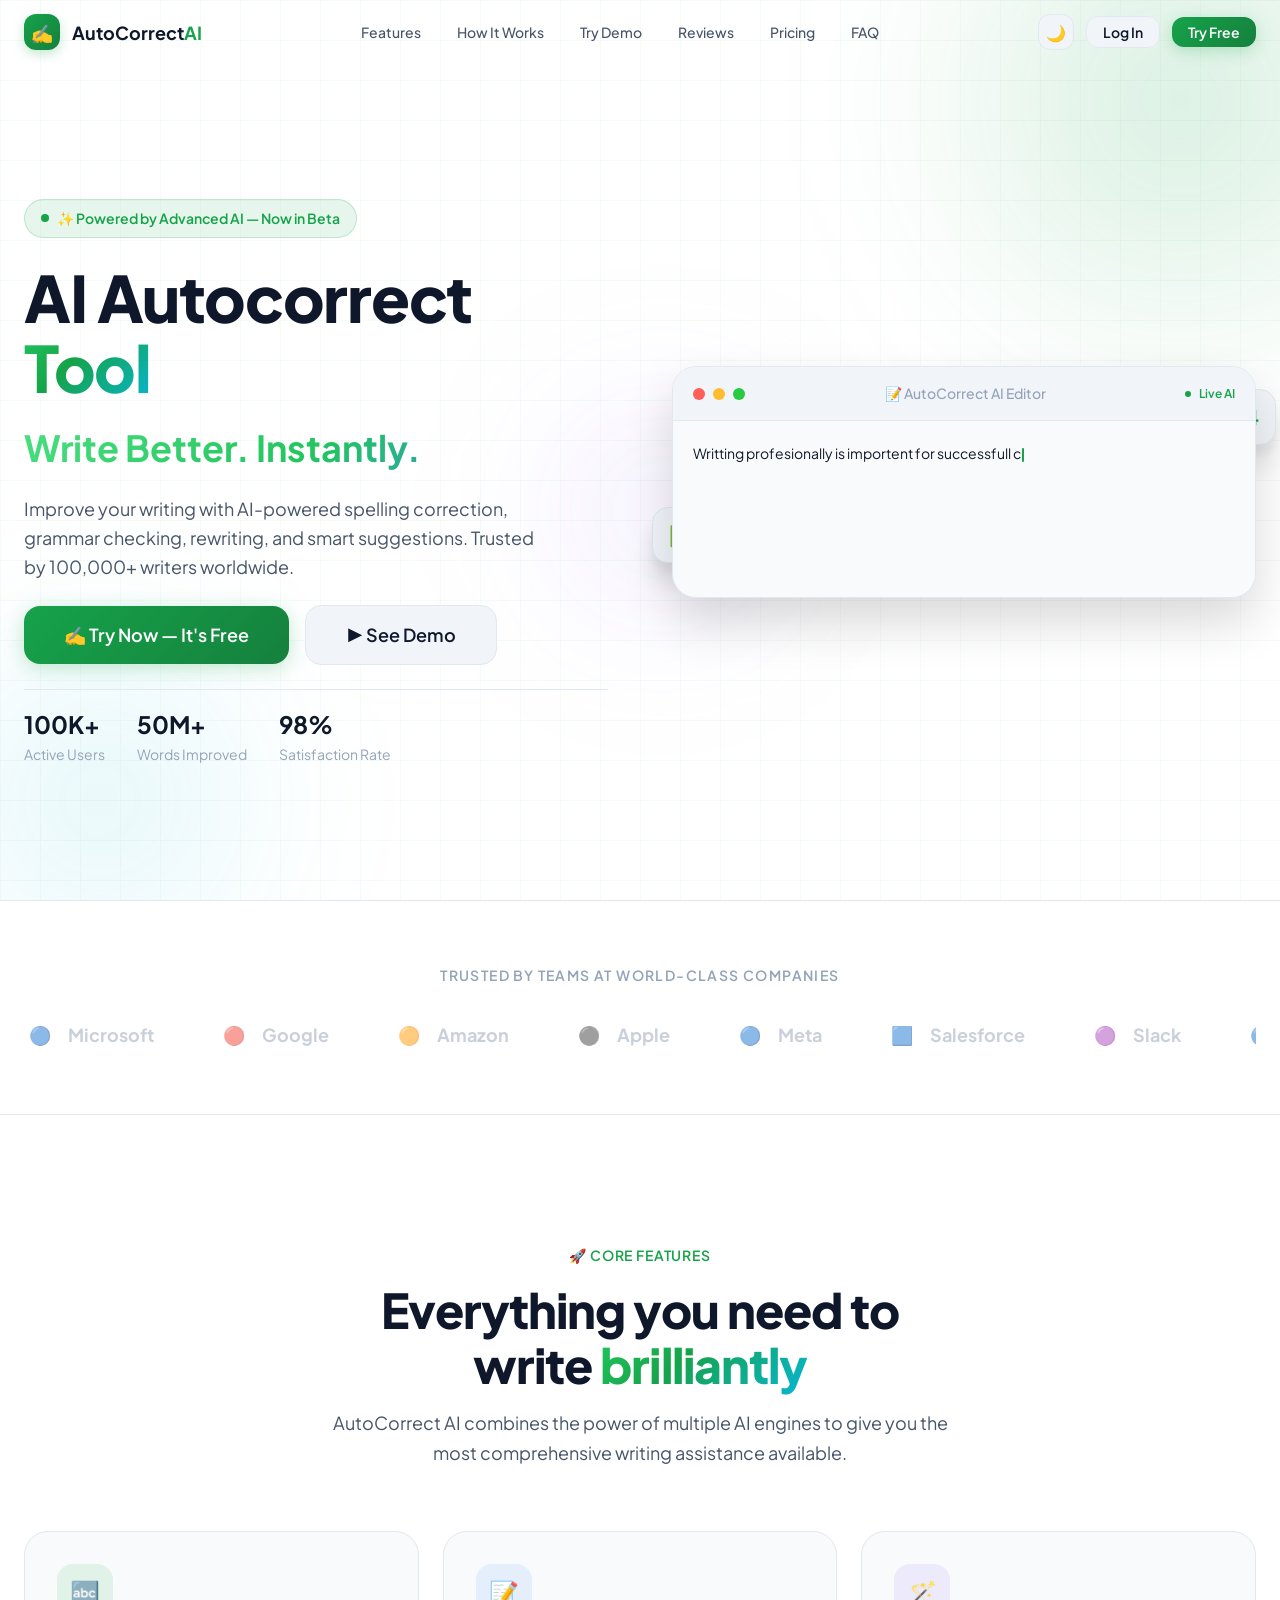
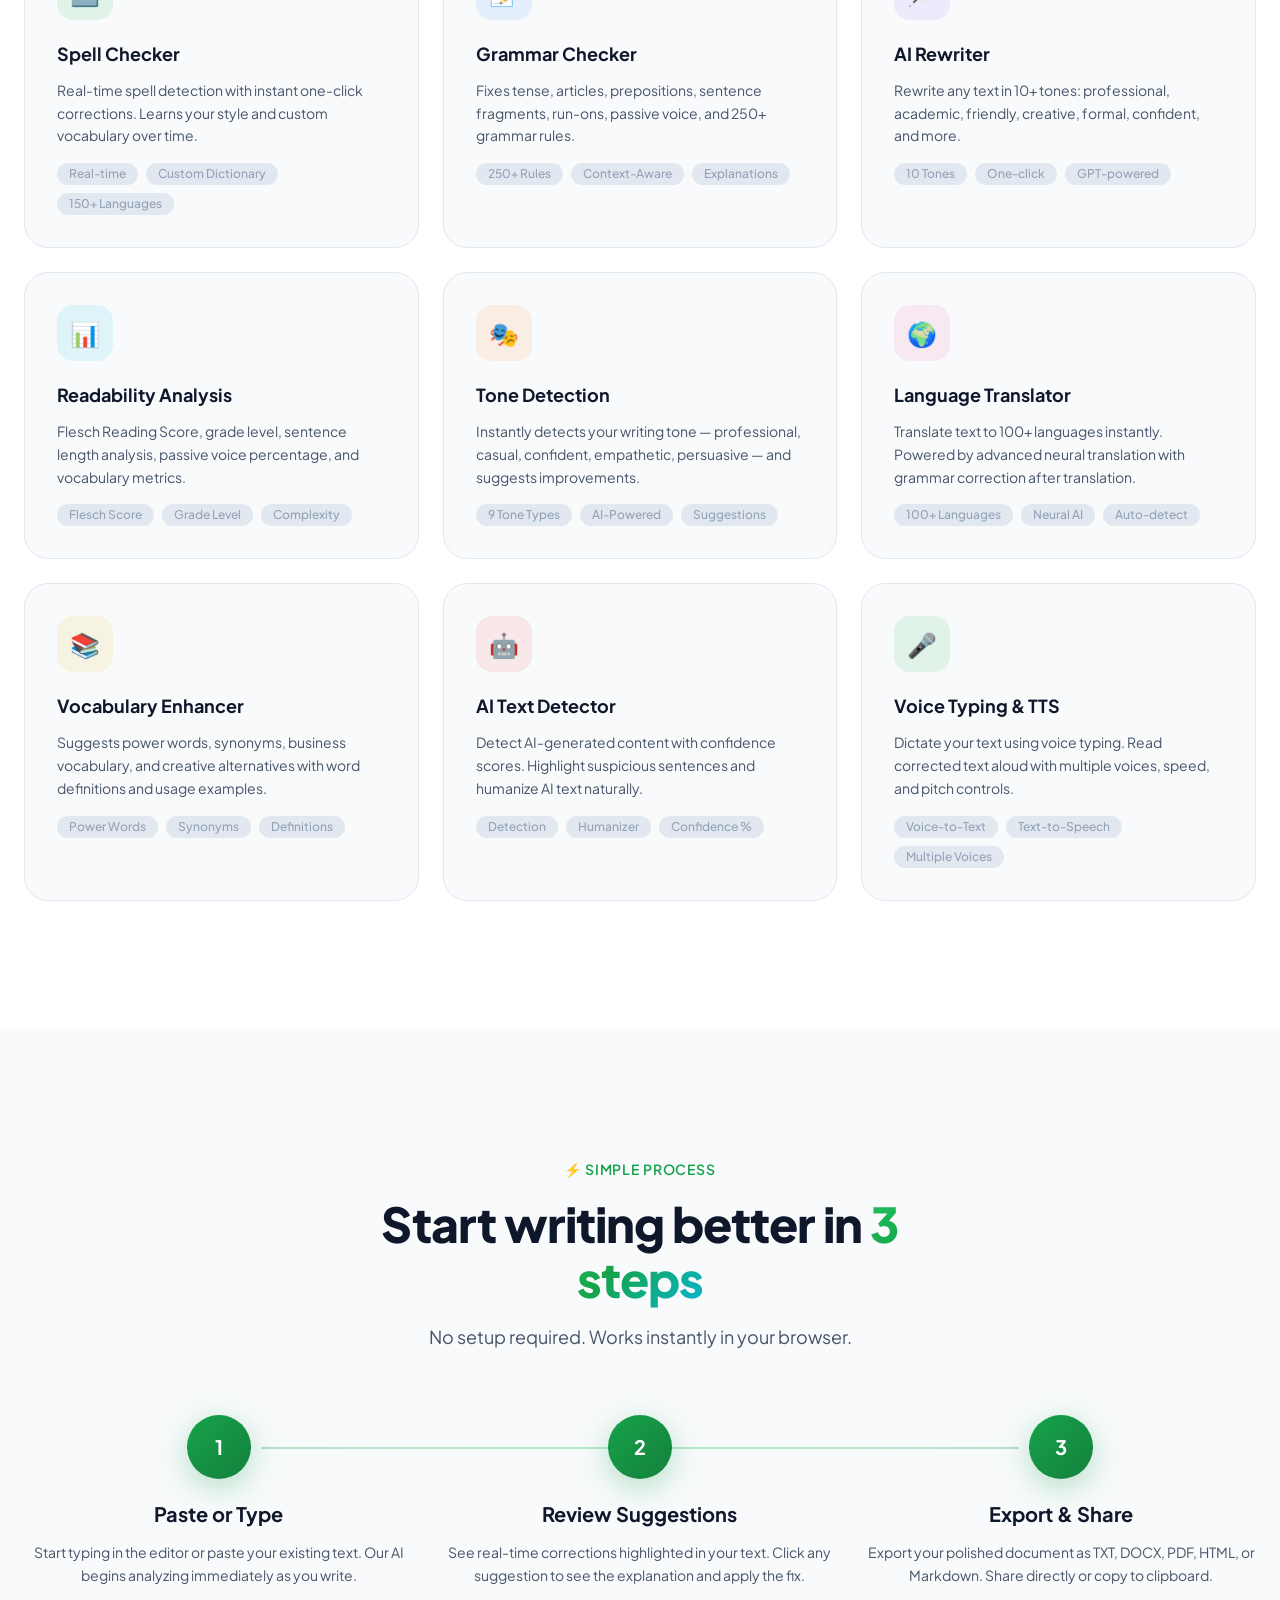
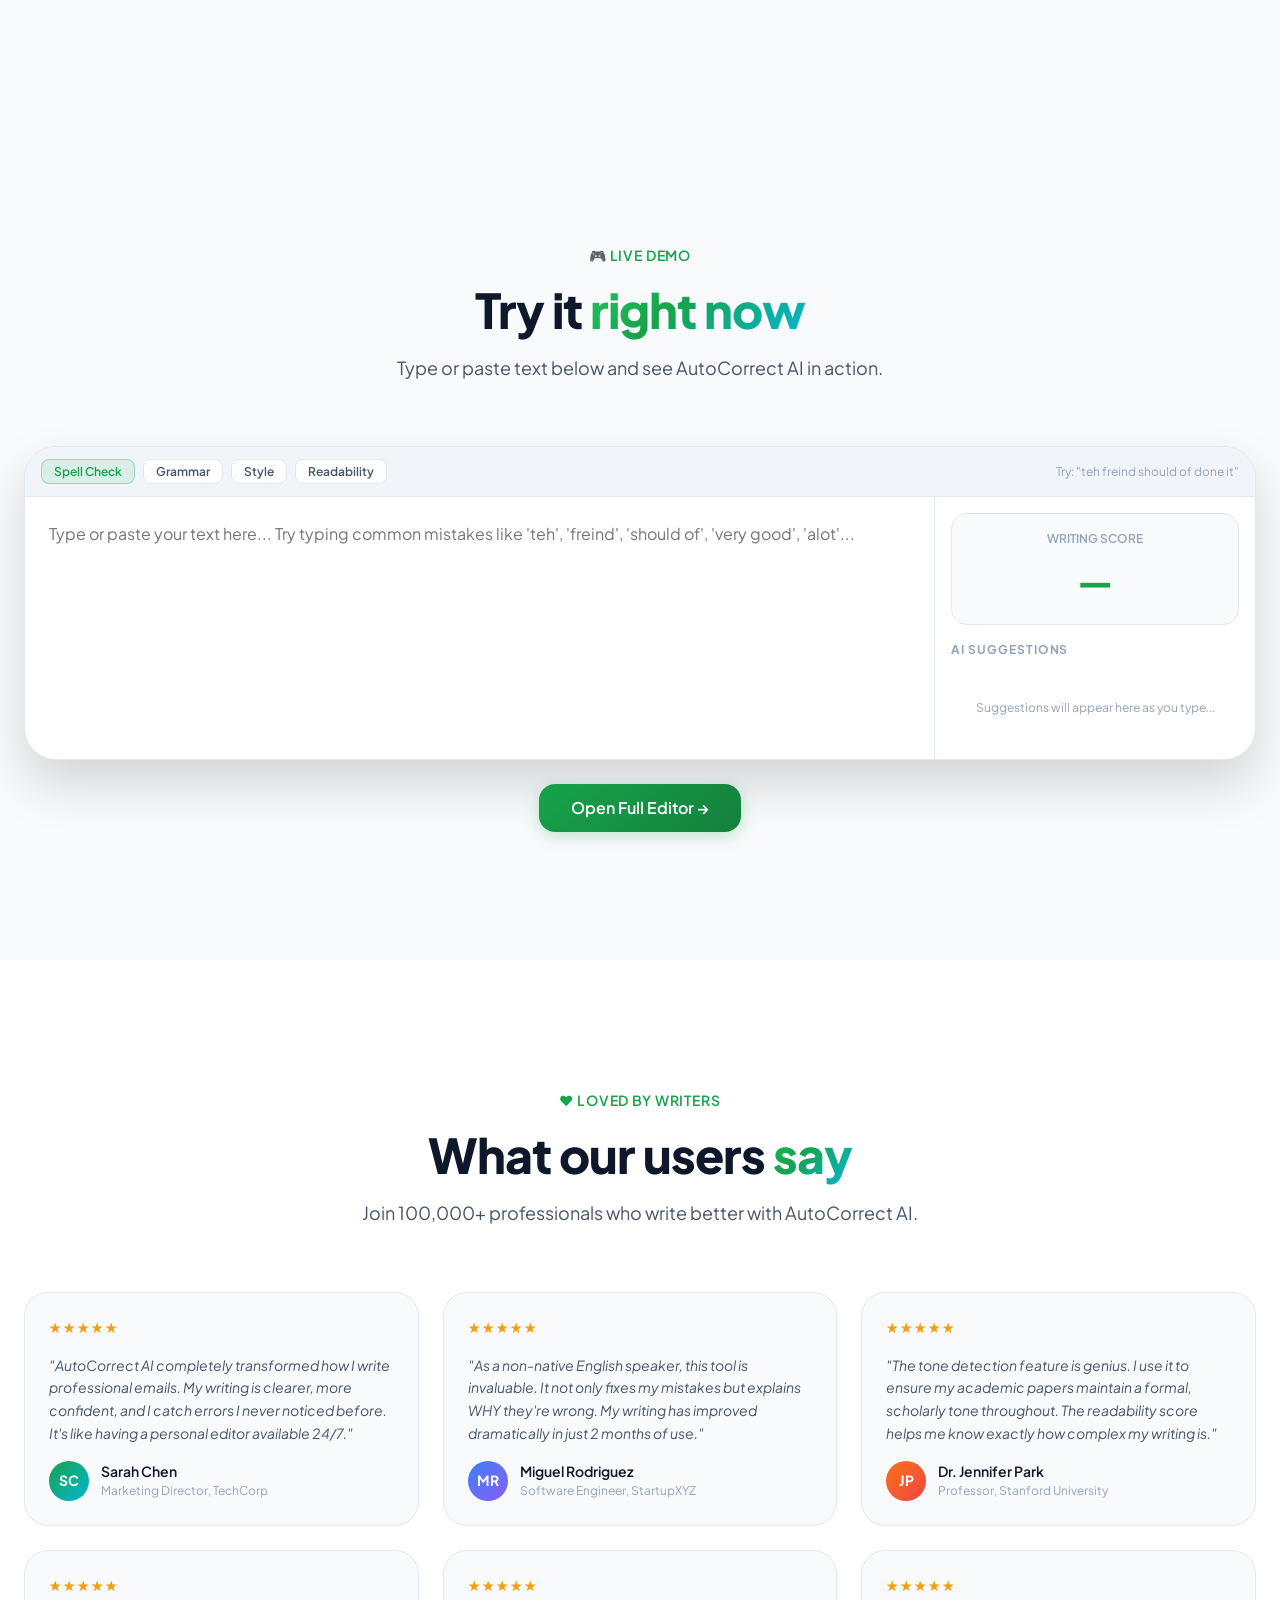
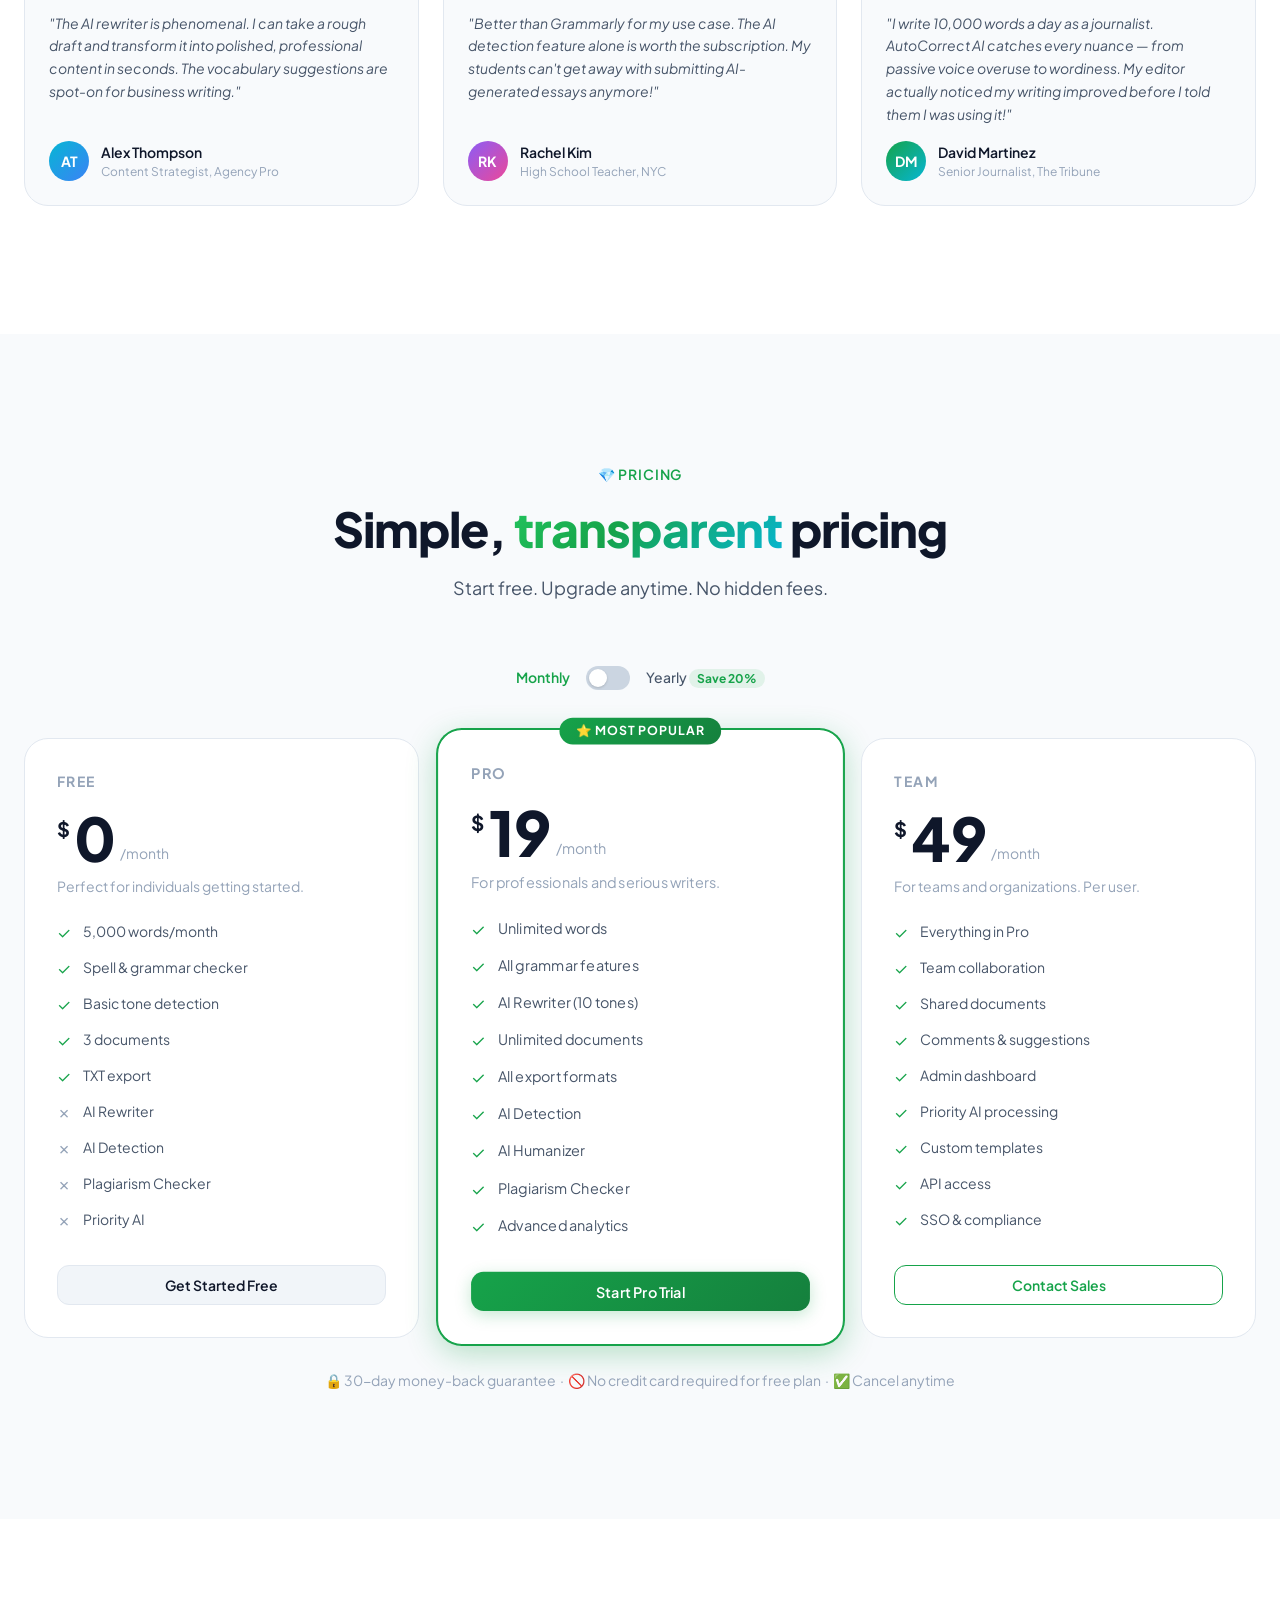
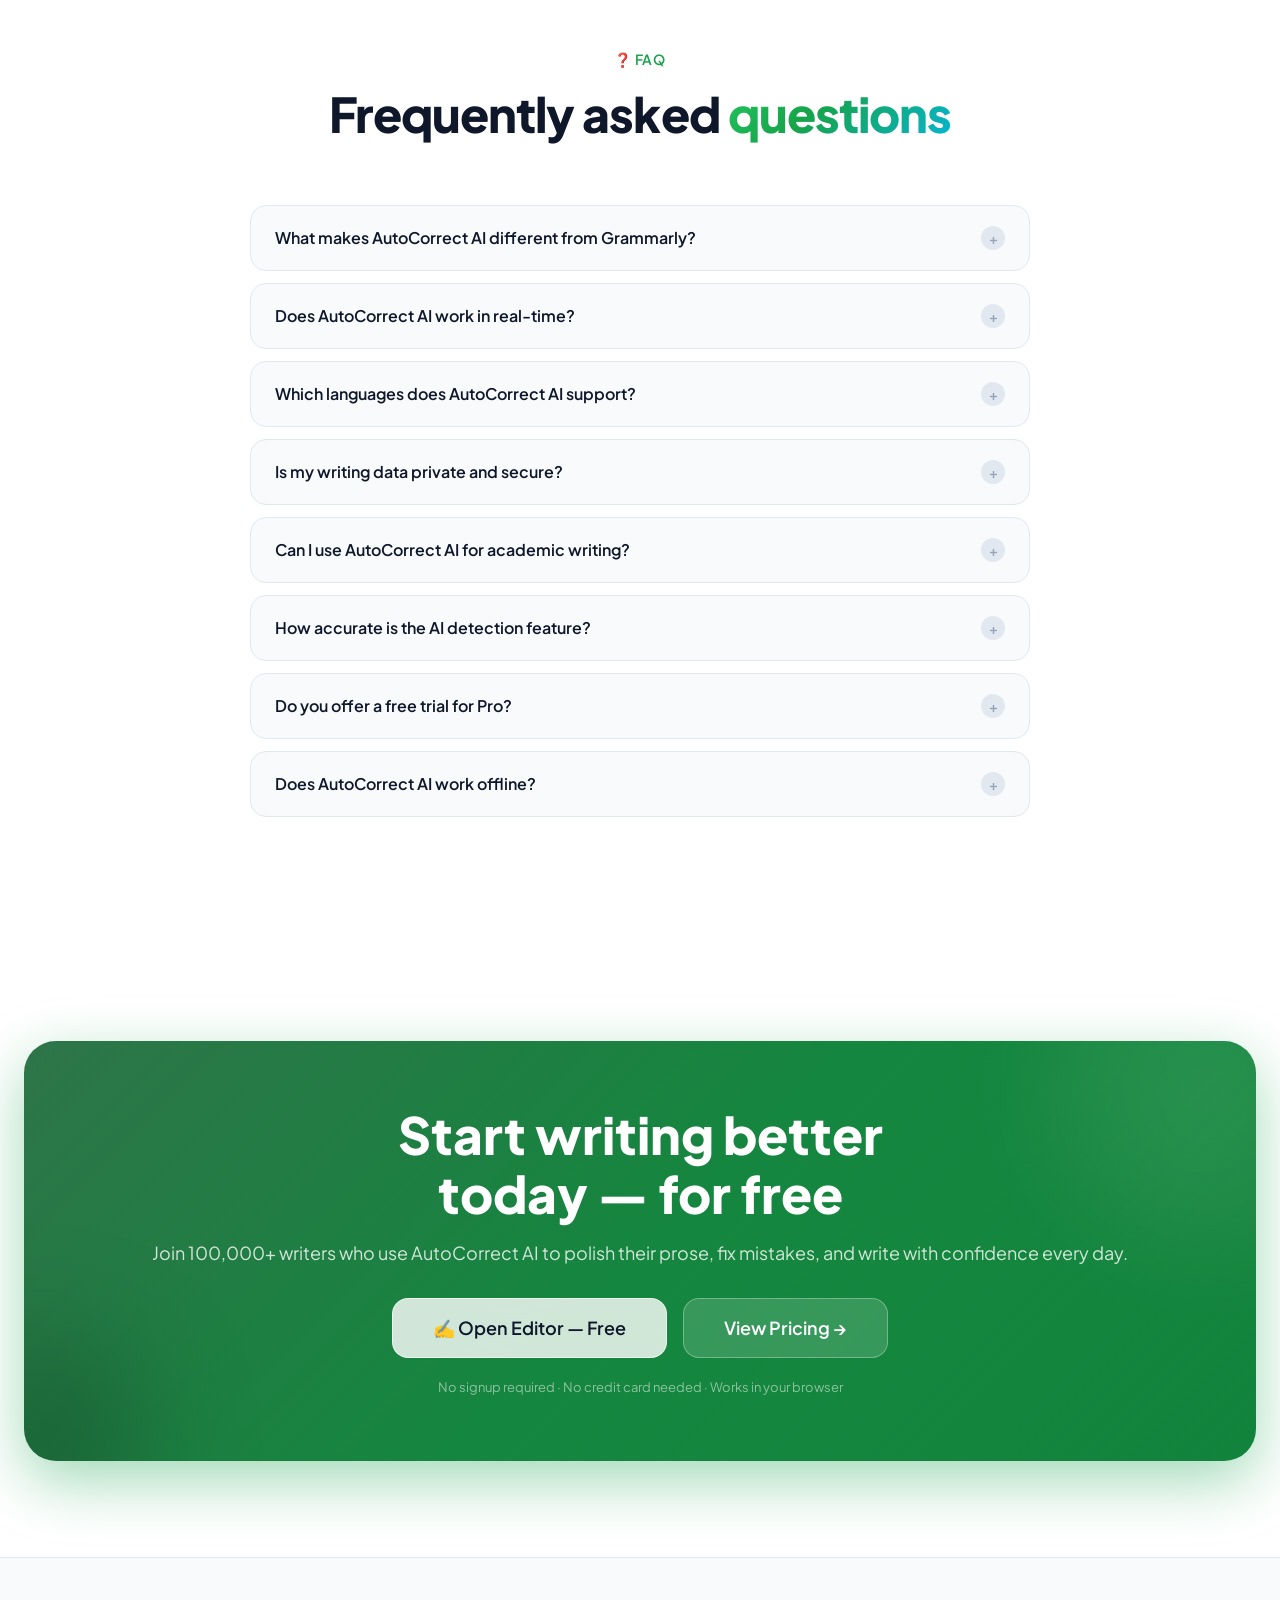
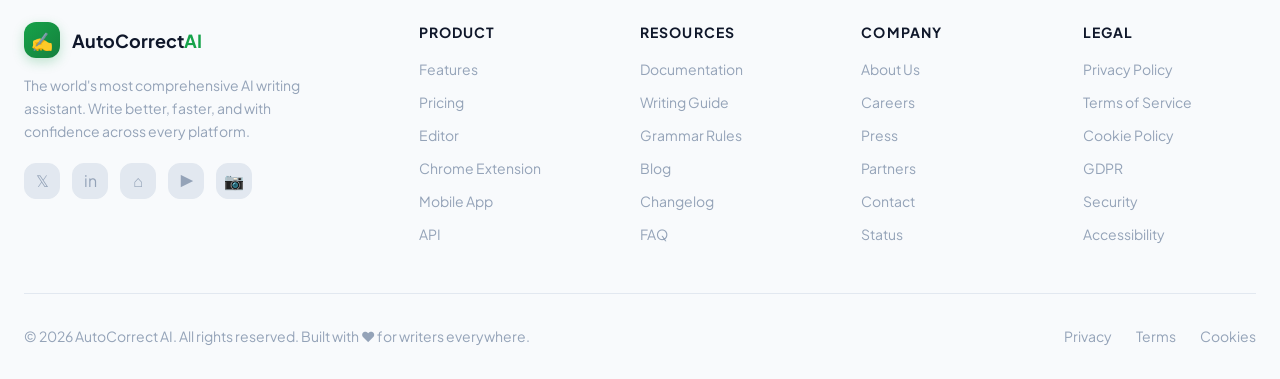
==== autocorrect-ai/index.html @ 03e85fab "feat: initialize core project architecture with editor, analytics, and AI-powered writing analysis m" ====
<!DOCTYPE html>
<html lang="en" data-theme="dark">
<head>
  <meta charset="UTF-8">
  <meta name="viewport" content="width=device-width, initial-scale=1.0">
  <meta name="description" content="AutoCorrect AI — Write better, instantly. AI-powered spelling correction, grammar checking, rewriting, and smart writing suggestions for professionals.">
  <meta name="keywords" content="autocorrect, grammar checker, spell checker, AI writing assistant, writing tool, grammar fix">
  <meta property="og:title" content="AutoCorrect AI — Write Better. Instantly.">
  <meta property="og:description" content="AI-powered writing assistant that detects spelling mistakes, fixes grammar, and improves your writing in real-time.">
  <title>AutoCorrect AI — Write Better. Instantly.</title>
  <link rel="stylesheet" href="css/variables.css">
  <link rel="stylesheet" href="css/base.css">
  <link rel="stylesheet" href="css/components.css">
  <link rel="stylesheet" href="css/landing.css">
</head>
<body>

<!-- ============================================================
     Toast Container
     ============================================================ -->
<div id="toast-container"></div>

<!-- ============================================================
     Navigation
     ============================================================ -->
<nav class="nav" id="main-nav">
  <div class="nav-inner">
    <!-- Logo -->
    <a href="index.html" class="nav-logo">
      <div class="nav-logo-icon">✍</div>
      <span class="nav-logo-text">AutoCorrect<span>AI</span></span>
    </a>

    <!-- Desktop Links -->
    <div class="nav-links">
      <a href="#features" class="nav-link">Features</a>
      <a href="#how-it-works" class="nav-link">How It Works</a>
      <a href="#demo" class="nav-link">Try Demo</a>
      <a href="#testimonials" class="nav-link">Reviews</a>
      <a href="#pricing" class="nav-link">Pricing</a>
      <a href="#faq" class="nav-link">FAQ</a>
    </div>

    <!-- Actions -->
    <div class="nav-actions">
      <button class="theme-toggle" id="theme-toggle-nav" aria-label="Toggle theme">🌙</button>
      <a href="editor.html" class="btn btn-secondary btn-sm hide-mobile">Log In</a>
      <a href="editor.html" class="btn btn-primary btn-sm">Try Free</a>
      <div class="nav-hamburger" id="nav-hamburger" aria-label="Menu">
        <span></span><span></span><span></span>
      </div>
    </div>
  </div>
</nav>

<!-- Mobile Menu -->
<div class="nav-mobile-menu" id="mobile-menu">
  <a href="#features" class="nav-link mobile-nav-link">Features</a>
  <a href="#how-it-works" class="nav-link mobile-nav-link">How It Works</a>
  <a href="#demo" class="nav-link mobile-nav-link">Try Demo</a>
  <a href="#testimonials" class="nav-link mobile-nav-link">Reviews</a>
  <a href="#pricing" class="nav-link mobile-nav-link">Pricing</a>
  <a href="editor.html" class="btn btn-primary btn-block" style="margin-top:8px">Try Free →</a>
</div>

<!-- ============================================================
     Hero Section
     ============================================================ -->
<section class="hero" id="hero">
  <!-- Background -->
  <div class="hero-bg">
    <div class="hero-grid"></div>
    <div class="hero-orb hero-orb-1"></div>
    <div class="hero-orb hero-orb-2"></div>
    <div class="hero-orb hero-orb-3"></div>
  </div>

  <div class="hero-inner container">
    <!-- Text Content -->
    <div class="hero-content">
      <div class="hero-badge">
        <span class="hero-badge-dot"></span>
        ✨ Powered by Advanced AI — Now in Beta
      </div>

      <h1 class="hero-title">
        AI Autocorrect<br>
        <span class="gradient-text">Tool</span>
      </h1>

      <p class="hero-tagline gradient-text-warm">Write Better. Instantly.</p>

      <p class="hero-subtitle">
        Improve your writing with AI-powered spelling correction, grammar checking, rewriting, and smart suggestions. Trusted by 100,000+ writers worldwide.
      </p>

      <div class="hero-actions">
        <a href="editor.html" class="btn btn-gradient btn-xl" id="try-now-btn">
          ✍ Try Now — It's Free
        </a>
        <a href="#demo" class="btn btn-secondary btn-xl">
          ▶ See Demo
        </a>
      </div>

      <div class="hero-stats">
        <div>
          <div class="hero-stat-value"><span data-count="100" data-suffix="K+">0</span></div>
          <div class="hero-stat-label">Active Users</div>
        </div>
        <div>
          <div class="hero-stat-value"><span data-count="50" data-suffix="M+">0</span></div>
          <div class="hero-stat-label">Words Improved</div>
        </div>
        <div>
          <div class="hero-stat-value"><span data-count="98" data-suffix="%">0</span></div>
          <div class="hero-stat-label">Satisfaction Rate</div>
        </div>
      </div>
    </div>

    <!-- Demo Widget -->
    <div class="hero-visual">
      <!-- Floating badges -->
      <div class="hero-floating hero-float-1">
        <div class="float-widget">
          <span class="float-widget-icon">🎯</span>
          <span>Writing Score: <span class="score-mini">94</span></span>
        </div>
      </div>
      <div class="hero-floating hero-float-2">
        <div class="float-widget">
          <span class="float-widget-icon">✅</span>
          <span>12 issues fixed</span>
        </div>
      </div>

      <!-- Main demo card -->
      <div class="hero-demo-card">
        <div class="demo-card-header">
          <div class="demo-card-dots">
            <div class="demo-dot demo-dot-red"></div>
            <div class="demo-dot demo-dot-yellow"></div>
            <div class="demo-dot demo-dot-green"></div>
          </div>
          <div class="demo-card-title">
            📝 AutoCorrect AI Editor
          </div>
          <div class="demo-card-badge">
            <span style="width:6px;height:6px;background:var(--primary);border-radius:50%;animation:pulse 1.5s infinite"></span>
            Live AI
          </div>
        </div>

        <div class="demo-card-body">
          <div class="demo-text-area">
            <div id="demo-text" style="min-height:80px;line-height:1.8"></div>
          </div>

          <div class="demo-corrections" id="demo-corrections"></div>
        </div>
      </div>
    </div>
  </div>
</section>

<!-- ============================================================
     Trusted By
     ============================================================ -->
<section class="trusted">
  <div class="container">
    <p class="trusted-label">Trusted by teams at world-class companies</p>
    <div class="trusted-marquee-wrapper">
      <div class="trusted-marquee">
        <!-- Duplicated for infinite loop -->
        <div class="trusted-logo"><div class="trusted-logo-icon">🔵</div>Microsoft</div>
        <div class="trusted-logo"><div class="trusted-logo-icon">🔴</div>Google</div>
        <div class="trusted-logo"><div class="trusted-logo-icon">🟠</div>Amazon</div>
        <div class="trusted-logo"><div class="trusted-logo-icon">⚫</div>Apple</div>
        <div class="trusted-logo"><div class="trusted-logo-icon">🔵</div>Meta</div>
        <div class="trusted-logo"><div class="trusted-logo-icon">🟦</div>Salesforce</div>
        <div class="trusted-logo"><div class="trusted-logo-icon">🟣</div>Slack</div>
        <div class="trusted-logo"><div class="trusted-logo-icon">🔵</div>LinkedIn</div>
        <div class="trusted-logo"><div class="trusted-logo-icon">🟥</div>Adobe</div>
        <div class="trusted-logo"><div class="trusted-logo-icon">🟢</div>Shopify</div>
        <div class="trusted-logo"><div class="trusted-logo-icon">🔵</div>Microsoft</div>
        <div class="trusted-logo"><div class="trusted-logo-icon">🔴</div>Google</div>
        <div class="trusted-logo"><div class="trusted-logo-icon">🟠</div>Amazon</div>
        <div class="trusted-logo"><div class="trusted-logo-icon">⚫</div>Apple</div>
        <div class="trusted-logo"><div class="trusted-logo-icon">🔵</div>Meta</div>
        <div class="trusted-logo"><div class="trusted-logo-icon">🟦</div>Salesforce</div>
        <div class="trusted-logo"><div class="trusted-logo-icon">🟣</div>Slack</div>
        <div class="trusted-logo"><div class="trusted-logo-icon">🔵</div>LinkedIn</div>
        <div class="trusted-logo"><div class="trusted-logo-icon">🟥</div>Adobe</div>
        <div class="trusted-logo"><div class="trusted-logo-icon">🟢</div>Shopify</div>
      </div>
    </div>
  </div>
</section>

<!-- ============================================================
     Features Section
     ============================================================ -->
<section class="section" id="features">
  <div class="container">
    <div class="section-header animate-on-scroll">
      <div class="section-eyebrow">🚀 Core Features</div>
      <h2 class="section-title">Everything you need to write <span class="gradient-text">brilliantly</span></h2>
      <p class="section-subtitle">AutoCorrect AI combines the power of multiple AI engines to give you the most comprehensive writing assistance available.</p>
    </div>

    <div class="features-grid">
      <div class="feature-card animate-on-scroll delay-1">
        <div class="feature-icon icon-green">🔤</div>
        <h3 class="feature-title">Spell Checker</h3>
        <p class="feature-desc">Real-time spell detection with instant one-click corrections. Learns your style and custom vocabulary over time.</p>
        <div class="feature-tags">
          <span class="feature-tag">Real-time</span>
          <span class="feature-tag">Custom Dictionary</span>
          <span class="feature-tag">150+ Languages</span>
        </div>
      </div>

      <div class="feature-card animate-on-scroll delay-2">
        <div class="feature-icon icon-blue">📝</div>
        <h3 class="feature-title">Grammar Checker</h3>
        <p class="feature-desc">Fixes tense, articles, prepositions, sentence fragments, run-ons, passive voice, and 250+ grammar rules.</p>
        <div class="feature-tags">
          <span class="feature-tag">250+ Rules</span>
          <span class="feature-tag">Context-Aware</span>
          <span class="feature-tag">Explanations</span>
        </div>
      </div>

      <div class="feature-card animate-on-scroll delay-3">
        <div class="feature-icon icon-purple">🪄</div>
        <h3 class="feature-title">AI Rewriter</h3>
        <p class="feature-desc">Rewrite any text in 10+ tones: professional, academic, friendly, creative, formal, confident, and more.</p>
        <div class="feature-tags">
          <span class="feature-tag">10 Tones</span>
          <span class="feature-tag">One-click</span>
          <span class="feature-tag">GPT-powered</span>
        </div>
      </div>

      <div class="feature-card animate-on-scroll delay-4">
        <div class="feature-icon icon-cyan">📊</div>
        <h3 class="feature-title">Readability Analysis</h3>
        <p class="feature-desc">Flesch Reading Score, grade level, sentence length analysis, passive voice percentage, and vocabulary metrics.</p>
        <div class="feature-tags">
          <span class="feature-tag">Flesch Score</span>
          <span class="feature-tag">Grade Level</span>
          <span class="feature-tag">Complexity</span>
        </div>
      </div>

      <div class="feature-card animate-on-scroll delay-5">
        <div class="feature-icon icon-orange">🎭</div>
        <h3 class="feature-title">Tone Detection</h3>
        <p class="feature-desc">Instantly detects your writing tone — professional, casual, confident, empathetic, persuasive — and suggests improvements.</p>
        <div class="feature-tags">
          <span class="feature-tag">9 Tone Types</span>
          <span class="feature-tag">AI-Powered</span>
          <span class="feature-tag">Suggestions</span>
        </div>
      </div>

      <div class="feature-card animate-on-scroll delay-6">
        <div class="feature-icon icon-pink">🌍</div>
        <h3 class="feature-title">Language Translator</h3>
        <p class="feature-desc">Translate text to 100+ languages instantly. Powered by advanced neural translation with grammar correction after translation.</p>
        <div class="feature-tags">
          <span class="feature-tag">100+ Languages</span>
          <span class="feature-tag">Neural AI</span>
          <span class="feature-tag">Auto-detect</span>
        </div>
      </div>

      <div class="feature-card animate-on-scroll delay-1">
        <div class="feature-icon icon-yellow">📚</div>
        <h3 class="feature-title">Vocabulary Enhancer</h3>
        <p class="feature-desc">Suggests power words, synonyms, business vocabulary, and creative alternatives with word definitions and usage examples.</p>
        <div class="feature-tags">
          <span class="feature-tag">Power Words</span>
          <span class="feature-tag">Synonyms</span>
          <span class="feature-tag">Definitions</span>
        </div>
      </div>

      <div class="feature-card animate-on-scroll delay-2">
        <div class="feature-icon icon-red">🤖</div>
        <h3 class="feature-title">AI Text Detector</h3>
        <p class="feature-desc">Detect AI-generated content with confidence scores. Highlight suspicious sentences and humanize AI text naturally.</p>
        <div class="feature-tags">
          <span class="feature-tag">Detection</span>
          <span class="feature-tag">Humanizer</span>
          <span class="feature-tag">Confidence %</span>
        </div>
      </div>

      <div class="feature-card animate-on-scroll delay-3">
        <div class="feature-icon icon-green">🎤</div>
        <h3 class="feature-title">Voice Typing & TTS</h3>
        <p class="feature-desc">Dictate your text using voice typing. Read corrected text aloud with multiple voices, speed, and pitch controls.</p>
        <div class="feature-tags">
          <span class="feature-tag">Voice-to-Text</span>
          <span class="feature-tag">Text-to-Speech</span>
          <span class="feature-tag">Multiple Voices</span>
        </div>
      </div>
    </div>
  </div>
</section>

<!-- ============================================================
     How It Works
     ============================================================ -->
<section class="how-it-works" id="how-it-works">
  <div class="container">
    <div class="section-header animate-on-scroll">
      <div class="section-eyebrow">⚡ Simple Process</div>
      <h2 class="section-title">Start writing better in <span class="gradient-text">3 steps</span></h2>
      <p class="section-subtitle">No setup required. Works instantly in your browser.</p>
    </div>

    <div class="steps-grid">
      <div class="step-card animate-on-scroll delay-1">
        <div class="step-number">1</div>
        <h3 class="step-title">Paste or Type</h3>
        <p class="step-desc">Start typing in the editor or paste your existing text. Our AI begins analyzing immediately as you write.</p>
      </div>

      <div class="step-card animate-on-scroll delay-2">
        <div class="step-number">2</div>
        <h3 class="step-title">Review Suggestions</h3>
        <p class="step-desc">See real-time corrections highlighted in your text. Click any suggestion to see the explanation and apply the fix.</p>
      </div>

      <div class="step-card animate-on-scroll delay-3">
        <div class="step-number">3</div>
        <h3 class="step-title">Export & Share</h3>
        <p class="step-desc">Export your polished document as TXT, DOCX, PDF, HTML, or Markdown. Share directly or copy to clipboard.</p>
      </div>
    </div>
  </div>
</section>

<!-- ============================================================
     Interactive Demo
     ============================================================ -->
<section class="demo-section" id="demo">
  <div class="container">
    <div class="section-header animate-on-scroll">
      <div class="section-eyebrow">🎮 Live Demo</div>
      <h2 class="section-title">Try it <span class="gradient-text">right now</span></h2>
      <p class="section-subtitle">Type or paste text below and see AutoCorrect AI in action.</p>
    </div>

    <div class="demo-wrapper animate-on-scroll">
      <!-- Toolbar -->
      <div class="demo-toolbar">
        <button class="demo-tool-btn active">Spell Check</button>
        <button class="demo-tool-btn">Grammar</button>
        <button class="demo-tool-btn">Style</button>
        <button class="demo-tool-btn">Readability</button>
        <div style="margin-left:auto;font-size:12px;color:var(--text-muted)">
          Try: "teh freind should of done it"
        </div>
      </div>

      <div class="demo-body">
        <!-- Editor -->
        <div class="demo-editor-area">
          <textarea
            id="demo-input"
            class="demo-editable"
            placeholder="Type or paste your text here... Try typing common mistakes like 'teh', 'freind', 'should of', 'very good', 'alot'..."
            rows="8"
          ></textarea>
        </div>

        <!-- Suggestions sidebar -->
        <div class="demo-sidebar">
          <div class="demo-score-mini">
            <div style="font-size:12px;font-weight:600;color:var(--text-muted);margin-bottom:6px">WRITING SCORE</div>
            <div style="font-size:36px;font-weight:800;color:var(--primary)">—</div>
          </div>
          <div style="font-size:12px;font-weight:700;color:var(--text-muted);text-transform:uppercase;letter-spacing:0.08em;margin-bottom:8px">AI Suggestions</div>
          <div id="demo-output-area" style="display:flex;flex-direction:column;gap:8px">
            <p class="text-muted" style="font-size:12px;text-align:center;padding:16px">Suggestions will appear here as you type...</p>
          </div>
        </div>
      </div>
    </div>

    <div style="text-align:center;margin-top:24px">
      <a href="editor.html" class="btn btn-primary btn-lg">
        Open Full Editor →
      </a>
    </div>
  </div>
</section>

<!-- ============================================================
     Testimonials
     ============================================================ -->
<section class="testimonials" id="testimonials">
  <div class="container">
    <div class="section-header animate-on-scroll">
      <div class="section-eyebrow">❤️ Loved by Writers</div>
      <h2 class="section-title">What our users <span class="gradient-text">say</span></h2>
      <p class="section-subtitle">Join 100,000+ professionals who write better with AutoCorrect AI.</p>
    </div>

    <div class="testimonials-grid">
      <div class="testimonial-card animate-on-scroll delay-1">
        <div class="testimonial-stars">★★★★★</div>
        <p class="testimonial-text">"AutoCorrect AI completely transformed how I write professional emails. My writing is clearer, more confident, and I catch errors I never noticed before. It's like having a personal editor available 24/7."</p>
        <div class="testimonial-author">
          <div class="author-avatar">SC</div>
          <div>
            <div class="author-name">Sarah Chen</div>
            <div class="author-role">Marketing Director, TechCorp</div>
          </div>
        </div>
      </div>

      <div class="testimonial-card animate-on-scroll delay-2">
        <div class="testimonial-stars">★★★★★</div>
        <p class="testimonial-text">"As a non-native English speaker, this tool is invaluable. It not only fixes my mistakes but explains WHY they're wrong. My writing has improved dramatically in just 2 months of use."</p>
        <div class="testimonial-author">
          <div class="author-avatar" style="background:linear-gradient(135deg,#3B82F6,#8B5CF6)">MR</div>
          <div>
            <div class="author-name">Miguel Rodriguez</div>
            <div class="author-role">Software Engineer, StartupXYZ</div>
          </div>
        </div>
      </div>

      <div class="testimonial-card animate-on-scroll delay-3">
        <div class="testimonial-stars">★★★★★</div>
        <p class="testimonial-text">"The tone detection feature is genius. I use it to ensure my academic papers maintain a formal, scholarly tone throughout. The readability score helps me know exactly how complex my writing is."</p>
        <div class="testimonial-author">
          <div class="author-avatar" style="background:linear-gradient(135deg,#F97316,#EF4444)">JP</div>
          <div>
            <div class="author-name">Dr. Jennifer Park</div>
            <div class="author-role">Professor, Stanford University</div>
          </div>
        </div>
      </div>

      <div class="testimonial-card animate-on-scroll delay-4">
        <div class="testimonial-stars">★★★★★</div>
        <p class="testimonial-text">"The AI rewriter is phenomenal. I can take a rough draft and transform it into polished, professional content in seconds. The vocabulary suggestions are spot-on for business writing."</p>
        <div class="testimonial-author">
          <div class="author-avatar" style="background:linear-gradient(135deg,#06B6D4,#3B82F6)">AT</div>
          <div>
            <div class="author-name">Alex Thompson</div>
            <div class="author-role">Content Strategist, Agency Pro</div>
          </div>
        </div>
      </div>

      <div class="testimonial-card animate-on-scroll delay-5">
        <div class="testimonial-stars">★★★★★</div>
        <p class="testimonial-text">"Better than Grammarly for my use case. The AI detection feature alone is worth the subscription. My students can't get away with submitting AI-generated essays anymore!"</p>
        <div class="testimonial-author">
          <div class="author-avatar" style="background:linear-gradient(135deg,#8B5CF6,#EC4899)">RK</div>
          <div>
            <div class="author-name">Rachel Kim</div>
            <div class="author-role">High School Teacher, NYC</div>
          </div>
        </div>
      </div>

      <div class="testimonial-card animate-on-scroll delay-6">
        <div class="testimonial-stars">★★★★★</div>
        <p class="testimonial-text">"I write 10,000 words a day as a journalist. AutoCorrect AI catches every nuance — from passive voice overuse to wordiness. My editor actually noticed my writing improved before I told them I was using it!"</p>
        <div class="testimonial-author">
          <div class="author-avatar" style="background:linear-gradient(135deg,#16A34A,#06B6D4)">DM</div>
          <div>
            <div class="author-name">David Martinez</div>
            <div class="author-role">Senior Journalist, The Tribune</div>
          </div>
        </div>
      </div>
    </div>
  </div>
</section>

<!-- ============================================================
     Pricing Section
     ============================================================ -->
<section class="pricing" id="pricing">
  <div class="container">
    <div class="section-header animate-on-scroll">
      <div class="section-eyebrow">💎 Pricing</div>
      <h2 class="section-title">Simple, <span class="gradient-text">transparent</span> pricing</h2>
      <p class="section-subtitle">Start free. Upgrade anytime. No hidden fees.</p>
    </div>

    <!-- Toggle -->
    <div class="pricing-toggle-wrapper animate-on-scroll">
      <span class="pricing-toggle-label monthly active">Monthly</span>
      <label class="toggle" style="cursor:pointer">
        <input type="checkbox" id="pricing-toggle">
        <div class="toggle-track"></div>
      </label>
      <span class="pricing-toggle-label yearly">Yearly <span class="pricing-save-badge">Save 20%</span></span>
    </div>

    <div class="pricing-grid">
      <!-- Free -->
      <div class="pricing-card animate-on-scroll delay-1">
        <div class="pricing-plan-name">Free</div>
        <div class="pricing-price">
          <span class="pricing-currency">$</span>
          <span class="pricing-amount" id="price-free">0</span>
          <span class="pricing-period">/month</span>
        </div>
        <p class="pricing-desc">Perfect for individuals getting started.</p>
        <div class="pricing-features">
          <div class="pricing-feature"><span class="pricing-check">✓</span> 5,000 words/month</div>
          <div class="pricing-feature"><span class="pricing-check">✓</span> Spell & grammar checker</div>
          <div class="pricing-feature"><span class="pricing-check">✓</span> Basic tone detection</div>
          <div class="pricing-feature"><span class="pricing-check">✓</span> 3 documents</div>
          <div class="pricing-feature"><span class="pricing-check">✓</span> TXT export</div>
          <div class="pricing-feature"><span class="pricing-x">✗</span> AI Rewriter</div>
          <div class="pricing-feature"><span class="pricing-x">✗</span> AI Detection</div>
          <div class="pricing-feature"><span class="pricing-x">✗</span> Plagiarism Checker</div>
          <div class="pricing-feature"><span class="pricing-x">✗</span> Priority AI</div>
        </div>
        <a href="editor.html" class="btn btn-secondary btn-block">Get Started Free</a>
      </div>

      <!-- Pro -->
      <div class="pricing-card popular animate-on-scroll delay-2">
        <div class="pricing-popular-badge">⭐ MOST POPULAR</div>
        <div class="pricing-plan-name">Pro</div>
        <div class="pricing-price">
          <span class="pricing-currency">$</span>
          <span class="pricing-amount" id="price-pro">19</span>
          <span class="pricing-period">/month</span>
        </div>
        <p class="pricing-desc">For professionals and serious writers.</p>
        <div class="pricing-features">
          <div class="pricing-feature"><span class="pricing-check">✓</span> Unlimited words</div>
          <div class="pricing-feature"><span class="pricing-check">✓</span> All grammar features</div>
          <div class="pricing-feature"><span class="pricing-check">✓</span> AI Rewriter (10 tones)</div>
          <div class="pricing-feature"><span class="pricing-check">✓</span> Unlimited documents</div>
          <div class="pricing-feature"><span class="pricing-check">✓</span> All export formats</div>
          <div class="pricing-feature"><span class="pricing-check">✓</span> AI Detection</div>
          <div class="pricing-feature"><span class="pricing-check">✓</span> AI Humanizer</div>
          <div class="pricing-feature"><span class="pricing-check">✓</span> Plagiarism Checker</div>
          <div class="pricing-feature"><span class="pricing-check">✓</span> Advanced analytics</div>
        </div>
        <a href="editor.html" class="btn btn-primary btn-block">Start Pro Trial</a>
      </div>

      <!-- Team -->
      <div class="pricing-card animate-on-scroll delay-3">
        <div class="pricing-plan-name">Team</div>
        <div class="pricing-price">
          <span class="pricing-currency">$</span>
          <span class="pricing-amount" id="price-team">49</span>
          <span class="pricing-period">/month</span>
        </div>
        <p class="pricing-desc">For teams and organizations. Per user.</p>
        <div class="pricing-features">
          <div class="pricing-feature"><span class="pricing-check">✓</span> Everything in Pro</div>
          <div class="pricing-feature"><span class="pricing-check">✓</span> Team collaboration</div>
          <div class="pricing-feature"><span class="pricing-check">✓</span> Shared documents</div>
          <div class="pricing-feature"><span class="pricing-check">✓</span> Comments & suggestions</div>
          <div class="pricing-feature"><span class="pricing-check">✓</span> Admin dashboard</div>
          <div class="pricing-feature"><span class="pricing-check">✓</span> Priority AI processing</div>
          <div class="pricing-feature"><span class="pricing-check">✓</span> Custom templates</div>
          <div class="pricing-feature"><span class="pricing-check">✓</span> API access</div>
          <div class="pricing-feature"><span class="pricing-check">✓</span> SSO & compliance</div>
        </div>
        <a href="editor.html" class="btn btn-outline btn-block">Contact Sales</a>
      </div>
    </div>

    <!-- Money back guarantee -->
    <div style="text-align:center;margin-top:32px;color:var(--text-muted);font-size:14px" class="animate-on-scroll">
      🔒 30-day money-back guarantee &nbsp;·&nbsp; 🚫 No credit card required for free plan &nbsp;·&nbsp; ✅ Cancel anytime
    </div>
  </div>
</section>

<!-- ============================================================
     FAQ
     ============================================================ -->
<section class="faq" id="faq">
  <div class="container">
    <div class="section-header animate-on-scroll">
      <div class="section-eyebrow">❓ FAQ</div>
      <h2 class="section-title">Frequently asked <span class="gradient-text">questions</span></h2>
    </div>

    <div class="faq-list">
      <div class="faq-item animate-on-scroll">
        <div class="faq-question">
          What makes AutoCorrect AI different from Grammarly?
          <div class="faq-icon">+</div>
        </div>
        <div class="faq-answer">AutoCorrect AI goes beyond grammar and spelling. It includes AI text detection, AI humanization, tone transformation, readability scoring, content generation (blog posts, LinkedIn, emails), voice typing, text-to-speech, OCR, PDF editing, and a full AI chat panel — all in one platform. We also explain every correction so you learn while you write.</div>
      </div>

      <div class="faq-item animate-on-scroll">
        <div class="faq-question">
          Does AutoCorrect AI work in real-time?
          <div class="faq-icon">+</div>
        </div>
        <div class="faq-answer">Yes! Our AI analyzes your text continuously as you type. Corrections, suggestions, readability scores, and tone detection all update within milliseconds of your last keystroke. There's no need to click a "check" button.</div>
      </div>

      <div class="faq-item animate-on-scroll">
        <div class="faq-question">
          Which languages does AutoCorrect AI support?
          <div class="faq-icon">+</div>
        </div>
        <div class="faq-answer">AutoCorrect AI supports grammar checking in English, Spanish, French, German, Italian, Portuguese, Japanese, Chinese, Arabic, Hindi, and many more. The translator supports 100+ languages. Voice typing works in all languages supported by your browser's speech recognition.</div>
      </div>

      <div class="faq-item animate-on-scroll">
        <div class="faq-question">
          Is my writing data private and secure?
          <div class="faq-icon">+</div>
        </div>
        <div class="faq-answer">Absolutely. Your documents are stored locally in your browser (localStorage) in the demo version. The production version uses end-to-end encryption, HTTPS, JWT authentication, and is GDPR compliant. We never sell your data to third parties. You can delete your data at any time.</div>
      </div>

      <div class="faq-item animate-on-scroll">
        <div class="faq-question">
          Can I use AutoCorrect AI for academic writing?
          <div class="faq-icon">+</div>
        </div>
        <div class="faq-answer">Yes! AutoCorrect AI has a dedicated Academic Writing mode that helps with essay structure, research writing, citation formatting (APA, MLA, Chicago, Harvard), and maintains appropriate academic tone. The Flesch-Kincaid readability score helps you calibrate complexity for your target audience.</div>
      </div>

      <div class="faq-item animate-on-scroll">
        <div class="faq-question">
          How accurate is the AI detection feature?
          <div class="faq-icon">+</div>
        </div>
        <div class="faq-answer">Our AI detection heuristic analyzes multiple signals including sentence length variance, transition word density, first-person usage patterns, and common AI phrases. It provides a probability score with a confidence level. Note that no AI detector is 100% accurate — treat results as one signal among many, not as definitive proof.</div>
      </div>

      <div class="faq-item animate-on-scroll">
        <div class="faq-question">
          Do you offer a free trial for Pro?
          <div class="faq-icon">+</div>
        </div>
        <div class="faq-answer">Yes! We offer a 14-day free trial of the Pro plan with no credit card required. You get full access to all Pro features including unlimited words, AI rewriting, AI detection, plagiarism checking, and advanced analytics. After the trial, you can choose to upgrade or continue on the Free plan.</div>
      </div>

      <div class="faq-item animate-on-scroll">
        <div class="faq-question">
          Does AutoCorrect AI work offline?
          <div class="faq-icon">+</div>
        </div>
        <div class="faq-answer">The basic spell checker and grammar rules work offline. AI features like rewriting and content generation require an internet connection as they communicate with our AI servers. We're developing a PWA (Progressive Web App) version that will support full offline editing with sync when reconnected.</div>
      </div>
    </div>
  </div>
</section>

<!-- ============================================================
     CTA Section
     ============================================================ -->
<section class="cta-section">
  <div class="container">
    <div class="cta-card animate-on-scroll">
      <div class="cta-card-orb cta-orb-1"></div>
      <div class="cta-card-orb cta-orb-2"></div>

      <h2 class="cta-title">Start writing better<br>today — for free</h2>
      <p class="cta-subtitle">Join 100,000+ writers who use AutoCorrect AI to polish their prose, fix mistakes, and write with confidence every day.</p>

      <div class="cta-actions">
        <a href="editor.html" class="btn btn-glass btn-xl">
          ✍ Open Editor — Free
        </a>
        <a href="#pricing" class="btn btn-xl" style="background:rgba(255,255,255,0.15);color:white;border:1px solid rgba(255,255,255,0.3)">
          View Pricing →
        </a>
      </div>

      <p style="color:rgba(255,255,255,0.5);font-size:13px;margin-top:20px;position:relative">
        No signup required · No credit card needed · Works in your browser
      </p>
    </div>
  </div>
</section>

<!-- ============================================================
     Footer
     ============================================================ -->
<footer class="footer" id="footer">
  <div class="container">
    <div class="footer-grid">
      <!-- Brand -->
      <div>
        <div class="nav-logo">
          <div class="nav-logo-icon">✍</div>
          <span class="nav-logo-text">AutoCorrect<span>AI</span></span>
        </div>
        <p class="footer-brand-desc">The world's most comprehensive AI writing assistant. Write better, faster, and with confidence across every platform.</p>
        <div class="footer-social">
          <a href="#" class="social-link" aria-label="Twitter">𝕏</a>
          <a href="#" class="social-link" aria-label="LinkedIn">in</a>
          <a href="#" class="social-link" aria-label="GitHub">⌂</a>
          <a href="#" class="social-link" aria-label="YouTube">▶</a>
          <a href="#" class="social-link" aria-label="Instagram">📷</a>
        </div>
      </div>

      <!-- Product -->
      <div>
        <div class="footer-col-title">Product</div>
        <div class="footer-links">
          <a href="#features" class="footer-link">Features</a>
          <a href="#pricing" class="footer-link">Pricing</a>
          <a href="editor.html" class="footer-link">Editor</a>
          <a href="#" class="footer-link">Chrome Extension</a>
          <a href="#" class="footer-link">Mobile App</a>
          <a href="#" class="footer-link">API</a>
        </div>
      </div>

      <!-- Resources -->
      <div>
        <div class="footer-col-title">Resources</div>
        <div class="footer-links">
          <a href="#" class="footer-link">Documentation</a>
          <a href="#" class="footer-link">Writing Guide</a>
          <a href="#" class="footer-link">Grammar Rules</a>
          <a href="#" class="footer-link">Blog</a>
          <a href="#" class="footer-link">Changelog</a>
          <a href="#faq" class="footer-link">FAQ</a>
        </div>
      </div>

      <!-- Company -->
      <div>
        <div class="footer-col-title">Company</div>
        <div class="footer-links">
          <a href="#" class="footer-link">About Us</a>
          <a href="#" class="footer-link">Careers</a>
          <a href="#" class="footer-link">Press</a>
          <a href="#" class="footer-link">Partners</a>
          <a href="#" class="footer-link">Contact</a>
          <a href="#" class="footer-link">Status</a>
        </div>
      </div>

      <!-- Legal -->
      <div>
        <div class="footer-col-title">Legal</div>
        <div class="footer-links">
          <a href="#" class="footer-link">Privacy Policy</a>
          <a href="#" class="footer-link">Terms of Service</a>
          <a href="#" class="footer-link">Cookie Policy</a>
          <a href="#" class="footer-link">GDPR</a>
          <a href="#" class="footer-link">Security</a>
          <a href="#" class="footer-link">Accessibility</a>
        </div>
      </div>
    </div>

    <div class="footer-bottom">
      <p>© 2026 AutoCorrect AI. All rights reserved. Built with ❤️ for writers everywhere.</p>
      <div class="footer-bottom-links">
        <a href="#" class="footer-link">Privacy</a>
        <a href="#" class="footer-link">Terms</a>
        <a href="#" class="footer-link">Cookies</a>
      </div>
    </div>
  </div>
</footer>

<script src="js/themes.js"></script>
<script src="js/landing.js"></script>
</body>
</html>
---- autocorrect-ai/css/variables.css ----
/* ============================================
   AutoCorrect AI — Design Tokens
   ============================================ */

:root {
  /* Brand Colors */
  --primary:          #16A34A;
  --primary-dark:     #15803D;
  --primary-darker:   #166534;
  --primary-light:    #22C55E;
  --primary-lighter:  #4ADE80;
  --primary-glow:     rgba(22, 163, 74, 0.25);
  --primary-subtle:   rgba(22, 163, 74, 0.1);

  /* Accent */
  --accent-purple:    #8B5CF6;
  --accent-blue:      #3B82F6;
  --accent-cyan:      #06B6D4;
  --accent-orange:    #F97316;
  --accent-yellow:    #EAB308;
  --accent-red:       #EF4444;
  --accent-pink:      #EC4899;

  /* Light Mode Surfaces */
  --surface-bg:       #FFFFFF;
  --surface-1:        #F8FAFC;
  --surface-2:        #F1F5F9;
  --surface-3:        #E2E8F0;
  --surface-4:        #CBD5E1;
  --surface-overlay:  rgba(255,255,255,0.85);

  /* Light Mode Text */
  --text-primary:     #0F172A;
  --text-secondary:   #475569;
  --text-muted:       #94A3B8;
  --text-inverse:     #FFFFFF;

  /* Light Mode Borders */
  --border:           #E2E8F0;
  --border-strong:    #CBD5E1;
  --border-focus:     var(--primary);

  /* Shadows */
  --shadow-xs:        0 1px 2px rgba(0,0,0,0.05);
  --shadow-sm:        0 1px 3px rgba(0,0,0,0.10), 0 1px 2px rgba(0,0,0,0.06);
  --shadow-md:        0 4px 6px rgba(0,0,0,0.07), 0 2px 4px rgba(0,0,0,0.06);
  --shadow-lg:        0 10px 15px rgba(0,0,0,0.10), 0 4px 6px rgba(0,0,0,0.05);
  --shadow-xl:        0 20px 25px rgba(0,0,0,0.10), 0 10px 10px rgba(0,0,0,0.04);
  --shadow-2xl:       0 25px 50px rgba(0,0,0,0.15);
  --shadow-green:     0 8px 30px rgba(22, 163, 74, 0.3);
  --shadow-green-lg:  0 20px 60px rgba(22, 163, 74, 0.4);

  /* Glass */
  --glass-bg:         rgba(255, 255, 255, 0.8);
  --glass-border:     rgba(255, 255, 255, 0.6);
  --glass-blur:       blur(20px);

  /* Typography */
  --font-sans:        'Plus Jakarta Sans', 'Inter', -apple-system, BlinkMacSystemFont, sans-serif;
  --font-mono:        'JetBrains Mono', 'Fira Code', 'Cascadia Code', monospace;

  --text-xs:          0.75rem;
  --text-sm:          0.875rem;
  --text-base:        1rem;
  --text-lg:          1.125rem;
  --text-xl:          1.25rem;
  --text-2xl:         1.5rem;
  --text-3xl:         1.875rem;
  --text-4xl:         2.25rem;
  --text-5xl:         3rem;
  --text-6xl:         3.75rem;
  --text-7xl:         4.5rem;

  --font-normal:      400;
  --font-medium:      500;
  --font-semibold:    600;
  --font-bold:        700;
  --font-extrabold:   800;

  --leading-tight:    1.25;
  --leading-snug:     1.375;
  --leading-normal:   1.5;
  --leading-relaxed:  1.625;
  --leading-loose:    2;

  /* Spacing */
  --space-1:   0.25rem;
  --space-2:   0.5rem;
  --space-3:   0.75rem;
  --space-4:   1rem;
  --space-5:   1.25rem;
  --space-6:   1.5rem;
  --space-8:   2rem;
  --space-10:  2.5rem;
  --space-12:  3rem;
  --space-16:  4rem;
  --space-20:  5rem;
  --space-24:  6rem;
  --space-32:  8rem;

  /* Border Radius */
  --radius-sm:    0.375rem;
  --radius-md:    0.5rem;
  --radius-lg:    0.75rem;
  --radius-xl:    1rem;
  --radius-2xl:   1.5rem;
  --radius-3xl:   2rem;
  --radius-full:  9999px;

  /* Transitions */
  --transition-fast:   all 0.15s cubic-bezier(0.4, 0, 0.2, 1);
  --transition-base:   all 0.2s cubic-bezier(0.4, 0, 0.2, 1);
  --transition-slow:   all 0.3s cubic-bezier(0.4, 0, 0.2, 1);
  --transition-spring: all 0.4s cubic-bezier(0.34, 1.56, 0.64, 1);

  /* Z-index */
  --z-base:     1;
  --z-dropdown: 100;
  --z-sticky:   200;
  --z-overlay:  300;
  --z-modal:    400;
  --z-toast:    500;

  /* Layout */
  --sidebar-width:       260px;
  --sidebar-collapsed:   72px;
  --header-height:       64px;
  --panel-width:         320px;
  --max-content-width:   1280px;
}

/* Dark Mode */
[data-theme="dark"] {
  --surface-bg:       #080E1A;
  --surface-1:        #0F172A;
  --surface-2:        #1E293B;
  --surface-3:        #334155;
  --surface-4:        #475569;
  --surface-overlay:  rgba(15, 23, 42, 0.9);

  --text-primary:     #F8FAFC;
  --text-secondary:   #CBD5E1;
  --text-muted:       #64748B;
  --text-inverse:     #0F172A;

  --border:           #1E293B;
  --border-strong:    #334155;

  --shadow-xs:        0 1px 2px rgba(0,0,0,0.3);
  --shadow-sm:        0 1px 3px rgba(0,0,0,0.4), 0 1px 2px rgba(0,0,0,0.3);
  --shadow-md:        0 4px 6px rgba(0,0,0,0.4), 0 2px 4px rgba(0,0,0,0.3);
  --shadow-lg:        0 10px 15px rgba(0,0,0,0.4), 0 4px 6px rgba(0,0,0,0.3);
  --shadow-xl:        0 20px 25px rgba(0,0,0,0.5), 0 10px 10px rgba(0,0,0,0.3);

  --glass-bg:         rgba(15, 23, 42, 0.8);
  --glass-border:     rgba(255, 255, 255, 0.08);
}
---- autocorrect-ai/css/base.css ----
/* ============================================
   AutoCorrect AI — Base & Reset Styles
   ============================================ */

@import url('https://fonts.googleapis.com/css2?family=Plus+Jakarta+Sans:ital,wght@0,300;0,400;0,500;0,600;0,700;0,800;1,400;1,600&family=Inter:wght@300;400;500;600;700&family=JetBrains+Mono:wght@400;500&display=swap');

*, *::before, *::after {
  box-sizing: border-box;
  margin: 0;
  padding: 0;
}

html {
  font-size: 16px;
  scroll-behavior: smooth;
  -webkit-text-size-adjust: 100%;
}

body {
  font-family: var(--font-sans);
  font-size: var(--text-base);
  font-weight: var(--font-normal);
  line-height: var(--leading-normal);
  color: var(--text-primary);
  background-color: var(--surface-bg);
  transition: background-color 0.3s ease, color 0.3s ease;
  overflow-x: hidden;
  -webkit-font-smoothing: antialiased;
  -moz-osx-font-smoothing: grayscale;
}

/* Scrollbar */
::-webkit-scrollbar { width: 6px; height: 6px; }
::-webkit-scrollbar-track { background: var(--surface-1); }
::-webkit-scrollbar-thumb { background: var(--surface-4); border-radius: var(--radius-full); }
::-webkit-scrollbar-thumb:hover { background: var(--text-muted); }

/* Selection */
::selection {
  background: var(--primary-subtle);
  color: var(--primary-dark);
}

/* Links */
a {
  color: inherit;
  text-decoration: none;
  transition: var(--transition-fast);
}

/* Buttons reset */
button {
  font-family: inherit;
  cursor: pointer;
  border: none;
  outline: none;
  background: none;
  transition: var(--transition-base);
}

/* Input reset */
input, textarea, select {
  font-family: inherit;
  outline: none;
  border: none;
}

/* Image */
img { display: block; max-width: 100%; }

/* List */
ul, ol { list-style: none; }

/* ============================================
   Utility Classes
   ============================================ */

.container {
  max-width: var(--max-content-width);
  margin: 0 auto;
  padding: 0 var(--space-6);
}

.flex { display: flex; }
.flex-col { display: flex; flex-direction: column; }
.items-center { align-items: center; }
.items-start { align-items: flex-start; }
.justify-center { justify-content: center; }
.justify-between { justify-content: space-between; }
.justify-end { justify-content: flex-end; }
.gap-1 { gap: var(--space-1); }
.gap-2 { gap: var(--space-2); }
.gap-3 { gap: var(--space-3); }
.gap-4 { gap: var(--space-4); }
.gap-6 { gap: var(--space-6); }
.gap-8 { gap: var(--space-8); }

.text-center { text-align: center; }
.text-left { text-align: left; }
.text-right { text-align: right; }

.text-primary-color { color: var(--primary); }
.text-muted { color: var(--text-muted); }
.text-secondary { color: var(--text-secondary); }

.font-medium { font-weight: var(--font-medium); }
.font-semibold { font-weight: var(--font-semibold); }
.font-bold { font-weight: var(--font-bold); }

.w-full { width: 100%; }
.h-full { height: 100%; }
.flex-1 { flex: 1; }

.hidden { display: none !important; }
.sr-only {
  position: absolute; width: 1px; height: 1px;
  padding: 0; margin: -1px; overflow: hidden;
  clip: rect(0,0,0,0); white-space: nowrap; border: 0;
}

.relative { position: relative; }
.absolute { position: absolute; }
.fixed { position: fixed; }
.sticky { position: sticky; }

.overflow-hidden { overflow: hidden; }
.overflow-auto { overflow: auto; }

.pointer { cursor: pointer; }
.select-none { user-select: none; }

/* Gradient text */
.gradient-text {
  background: linear-gradient(135deg, var(--primary-light) 0%, var(--primary) 40%, var(--accent-cyan) 100%);
  -webkit-background-clip: text;
  -webkit-text-fill-color: transparent;
  background-clip: text;
}

.gradient-text-warm {
  background: linear-gradient(135deg, var(--primary-lighter) 0%, var(--primary-light) 50%, var(--accent-blue) 100%);
  -webkit-background-clip: text;
  -webkit-text-fill-color: transparent;
  background-clip: text;
}

/* ============================================
   Animations (Global Keyframes)
   ============================================ */

@keyframes fadeIn {
  from { opacity: 0; }
  to   { opacity: 1; }
}

@keyframes fadeInUp {
  from { opacity: 0; transform: translateY(30px); }
  to   { opacity: 1; transform: translateY(0); }
}

@keyframes fadeInDown {
  from { opacity: 0; transform: translateY(-20px); }
  to   { opacity: 1; transform: translateY(0); }
}

@keyframes fadeInLeft {
  from { opacity: 0; transform: translateX(-30px); }
  to   { opacity: 1; transform: translateX(0); }
}

@keyframes fadeInRight {
  from { opacity: 0; transform: translateX(30px); }
  to   { opacity: 1; transform: translateX(0); }
}

@keyframes scaleIn {
  from { opacity: 0; transform: scale(0.9); }
  to   { opacity: 1; transform: scale(1); }
}

@keyframes slideInRight {
  from { transform: translateX(100%); opacity: 0; }
  to   { transform: translateX(0); opacity: 1; }
}

@keyframes slideInLeft {
  from { transform: translateX(-100%); opacity: 0; }
  to   { transform: translateX(0); opacity: 1; }
}

@keyframes bounceIn {
  0%   { transform: scale(0.3); opacity: 0; }
  50%  { transform: scale(1.05); }
  70%  { transform: scale(0.9); }
  100% { transform: scale(1); opacity: 1; }
}

@keyframes pulse {
  0%, 100% { opacity: 1; }
  50%       { opacity: 0.5; }
}

@keyframes pulseSlow {
  0%, 100% { transform: scale(1); opacity: 0.7; }
  50%       { transform: scale(1.05); opacity: 1; }
}

@keyframes spin {
  from { transform: rotate(0deg); }
  to   { transform: rotate(360deg); }
}

@keyframes shimmer {
  0%   { background-position: -200% center; }
  100% { background-position: 200% center; }
}

@keyframes float {
  0%, 100% { transform: translateY(0px); }
  50%       { transform: translateY(-10px); }
}

@keyframes float2 {
  0%, 100% { transform: translateY(-5px) rotate(2deg); }
  50%       { transform: translateY(5px) rotate(-2deg); }
}

@keyframes typewriter {
  from { width: 0; }
  to   { width: 100%; }
}

@keyframes blink {
  0%, 100% { border-color: var(--primary); }
  50%       { border-color: transparent; }
}

@keyframes marquee {
  from { transform: translateX(0); }
  to   { transform: translateX(-50%); }
}

@keyframes glow {
  0%, 100% { box-shadow: 0 0 20px var(--primary-glow); }
  50%       { box-shadow: 0 0 40px var(--primary-glow), 0 0 80px var(--primary-glow); }
}

@keyframes slideUp {
  from { transform: translateY(10px); opacity: 0; }
  to   { transform: translateY(0); opacity: 1; }
}

@keyframes wiggle {
  0%, 100% { transform: rotate(0); }
  25%       { transform: rotate(-3deg); }
  75%       { transform: rotate(3deg); }
}

@keyframes progressFill {
  from { width: 0; }
  to   { width: var(--progress-width, 100%); }
}

@keyframes countUp {
  from { opacity: 0; transform: translateY(20px); }
  to   { opacity: 1; transform: translateY(0); }
}

@keyframes ripple {
  to { transform: scale(4); opacity: 0; }
}

@keyframes gradientShift {
  0%   { background-position: 0% 50%; }
  50%  { background-position: 100% 50%; }
  100% { background-position: 0% 50%; }
}

/* Animate on scroll classes */
.animate-on-scroll {
  opacity: 0;
  transform: translateY(30px);
  transition: opacity 0.6s ease, transform 0.6s ease;
}

.animate-on-scroll.visible {
  opacity: 1;
  transform: translateY(0);
}

.animate-on-scroll.delay-1 { transition-delay: 0.1s; }
.animate-on-scroll.delay-2 { transition-delay: 0.2s; }
.animate-on-scroll.delay-3 { transition-delay: 0.3s; }
.animate-on-scroll.delay-4 { transition-delay: 0.4s; }
.animate-on-scroll.delay-5 { transition-delay: 0.5s; }
.animate-on-scroll.delay-6 { transition-delay: 0.6s; }

/* ============================================
   Toast Notifications
   ============================================ */
#toast-container {
  position: fixed;
  bottom: var(--space-6);
  right: var(--space-6);
  z-index: var(--z-toast);
  display: flex;
  flex-direction: column;
  gap: var(--space-3);
  pointer-events: none;
}

.toast {
  display: flex;
  align-items: center;
  gap: var(--space-3);
  padding: var(--space-3) var(--space-5);
  background: var(--surface-2);
  border: 1px solid var(--border);
  border-radius: var(--radius-xl);
  box-shadow: var(--shadow-xl);
  font-size: var(--text-sm);
  font-weight: var(--font-medium);
  color: var(--text-primary);
  pointer-events: all;
  animation: slideInRight 0.3s ease forwards;
  backdrop-filter: var(--glass-blur);
  min-width: 280px;
  max-width: 400px;
}

.toast.toast-success { border-color: var(--primary); }
.toast.toast-error   { border-color: var(--accent-red); }
.toast.toast-warning { border-color: var(--accent-yellow); }
.toast.toast-info    { border-color: var(--accent-blue); }

.toast-icon { font-size: var(--text-lg); flex-shrink: 0; }
.toast-message { flex: 1; }
.toast-close {
  flex-shrink: 0;
  opacity: 0.5;
  font-size: var(--text-lg);
  cursor: pointer;
  padding: 0 var(--space-1);
}
.toast-close:hover { opacity: 1; }

.toast.fade-out {
  animation: fadeIn 0.3s ease reverse forwards;
}

/* ============================================
   Modal Base
   ============================================ */
.modal-overlay {
  position: fixed;
  inset: 0;
  background: rgba(0,0,0,0.6);
  backdrop-filter: blur(8px);
  z-index: var(--z-modal);
  display: flex;
  align-items: center;
  justify-content: center;
  padding: var(--space-4);
  animation: fadeIn 0.2s ease;
}

.modal {
  background: var(--surface-2);
  border: 1px solid var(--border);
  border-radius: var(--radius-2xl);
  box-shadow: var(--shadow-2xl);
  padding: var(--space-8);
  width: 100%;
  max-width: 560px;
  max-height: 90vh;
  overflow-y: auto;
  animation: scaleIn 0.25s cubic-bezier(0.34, 1.56, 0.64, 1);
}

/* ============================================
   Badge
   ============================================ */
.badge {
  display: inline-flex;
  align-items: center;
  gap: var(--space-1);
  padding: var(--space-1) var(--space-3);
  border-radius: var(--radius-full);
  font-size: var(--text-xs);
  font-weight: var(--font-semibold);
  letter-spacing: 0.02em;
  text-transform: uppercase;
}

.badge-green  { background: var(--primary-subtle); color: var(--primary); }
.badge-blue   { background: rgba(59,130,246,0.1); color: var(--accent-blue); }
.badge-purple { background: rgba(139,92,246,0.1); color: var(--accent-purple); }
.badge-red    { background: rgba(239,68,68,0.1);  color: var(--accent-red); }
.badge-yellow { background: rgba(234,179,8,0.1);  color: var(--accent-yellow); }

/* ============================================
   Loading Spinner
   ============================================ */
.spinner {
  width: 20px; height: 20px;
  border: 2px solid var(--surface-3);
  border-top-color: var(--primary);
  border-radius: 50%;
  animation: spin 0.7s linear infinite;
  flex-shrink: 0;
}

.spinner-lg {
  width: 36px; height: 36px;
  border-width: 3px;
}

/* ============================================
   Tooltip
   ============================================ */
[data-tooltip] {
  position: relative;
}

[data-tooltip]::after {
  content: attr(data-tooltip);
  position: absolute;
  bottom: calc(100% + 8px);
  left: 50%;
  transform: translateX(-50%);
  background: var(--text-primary);
  color: var(--text-inverse);
  padding: var(--space-1) var(--space-3);
  border-radius: var(--radius-md);
  font-size: var(--text-xs);
  font-weight: var(--font-medium);
  white-space: nowrap;
  pointer-events: none;
  opacity: 0;
  transition: opacity 0.2s ease;
  z-index: var(--z-dropdown);
}

[data-tooltip]:hover::after { opacity: 1; }

/* ============================================
   Progress Bar
   ============================================ */
.progress-bar {
  height: 6px;
  background: var(--surface-3);
  border-radius: var(--radius-full);
  overflow: hidden;
}

.progress-fill {
  height: 100%;
  border-radius: var(--radius-full);
  background: linear-gradient(90deg, var(--primary), var(--primary-light));
  transition: width 0.8s cubic-bezier(0.4, 0, 0.2, 1);
}

/* ============================================
   Skeleton Loader
   ============================================ */
.skeleton {
  background: linear-gradient(
    90deg,
    var(--surface-2) 25%,
    var(--surface-3) 50%,
    var(--surface-2) 75%
  );
  background-size: 200% 100%;
  animation: shimmer 1.5s infinite;
  border-radius: var(--radius-md);
}

/* Responsive */
@media (max-width: 768px) {
  .container { padding: 0 var(--space-4); }
  .hide-mobile { display: none !important; }
}

@media (min-width: 769px) {
  .hide-desktop { display: none !important; }
}
---- autocorrect-ai/css/components.css ----
/* ============================================
   AutoCorrect AI — Reusable Components
   ============================================ */

/* ============================================
   Buttons
   ============================================ */

.btn {
  display: inline-flex;
  align-items: center;
  justify-content: center;
  gap: var(--space-2);
  padding: var(--space-3) var(--space-6);
  border-radius: var(--radius-lg);
  font-size: var(--text-sm);
  font-weight: var(--font-semibold);
  line-height: 1;
  cursor: pointer;
  border: none;
  outline: none;
  transition: var(--transition-base);
  position: relative;
  overflow: hidden;
  white-space: nowrap;
  user-select: none;
  text-decoration: none;
}

.btn::after {
  content: '';
  position: absolute;
  inset: 0;
  background: rgba(255,255,255,0.1);
  opacity: 0;
  transition: opacity 0.2s ease;
}

.btn:hover::after { opacity: 1; }

/* Ripple effect */
.btn-ripple {
  position: absolute;
  border-radius: 50%;
  background: rgba(255,255,255,0.4);
  transform: scale(0);
  animation: ripple 0.6s linear;
  pointer-events: none;
}

/* Primary Button */
.btn-primary {
  background: linear-gradient(135deg, var(--primary) 0%, var(--primary-dark) 100%);
  color: #ffffff;
  box-shadow: 0 4px 15px var(--primary-glow);
}

.btn-primary:hover {
  transform: translateY(-2px);
  box-shadow: 0 8px 25px var(--primary-glow);
}

.btn-primary:active { transform: translateY(0); }

/* Secondary Button */
.btn-secondary {
  background: var(--surface-2);
  color: var(--text-primary);
  border: 1px solid var(--border);
}

.btn-secondary:hover {
  background: var(--surface-3);
  border-color: var(--border-strong);
  transform: translateY(-1px);
}

/* Ghost Button */
.btn-ghost {
  background: transparent;
  color: var(--text-secondary);
  border: 1px solid transparent;
}

.btn-ghost:hover {
  background: var(--surface-2);
  color: var(--text-primary);
  border-color: var(--border);
}

/* Outline Button */
.btn-outline {
  background: transparent;
  color: var(--primary);
  border: 1.5px solid var(--primary);
}

.btn-outline:hover {
  background: var(--primary-subtle);
  transform: translateY(-1px);
}

/* Glass Button */
.btn-glass {
  background: var(--glass-bg);
  backdrop-filter: var(--glass-blur);
  border: 1px solid var(--glass-border);
  color: var(--text-primary);
}

.btn-glass:hover {
  background: rgba(255,255,255,0.15);
  transform: translateY(-2px);
}

/* Danger Button */
.btn-danger {
  background: var(--accent-red);
  color: white;
}

.btn-danger:hover {
  background: #DC2626;
  transform: translateY(-1px);
}

/* Button Sizes */
.btn-xs  { padding: var(--space-1) var(--space-3); font-size: var(--text-xs); border-radius: var(--radius-md); }
.btn-sm  { padding: var(--space-2) var(--space-4); font-size: var(--text-sm); }
.btn-lg  { padding: var(--space-4) var(--space-8); font-size: var(--text-base); border-radius: var(--radius-xl); }
.btn-xl  { padding: var(--space-5) var(--space-10); font-size: var(--text-lg); border-radius: var(--radius-xl); }
.btn-icon { padding: var(--space-2); border-radius: var(--radius-lg); aspect-ratio: 1; }
.btn-icon-sm { padding: var(--space-1); border-radius: var(--radius-md); aspect-ratio: 1; font-size: var(--text-xs); }

/* Gradient animated button */
.btn-gradient {
  background: linear-gradient(135deg, var(--primary), var(--primary-dark), var(--accent-cyan), var(--primary));
  background-size: 300% 300%;
  color: white;
  animation: gradientShift 4s ease infinite;
  box-shadow: 0 4px 20px var(--primary-glow);
}

.btn-gradient:hover {
  transform: translateY(-3px);
  box-shadow: var(--shadow-green-lg);
}

/* Loading state */
.btn.loading {
  pointer-events: none;
  opacity: 0.7;
}

.btn.loading::before {
  content: '';
  width: 16px; height: 16px;
  border: 2px solid rgba(255,255,255,0.3);
  border-top-color: white;
  border-radius: 50%;
  animation: spin 0.7s linear infinite;
  margin-right: var(--space-2);
}

/* Full width */
.btn-block { width: 100%; }

/* ============================================
   Cards
   ============================================ */

.card {
  background: var(--surface-1);
  border: 1px solid var(--border);
  border-radius: var(--radius-xl);
  padding: var(--space-6);
  transition: var(--transition-base);
}

.card-hover:hover {
  transform: translateY(-4px);
  box-shadow: var(--shadow-xl);
  border-color: var(--border-strong);
}

.card-glass {
  background: var(--glass-bg);
  backdrop-filter: var(--glass-blur);
  border: 1px solid var(--glass-border);
  border-radius: var(--radius-xl);
}

.card-elevated {
  box-shadow: var(--shadow-lg);
}

.card-primary {
  background: linear-gradient(135deg, var(--primary) 0%, var(--primary-dark) 100%);
  color: white;
  border: none;
}

.card-header {
  display: flex;
  align-items: center;
  justify-content: space-between;
  margin-bottom: var(--space-4);
  padding-bottom: var(--space-4);
  border-bottom: 1px solid var(--border);
}

.card-title {
  font-size: var(--text-base);
  font-weight: var(--font-semibold);
  color: var(--text-primary);
}

.card-subtitle {
  font-size: var(--text-sm);
  color: var(--text-muted);
  margin-top: var(--space-1);
}

/* ============================================
   Form Elements
   ============================================ */

.form-group { display: flex; flex-direction: column; gap: var(--space-2); }

.form-label {
  font-size: var(--text-sm);
  font-weight: var(--font-medium);
  color: var(--text-secondary);
}

.form-input {
  width: 100%;
  padding: var(--space-3) var(--space-4);
  background: var(--surface-2);
  border: 1.5px solid var(--border);
  border-radius: var(--radius-lg);
  font-size: var(--text-sm);
  color: var(--text-primary);
  transition: var(--transition-fast);
}

.form-input:focus {
  border-color: var(--primary);
  box-shadow: 0 0 0 3px var(--primary-subtle);
}

.form-input::placeholder { color: var(--text-muted); }

.form-textarea {
  width: 100%;
  padding: var(--space-3) var(--space-4);
  background: var(--surface-2);
  border: 1.5px solid var(--border);
  border-radius: var(--radius-lg);
  font-size: var(--text-sm);
  color: var(--text-primary);
  resize: vertical;
  min-height: 120px;
  transition: var(--transition-fast);
  font-family: var(--font-sans);
  line-height: var(--leading-relaxed);
}

.form-textarea:focus {
  border-color: var(--primary);
  box-shadow: 0 0 0 3px var(--primary-subtle);
}

.form-select {
  width: 100%;
  padding: var(--space-3) var(--space-4);
  background: var(--surface-2);
  border: 1.5px solid var(--border);
  border-radius: var(--radius-lg);
  font-size: var(--text-sm);
  color: var(--text-primary);
  cursor: pointer;
  appearance: none;
  background-image: url("data:image/svg+xml,%3csvg xmlns='http://www.w3.org/2000/svg' fill='none' viewBox='0 0 20 20'%3e%3cpath stroke='%236b7280' stroke-linecap='round' stroke-linejoin='round' stroke-width='1.5' d='M6 8l4 4 4-4'/%3e%3c/svg%3e");
  background-position: right 12px center;
  background-repeat: no-repeat;
  background-size: 16px;
  padding-right: 40px;
  transition: var(--transition-fast);
}

.form-select:focus { border-color: var(--primary); box-shadow: 0 0 0 3px var(--primary-subtle); }

/* Toggle Switch */
.toggle {
  position: relative;
  display: inline-flex;
  align-items: center;
  gap: var(--space-3);
  cursor: pointer;
}

.toggle input { display: none; }

.toggle-track {
  width: 44px; height: 24px;
  background: var(--surface-4);
  border-radius: var(--radius-full);
  transition: background 0.3s ease;
  flex-shrink: 0;
}

.toggle input:checked + .toggle-track { background: var(--primary); }

.toggle-track::after {
  content: '';
  position: absolute;
  left: 3px; top: 50%;
  transform: translateY(-50%);
  width: 18px; height: 18px;
  background: white;
  border-radius: 50%;
  box-shadow: var(--shadow-sm);
  transition: transform 0.3s ease;
}

.toggle input:checked + .toggle-track::after { transform: translateY(-50%) translateX(20px); }

.toggle-label {
  font-size: var(--text-sm);
  font-weight: var(--font-medium);
  color: var(--text-secondary);
}

/* Checkbox */
.checkbox-group { display: flex; align-items: center; gap: var(--space-3); cursor: pointer; }

.checkbox-group input[type="checkbox"] {
  width: 18px; height: 18px;
  accent-color: var(--primary);
  cursor: pointer;
  border-radius: 4px;
}

/* Range Slider */
.range-slider {
  width: 100%;
  height: 4px;
  accent-color: var(--primary);
  cursor: pointer;
}

/* ============================================
   Tabs
   ============================================ */

.tabs {
  display: flex;
  gap: var(--space-1);
  background: var(--surface-2);
  border-radius: var(--radius-xl);
  padding: var(--space-1);
}

.tab-btn {
  flex: 1;
  padding: var(--space-2) var(--space-4);
  border-radius: var(--radius-lg);
  font-size: var(--text-sm);
  font-weight: var(--font-medium);
  color: var(--text-muted);
  transition: var(--transition-base);
  text-align: center;
  cursor: pointer;
  border: none;
  background: none;
  font-family: inherit;
  white-space: nowrap;
}

.tab-btn.active {
  background: var(--surface-bg);
  color: var(--primary);
  box-shadow: var(--shadow-sm);
  font-weight: var(--font-semibold);
}

.tab-btn:hover:not(.active) {
  color: var(--text-secondary);
}

.tab-content { display: none; }
.tab-content.active {
  display: block;
  animation: fadeIn 0.2s ease;
}

/* Underline tabs */
.tabs-underline {
  display: flex;
  gap: var(--space-1);
  border-bottom: 2px solid var(--border);
  background: none;
  padding: 0;
  border-radius: 0;
}

.tabs-underline .tab-btn {
  background: none;
  box-shadow: none;
  border-radius: 0;
  flex: none;
  padding: var(--space-3) var(--space-4);
  border-bottom: 2px solid transparent;
  margin-bottom: -2px;
  color: var(--text-muted);
}

.tabs-underline .tab-btn.active {
  background: none;
  box-shadow: none;
  border-bottom-color: var(--primary);
  color: var(--primary);
}

/* ============================================
   Dropdowns
   ============================================ */

.dropdown { position: relative; display: inline-block; }

.dropdown-menu {
  position: absolute;
  top: calc(100% + 8px);
  left: 0;
  min-width: 200px;
  background: var(--surface-2);
  border: 1px solid var(--border);
  border-radius: var(--radius-xl);
  box-shadow: var(--shadow-xl);
  padding: var(--space-2);
  z-index: var(--z-dropdown);
  animation: slideUp 0.2s ease;
}

.dropdown-menu.right { left: auto; right: 0; }

.dropdown-item {
  display: flex;
  align-items: center;
  gap: var(--space-3);
  padding: var(--space-2) var(--space-3);
  border-radius: var(--radius-md);
  font-size: var(--text-sm);
  color: var(--text-secondary);
  cursor: pointer;
  transition: var(--transition-fast);
}

.dropdown-item:hover {
  background: var(--surface-3);
  color: var(--text-primary);
}

.dropdown-divider {
  height: 1px;
  background: var(--border);
  margin: var(--space-2) 0;
}

/* ============================================
   Icon containers
   ============================================ */

.icon-container {
  display: flex;
  align-items: center;
  justify-content: center;
  width: 48px; height: 48px;
  border-radius: var(--radius-xl);
  flex-shrink: 0;
}

.icon-container-sm {
  width: 36px; height: 36px;
  border-radius: var(--radius-lg);
}

.icon-container-lg {
  width: 64px; height: 64px;
  border-radius: var(--radius-2xl);
}

.icon-green  { background: var(--primary-subtle); color: var(--primary); }
.icon-blue   { background: rgba(59,130,246,0.1);  color: var(--accent-blue); }
.icon-purple { background: rgba(139,92,246,0.1);  color: var(--accent-purple); }
.icon-orange { background: rgba(249,115,22,0.1);  color: var(--accent-orange); }
.icon-cyan   { background: rgba(6,182,212,0.1);   color: var(--accent-cyan); }
.icon-red    { background: rgba(239,68,68,0.1);   color: var(--accent-red); }
.icon-pink   { background: rgba(236,72,153,0.1);  color: var(--accent-pink); }
.icon-yellow { background: rgba(234,179,8,0.1);   color: var(--accent-yellow); }

/* ============================================
   Chip / Tag
   ============================================ */

.chip {
  display: inline-flex;
  align-items: center;
  gap: var(--space-1);
  padding: var(--space-1) var(--space-3);
  background: var(--surface-3);
  border: 1px solid var(--border);
  border-radius: var(--radius-full);
  font-size: var(--text-xs);
  font-weight: var(--font-medium);
  color: var(--text-secondary);
  cursor: pointer;
  transition: var(--transition-fast);
}

.chip:hover, .chip.active {
  background: var(--primary-subtle);
  border-color: var(--primary);
  color: var(--primary);
}

/* ============================================
   Divider
   ============================================ */

.divider {
  display: flex;
  align-items: center;
  gap: var(--space-4);
  color: var(--text-muted);
  font-size: var(--text-sm);
}

.divider::before, .divider::after {
  content: '';
  flex: 1;
  height: 1px;
  background: var(--border);
}

/* ============================================
   Alert
   ============================================ */

.alert {
  display: flex;
  gap: var(--space-3);
  padding: var(--space-4);
  border-radius: var(--radius-xl);
  border: 1px solid;
  font-size: var(--text-sm);
}

.alert-success { background: rgba(22,163,74,0.05); border-color: var(--primary); color: var(--primary-dark); }
.alert-error   { background: rgba(239,68,68,0.05); border-color: var(--accent-red); color: #B91C1C; }
.alert-warning { background: rgba(234,179,8,0.05); border-color: var(--accent-yellow); color: #854D0E; }
.alert-info    { background: rgba(59,130,246,0.05); border-color: var(--accent-blue); color: #1D4ED8; }

[data-theme="dark"] .alert-success { color: var(--primary-light); }
[data-theme="dark"] .alert-error   { color: #FCA5A5; }
[data-theme="dark"] .alert-warning { color: #FDE047; }
[data-theme="dark"] .alert-info    { color: #93C5FD; }

/* ============================================
   Circular Score
   ============================================ */

.score-ring {
  position: relative;
  display: inline-flex;
  align-items: center;
  justify-content: center;
}

.score-ring svg { transform: rotate(-90deg); }

.score-ring-track {
  fill: none;
  stroke: var(--surface-3);
  stroke-width: 8;
}

.score-ring-fill {
  fill: none;
  stroke: var(--primary);
  stroke-width: 8;
  stroke-linecap: round;
  transition: stroke-dashoffset 1.5s cubic-bezier(0.4, 0, 0.2, 1);
}

.score-ring-value {
  position: absolute;
  text-align: center;
}

.score-ring-number {
  font-size: var(--text-2xl);
  font-weight: var(--font-bold);
  color: var(--text-primary);
  display: block;
  line-height: 1;
}

.score-ring-label {
  font-size: var(--text-xs);
  color: var(--text-muted);
  font-weight: var(--font-medium);
}
---- autocorrect-ai/css/landing.css ----
/* ============================================
   AutoCorrect AI — Landing Page Styles
   ============================================ */

/* ============================================
   Navigation
   ============================================ */

.nav {
  position: fixed;
  top: 0; left: 0; right: 0;
  z-index: var(--z-sticky);
  height: var(--header-height);
  display: flex;
  align-items: center;
  transition: var(--transition-slow);
}

.nav.scrolled {
  background: var(--glass-bg);
  backdrop-filter: var(--glass-blur);
  border-bottom: 1px solid var(--border);
  box-shadow: var(--shadow-md);
}

.nav-inner {
  display: flex;
  align-items: center;
  justify-content: space-between;
  gap: var(--space-8);
  width: 100%;
  max-width: var(--max-content-width);
  margin: 0 auto;
  padding: 0 var(--space-6);
}

/* Logo */
.nav-logo {
  display: flex;
  align-items: center;
  gap: var(--space-3);
  text-decoration: none;
  flex-shrink: 0;
}

.nav-logo-icon {
  width: 36px; height: 36px;
  background: linear-gradient(135deg, var(--primary), var(--primary-dark));
  border-radius: var(--radius-lg);
  display: flex;
  align-items: center;
  justify-content: center;
  color: white;
  font-size: 18px;
  box-shadow: 0 4px 12px var(--primary-glow);
}

.nav-logo-text {
  font-size: var(--text-lg);
  font-weight: var(--font-bold);
  color: var(--text-primary);
}

.nav-logo-text span { color: var(--primary); }

/* Nav Links */
.nav-links {
  display: flex;
  align-items: center;
  gap: var(--space-1);
  flex: 1;
  justify-content: center;
}

.nav-link {
  padding: var(--space-2) var(--space-4);
  border-radius: var(--radius-lg);
  font-size: var(--text-sm);
  font-weight: var(--font-medium);
  color: var(--text-secondary);
  transition: var(--transition-fast);
  text-decoration: none;
}

.nav-link:hover {
  color: var(--text-primary);
  background: var(--surface-2);
}

.nav-link.active { color: var(--primary); background: var(--primary-subtle); }

/* Nav Actions */
.nav-actions {
  display: flex;
  align-items: center;
  gap: var(--space-3);
  flex-shrink: 0;
}

.theme-toggle {
  width: 36px; height: 36px;
  border-radius: var(--radius-lg);
  background: var(--surface-2);
  border: 1px solid var(--border);
  display: flex;
  align-items: center;
  justify-content: center;
  font-size: 16px;
  cursor: pointer;
  transition: var(--transition-base);
}

.theme-toggle:hover { background: var(--surface-3); transform: rotate(15deg); }

/* Mobile menu */
.nav-hamburger {
  display: none;
  flex-direction: column;
  gap: 5px;
  cursor: pointer;
  padding: var(--space-2);
}

.nav-hamburger span {
  width: 22px; height: 2px;
  background: var(--text-primary);
  border-radius: 2px;
  transition: var(--transition-base);
  display: block;
}

.nav-hamburger.open span:nth-child(1) { transform: rotate(45deg) translate(5px, 5px); }
.nav-hamburger.open span:nth-child(2) { opacity: 0; }
.nav-hamburger.open span:nth-child(3) { transform: rotate(-45deg) translate(5px, -5px); }

.nav-mobile-menu {
  display: none;
  position: fixed;
  top: var(--header-height);
  left: 0; right: 0;
  background: var(--glass-bg);
  backdrop-filter: var(--glass-blur);
  border-bottom: 1px solid var(--border);
  padding: var(--space-4) var(--space-6);
  flex-direction: column;
  gap: var(--space-2);
  z-index: var(--z-sticky);
  animation: fadeInDown 0.2s ease;
}

.nav-mobile-menu.open { display: flex; }

/* ============================================
   Hero Section
   ============================================ */

.hero {
  min-height: 100vh;
  display: flex;
  align-items: center;
  padding-top: var(--header-height);
  position: relative;
  overflow: hidden;
}

/* Animated background */
.hero-bg {
  position: absolute;
  inset: 0;
  pointer-events: none;
  overflow: hidden;
}

.hero-orb {
  position: absolute;
  border-radius: 50%;
  filter: blur(80px);
  animation: pulseSlow 4s ease-in-out infinite;
}

.hero-orb-1 {
  width: 600px; height: 600px;
  background: radial-gradient(circle, rgba(22,163,74,0.2) 0%, transparent 70%);
  top: -200px; right: -200px;
  animation-delay: 0s;
}

.hero-orb-2 {
  width: 400px; height: 400px;
  background: radial-gradient(circle, rgba(6,182,212,0.15) 0%, transparent 70%);
  bottom: -100px; left: -100px;
  animation-delay: 2s;
}

.hero-orb-3 {
  width: 300px; height: 300px;
  background: radial-gradient(circle, rgba(139,92,246,0.15) 0%, transparent 70%);
  top: 40%; left: 40%;
  animation-delay: 1s;
}

/* Grid pattern */
.hero-grid {
  position: absolute;
  inset: 0;
  background-image:
    linear-gradient(to right, rgba(22,163,74,0.04) 1px, transparent 1px),
    linear-gradient(to bottom, rgba(22,163,74,0.04) 1px, transparent 1px);
  background-size: 40px 40px;
}

.hero-inner {
  display: grid;
  grid-template-columns: 1fr 1fr;
  gap: var(--space-16);
  align-items: center;
  width: 100%;
  max-width: var(--max-content-width);
  margin: 0 auto;
  padding: var(--space-20) var(--space-6);
}

/* Left: Text Content */
.hero-content {
  display: flex;
  flex-direction: column;
  gap: var(--space-6);
}

.hero-badge {
  display: inline-flex;
  align-items: center;
  gap: var(--space-2);
  padding: var(--space-2) var(--space-4);
  background: var(--primary-subtle);
  border: 1px solid rgba(22,163,74,0.2);
  border-radius: var(--radius-full);
  font-size: var(--text-sm);
  font-weight: var(--font-semibold);
  color: var(--primary);
  width: fit-content;
  animation: fadeInDown 0.6s ease;
}

.hero-badge-dot {
  width: 8px; height: 8px;
  background: var(--primary);
  border-radius: 50%;
  animation: pulse 2s infinite;
}

.hero-title {
  font-size: clamp(2.5rem, 5vw, 4.5rem);
  font-weight: var(--font-extrabold);
  line-height: 1.1;
  letter-spacing: -0.02em;
  color: var(--text-primary);
  animation: fadeInUp 0.7s ease 0.1s both;
}

.hero-tagline {
  font-size: clamp(1.5rem, 3vw, 2.25rem);
  font-weight: var(--font-bold);
  line-height: 1.2;
  color: var(--text-secondary);
  animation: fadeInUp 0.7s ease 0.15s both;
}

.hero-subtitle {
  font-size: var(--text-lg);
  color: var(--text-secondary);
  line-height: var(--leading-relaxed);
  max-width: 520px;
  animation: fadeInUp 0.7s ease 0.2s both;
}

.hero-actions {
  display: flex;
  align-items: center;
  gap: var(--space-4);
  flex-wrap: wrap;
  animation: fadeInUp 0.7s ease 0.3s both;
}

.hero-stats {
  display: flex;
  gap: var(--space-8);
  padding-top: var(--space-4);
  border-top: 1px solid var(--border);
  animation: fadeInUp 0.7s ease 0.4s both;
}

.hero-stat-value {
  font-size: var(--text-2xl);
  font-weight: var(--font-bold);
  color: var(--text-primary);
}

.hero-stat-label {
  font-size: var(--text-sm);
  color: var(--text-muted);
  margin-top: 2px;
}

/* Right: Demo Widget */
.hero-visual {
  display: flex;
  flex-direction: column;
  gap: var(--space-4);
  animation: fadeInRight 0.8s ease 0.2s both;
}

.hero-demo-card {
  background: var(--surface-1);
  border: 1px solid var(--border);
  border-radius: var(--radius-2xl);
  overflow: hidden;
  box-shadow: var(--shadow-2xl);
  position: relative;
}

.demo-card-header {
  display: flex;
  align-items: center;
  justify-content: space-between;
  padding: var(--space-4) var(--space-5);
  border-bottom: 1px solid var(--border);
  background: var(--surface-2);
}

.demo-card-dots {
  display: flex;
  gap: var(--space-2);
}

.demo-dot {
  width: 12px; height: 12px;
  border-radius: 50%;
}

.demo-dot-red    { background: #FF5F57; }
.demo-dot-yellow { background: #FFBD2E; }
.demo-dot-green  { background: #28CA41; }

.demo-card-title {
  font-size: var(--text-sm);
  font-weight: var(--font-medium);
  color: var(--text-muted);
  display: flex;
  align-items: center;
  gap: var(--space-2);
}

.demo-card-badge {
  display: flex;
  align-items: center;
  gap: var(--space-2);
  font-size: var(--text-xs);
  color: var(--primary);
  font-weight: var(--font-semibold);
}

.demo-card-body { padding: var(--space-5); }

.demo-text-area {
  font-size: var(--text-sm);
  line-height: var(--leading-relaxed);
  color: var(--text-primary);
  min-height: 120px;
  font-family: var(--font-sans);
}

.demo-error {
  text-decoration: underline wavy #EF4444;
  text-underline-offset: 3px;
  cursor: pointer;
  position: relative;
}

.demo-suggestion {
  text-decoration: underline wavy var(--primary);
  text-underline-offset: 3px;
  cursor: pointer;
}

.demo-cursor {
  display: inline-block;
  width: 2px;
  height: 1em;
  background: var(--primary);
  vertical-align: text-bottom;
  border-radius: 1px;
  animation: blink 1s ease-in-out infinite;
  margin-left: 1px;
}

.demo-corrections {
  margin-top: var(--space-4);
  display: flex;
  flex-direction: column;
  gap: var(--space-2);
}

.demo-correction-item {
  display: flex;
  align-items: flex-start;
  gap: var(--space-3);
  padding: var(--space-3);
  background: var(--surface-2);
  border: 1px solid var(--border);
  border-radius: var(--radius-xl);
  font-size: var(--text-xs);
  animation: slideUp 0.3s ease;
}

.demo-correction-item.error { border-color: rgba(239,68,68,0.3); background: rgba(239,68,68,0.04); }
.demo-correction-item.suggestion { border-color: rgba(22,163,74,0.3); background: rgba(22,163,74,0.04); }

.demo-correction-type {
  font-size: var(--text-xs);
  font-weight: var(--font-bold);
  padding: 2px var(--space-2);
  border-radius: var(--radius-sm);
  flex-shrink: 0;
}

.type-spell { background: rgba(239,68,68,0.15); color: var(--accent-red); }
.type-grammar { background: rgba(234,179,8,0.15); color: var(--accent-yellow); }
.type-style { background: rgba(22,163,74,0.15); color: var(--primary); }

.demo-correction-text { flex: 1; color: var(--text-secondary); }
.demo-correction-fix {
  font-weight: var(--font-semibold);
  color: var(--primary);
  cursor: pointer;
  padding: 2px 6px;
  border-radius: var(--radius-sm);
  background: var(--primary-subtle);
  font-size: var(--text-xs);
  white-space: nowrap;
  flex-shrink: 0;
}

/* Floating badge widgets */
.hero-floating {
  position: absolute;
  pointer-events: none;
}

.hero-float-1 {
  top: 10%;
  right: -20px;
  animation: float 3s ease-in-out infinite;
}

.hero-float-2 {
  bottom: 15%;
  left: -20px;
  animation: float2 4s ease-in-out infinite;
}

.float-widget {
  background: var(--surface-2);
  border: 1px solid var(--border);
  border-radius: var(--radius-xl);
  padding: var(--space-3) var(--space-4);
  box-shadow: var(--shadow-xl);
  display: flex;
  align-items: center;
  gap: var(--space-3);
  font-size: var(--text-sm);
  font-weight: var(--font-semibold);
  color: var(--text-primary);
  backdrop-filter: var(--glass-blur);
  white-space: nowrap;
}

.float-widget-icon { font-size: 20px; }

/* Writing score mini */
.score-mini {
  font-size: var(--text-xl);
  font-weight: var(--font-bold);
  color: var(--primary);
}

/* ============================================
   Trusted By
   ============================================ */

.trusted {
  padding: var(--space-16) 0;
  border-top: 1px solid var(--border);
  border-bottom: 1px solid var(--border);
  overflow: hidden;
}

.trusted-label {
  text-align: center;
  font-size: var(--text-sm);
  font-weight: var(--font-semibold);
  color: var(--text-muted);
  letter-spacing: 0.1em;
  text-transform: uppercase;
  margin-bottom: var(--space-8);
}

.trusted-marquee-wrapper {
  overflow: hidden;
  width: 100%;
}

.trusted-marquee {
  display: flex;
  gap: var(--space-16);
  width: max-content;
  animation: marquee 25s linear infinite;
}

.trusted-marquee:hover { animation-play-state: paused; }

.trusted-logo {
  display: flex;
  align-items: center;
  gap: var(--space-3);
  font-size: var(--text-lg);
  font-weight: var(--font-bold);
  color: var(--text-muted);
  opacity: 0.5;
  transition: opacity 0.3s ease;
  white-space: nowrap;
}

.trusted-logo:hover { opacity: 1; }

.trusted-logo-icon {
  width: 32px; height: 32px;
  border-radius: var(--radius-md);
  display: flex;
  align-items: center;
  justify-content: center;
  font-size: 18px;
}

/* ============================================
   Features Section
   ============================================ */

.section {
  padding: var(--space-32) 0;
}

.section-header {
  text-align: center;
  max-width: 640px;
  margin: 0 auto var(--space-16);
}

.section-eyebrow {
  display: inline-flex;
  align-items: center;
  gap: var(--space-2);
  font-size: var(--text-sm);
  font-weight: var(--font-semibold);
  color: var(--primary);
  letter-spacing: 0.06em;
  text-transform: uppercase;
  margin-bottom: var(--space-4);
}

.section-title {
  font-size: clamp(1.875rem, 4vw, 3rem);
  font-weight: var(--font-extrabold);
  line-height: 1.15;
  letter-spacing: -0.02em;
  color: var(--text-primary);
  margin-bottom: var(--space-4);
}

.section-subtitle {
  font-size: var(--text-lg);
  color: var(--text-secondary);
  line-height: var(--leading-relaxed);
}

.features-grid {
  display: grid;
  grid-template-columns: repeat(3, 1fr);
  gap: var(--space-6);
}

.feature-card {
  background: var(--surface-1);
  border: 1px solid var(--border);
  border-radius: var(--radius-2xl);
  padding: var(--space-8);
  transition: var(--transition-base);
  position: relative;
  overflow: hidden;
}

.feature-card::before {
  content: '';
  position: absolute;
  top: 0; left: 0; right: 0;
  height: 3px;
  background: linear-gradient(90deg, var(--primary), var(--primary-light));
  transform: scaleX(0);
  transform-origin: left;
  transition: transform 0.3s ease;
}

.feature-card:hover::before { transform: scaleX(1); }

.feature-card:hover {
  transform: translateY(-6px);
  box-shadow: var(--shadow-xl);
  border-color: var(--border-strong);
}

.feature-icon {
  width: 56px; height: 56px;
  border-radius: var(--radius-xl);
  display: flex;
  align-items: center;
  justify-content: center;
  font-size: 24px;
  margin-bottom: var(--space-5);
}

.feature-title {
  font-size: var(--text-lg);
  font-weight: var(--font-bold);
  color: var(--text-primary);
  margin-bottom: var(--space-3);
}

.feature-desc {
  font-size: var(--text-sm);
  color: var(--text-secondary);
  line-height: var(--leading-relaxed);
  margin-bottom: var(--space-4);
}

.feature-tags {
  display: flex;
  flex-wrap: wrap;
  gap: var(--space-2);
}

.feature-tag {
  padding: 2px var(--space-3);
  background: var(--surface-3);
  border-radius: var(--radius-full);
  font-size: var(--text-xs);
  font-weight: var(--font-medium);
  color: var(--text-muted);
}

/* ============================================
   How It Works
   ============================================ */

.how-it-works {
  background: var(--surface-1);
  padding: var(--space-32) 0;
}

.steps-grid {
  display: grid;
  grid-template-columns: repeat(3, 1fr);
  gap: var(--space-8);
  position: relative;
}

.steps-grid::before {
  content: '';
  position: absolute;
  top: 32px;
  left: calc(16.67% + var(--space-8));
  right: calc(16.67% + var(--space-8));
  height: 2px;
  background: linear-gradient(90deg, var(--primary), var(--primary-light), var(--primary));
  opacity: 0.3;
}

.step-card {
  text-align: center;
  position: relative;
}

.step-number {
  width: 64px; height: 64px;
  background: linear-gradient(135deg, var(--primary), var(--primary-dark));
  border-radius: 50%;
  display: flex;
  align-items: center;
  justify-content: center;
  font-size: var(--text-xl);
  font-weight: var(--font-bold);
  color: white;
  margin: 0 auto var(--space-5);
  box-shadow: var(--shadow-green);
  position: relative;
  z-index: 1;
}

.step-title {
  font-size: var(--text-xl);
  font-weight: var(--font-bold);
  color: var(--text-primary);
  margin-bottom: var(--space-3);
}

.step-desc {
  font-size: var(--text-sm);
  color: var(--text-secondary);
  line-height: var(--leading-relaxed);
}

/* ============================================
   Testimonials
   ============================================ */

.testimonials { padding: var(--space-32) 0; }

.testimonials-grid {
  display: grid;
  grid-template-columns: repeat(3, 1fr);
  gap: var(--space-6);
}

.testimonial-card {
  background: var(--surface-1);
  border: 1px solid var(--border);
  border-radius: var(--radius-2xl);
  padding: var(--space-6);
  transition: var(--transition-base);
  display: flex;
  flex-direction: column;
  gap: var(--space-4);
}

.testimonial-card:hover {
  transform: translateY(-4px);
  box-shadow: var(--shadow-xl);
}

.testimonial-stars { color: #F59E0B; font-size: var(--text-sm); letter-spacing: 2px; }

.testimonial-text {
  font-size: var(--text-sm);
  color: var(--text-secondary);
  line-height: var(--leading-relaxed);
  flex: 1;
  font-style: italic;
}

.testimonial-author { display: flex; align-items: center; gap: var(--space-3); }

.author-avatar {
  width: 40px; height: 40px;
  border-radius: 50%;
  background: linear-gradient(135deg, var(--primary), var(--accent-cyan));
  display: flex;
  align-items: center;
  justify-content: center;
  font-weight: var(--font-bold);
  color: white;
  font-size: var(--text-sm);
  flex-shrink: 0;
}

.author-name {
  font-size: var(--text-sm);
  font-weight: var(--font-semibold);
  color: var(--text-primary);
}

.author-role {
  font-size: var(--text-xs);
  color: var(--text-muted);
}

/* ============================================
   Pricing
   ============================================ */

.pricing { padding: var(--space-32) 0; background: var(--surface-1); }

.pricing-toggle-wrapper {
  display: flex;
  align-items: center;
  justify-content: center;
  gap: var(--space-4);
  margin-bottom: var(--space-12);
}

.pricing-toggle-label {
  font-size: var(--text-sm);
  font-weight: var(--font-medium);
  color: var(--text-secondary);
}

.pricing-toggle-label.active { color: var(--primary); font-weight: var(--font-semibold); }

.pricing-save-badge {
  padding: 2px var(--space-2);
  background: var(--primary-subtle);
  border-radius: var(--radius-full);
  font-size: var(--text-xs);
  font-weight: var(--font-bold);
  color: var(--primary);
}

.pricing-grid {
  display: grid;
  grid-template-columns: repeat(3, 1fr);
  gap: var(--space-6);
  align-items: start;
}

.pricing-card {
  background: var(--surface-bg);
  border: 1px solid var(--border);
  border-radius: var(--radius-2xl);
  padding: var(--space-8);
  transition: var(--transition-base);
  position: relative;
}

.pricing-card.popular {
  border-color: var(--primary);
  box-shadow: 0 0 0 1px var(--primary), var(--shadow-green);
  transform: scale(1.03);
}

.pricing-card:hover:not(.popular) {
  transform: translateY(-4px);
  box-shadow: var(--shadow-xl);
}

.pricing-popular-badge {
  position: absolute;
  top: -12px;
  left: 50%;
  transform: translateX(-50%);
  background: linear-gradient(135deg, var(--primary), var(--primary-dark));
  color: white;
  padding: 4px var(--space-4);
  border-radius: var(--radius-full);
  font-size: var(--text-xs);
  font-weight: var(--font-bold);
  white-space: nowrap;
  letter-spacing: 0.05em;
}

.pricing-plan-name {
  font-size: var(--text-sm);
  font-weight: var(--font-bold);
  color: var(--text-muted);
  text-transform: uppercase;
  letter-spacing: 0.1em;
  margin-bottom: var(--space-4);
}

.pricing-price {
  display: flex;
  align-items: flex-start;
  gap: var(--space-1);
  margin-bottom: var(--space-2);
}

.pricing-currency {
  font-size: var(--text-xl);
  font-weight: var(--font-bold);
  color: var(--text-primary);
  padding-top: 6px;
}

.pricing-amount {
  font-size: var(--text-6xl);
  font-weight: var(--font-extrabold);
  color: var(--text-primary);
  line-height: 1;
}

.pricing-period {
  font-size: var(--text-sm);
  color: var(--text-muted);
  align-self: flex-end;
  padding-bottom: 4px;
}

.pricing-desc {
  font-size: var(--text-sm);
  color: var(--text-muted);
  margin-bottom: var(--space-6);
}

.pricing-features {
  display: flex;
  flex-direction: column;
  gap: var(--space-3);
  margin-bottom: var(--space-8);
}

.pricing-feature {
  display: flex;
  align-items: flex-start;
  gap: var(--space-3);
  font-size: var(--text-sm);
  color: var(--text-secondary);
}

.pricing-check { color: var(--primary); flex-shrink: 0; font-size: 16px; }
.pricing-x { color: var(--text-muted); flex-shrink: 0; font-size: 16px; }

/* ============================================
   FAQ
   ============================================ */

.faq { padding: var(--space-32) 0; }

.faq-list { max-width: 780px; margin: 0 auto; display: flex; flex-direction: column; gap: var(--space-3); }

.faq-item {
  background: var(--surface-1);
  border: 1px solid var(--border);
  border-radius: var(--radius-xl);
  overflow: hidden;
  transition: var(--transition-base);
}

.faq-item.open { border-color: var(--primary); box-shadow: 0 0 0 1px rgba(22,163,74,0.1); }

.faq-question {
  display: flex;
  align-items: center;
  justify-content: space-between;
  padding: var(--space-5) var(--space-6);
  cursor: pointer;
  font-size: var(--text-base);
  font-weight: var(--font-semibold);
  color: var(--text-primary);
  transition: var(--transition-fast);
  gap: var(--space-4);
}

.faq-question:hover { color: var(--primary); }

.faq-icon {
  width: 24px; height: 24px;
  border-radius: 50%;
  background: var(--surface-3);
  display: flex;
  align-items: center;
  justify-content: center;
  font-size: 14px;
  transition: transform 0.3s ease, background 0.2s ease;
  flex-shrink: 0;
  color: var(--text-muted);
}

.faq-item.open .faq-icon {
  transform: rotate(45deg);
  background: var(--primary-subtle);
  color: var(--primary);
}

.faq-answer {
  max-height: 0;
  overflow: hidden;
  transition: max-height 0.4s cubic-bezier(0.4, 0, 0.2, 1), padding 0.3s ease;
  font-size: var(--text-sm);
  color: var(--text-secondary);
  line-height: var(--leading-relaxed);
  padding: 0 var(--space-6);
}

.faq-item.open .faq-answer {
  max-height: 300px;
  padding-bottom: var(--space-5);
}

/* ============================================
   CTA Section
   ============================================ */

.cta-section {
  padding: var(--space-24) 0;
  position: relative;
  overflow: hidden;
}

.cta-card {
  background: linear-gradient(135deg, var(--primary-darker) 0%, var(--primary-dark) 40%, var(--primary) 100%);
  border-radius: var(--radius-3xl);
  padding: var(--space-16) var(--space-12);
  text-align: center;
  position: relative;
  overflow: hidden;
  box-shadow: var(--shadow-green-lg);
}

.cta-card::before {
  content: '';
  position: absolute;
  inset: 0;
  background: linear-gradient(135deg,
    rgba(255,255,255,0.1) 0%,
    transparent 50%,
    rgba(0,0,0,0.2) 100%);
}

.cta-card-orb {
  position: absolute;
  border-radius: 50%;
  filter: blur(60px);
  pointer-events: none;
}

.cta-orb-1 {
  width: 300px; height: 300px;
  background: rgba(255,255,255,0.08);
  top: -100px; right: -100px;
}

.cta-orb-2 {
  width: 200px; height: 200px;
  background: rgba(0,0,0,0.2);
  bottom: -80px; left: -80px;
}

.cta-title {
  font-size: clamp(2rem, 4vw, 3.5rem);
  font-weight: var(--font-extrabold);
  color: white;
  margin-bottom: var(--space-4);
  line-height: 1.15;
  position: relative;
}

.cta-subtitle {
  font-size: var(--text-lg);
  color: rgba(255,255,255,0.8);
  margin-bottom: var(--space-8);
  position: relative;
}

.cta-actions { display: flex; gap: var(--space-4); justify-content: center; flex-wrap: wrap; position: relative; }

/* ============================================
   Footer
   ============================================ */

.footer {
  background: var(--surface-1);
  border-top: 1px solid var(--border);
  padding: var(--space-16) 0 var(--space-8);
}

.footer-grid {
  display: grid;
  grid-template-columns: 2fr 1fr 1fr 1fr 1fr;
  gap: var(--space-12);
  margin-bottom: var(--space-12);
}

.footer-brand-desc {
  font-size: var(--text-sm);
  color: var(--text-muted);
  line-height: var(--leading-relaxed);
  margin-top: var(--space-4);
  max-width: 280px;
}

.footer-social {
  display: flex;
  gap: var(--space-3);
  margin-top: var(--space-5);
}

.social-link {
  width: 36px; height: 36px;
  border-radius: var(--radius-lg);
  background: var(--surface-3);
  border: 1px solid var(--border);
  display: flex;
  align-items: center;
  justify-content: center;
  font-size: 16px;
  transition: var(--transition-base);
  color: var(--text-muted);
}

.social-link:hover {
  background: var(--primary-subtle);
  color: var(--primary);
  border-color: var(--primary);
  transform: translateY(-2px);
}

.footer-col-title {
  font-size: var(--text-sm);
  font-weight: var(--font-bold);
  color: var(--text-primary);
  text-transform: uppercase;
  letter-spacing: 0.08em;
  margin-bottom: var(--space-4);
}

.footer-links {
  display: flex;
  flex-direction: column;
  gap: var(--space-3);
}

.footer-link {
  font-size: var(--text-sm);
  color: var(--text-muted);
  text-decoration: none;
  transition: var(--transition-fast);
}

.footer-link:hover { color: var(--primary); }

.footer-bottom {
  display: flex;
  align-items: center;
  justify-content: space-between;
  padding-top: var(--space-8);
  border-top: 1px solid var(--border);
  font-size: var(--text-sm);
  color: var(--text-muted);
  flex-wrap: wrap;
  gap: var(--space-4);
}

.footer-bottom-links {
  display: flex;
  gap: var(--space-6);
}

/* ============================================
   Demo Section
   ============================================ */

.demo-section {
  padding: var(--space-32) 0;
  background: var(--surface-1);
}

.demo-wrapper {
  background: var(--surface-bg);
  border: 1px solid var(--border);
  border-radius: var(--radius-3xl);
  overflow: hidden;
  box-shadow: var(--shadow-2xl);
}

.demo-toolbar {
  display: flex;
  align-items: center;
  gap: var(--space-2);
  padding: var(--space-3) var(--space-4);
  background: var(--surface-2);
  border-bottom: 1px solid var(--border);
  flex-wrap: wrap;
}

.demo-tool-btn {
  padding: var(--space-1) var(--space-3);
  border-radius: var(--radius-md);
  font-size: var(--text-xs);
  font-weight: var(--font-semibold);
  cursor: pointer;
  transition: var(--transition-fast);
  border: 1px solid var(--border);
  background: var(--surface-bg);
  color: var(--text-secondary);
}

.demo-tool-btn:hover, .demo-tool-btn.active {
  background: var(--primary-subtle);
  color: var(--primary);
  border-color: rgba(22,163,74,0.3);
}

.demo-body {
  display: grid;
  grid-template-columns: 1fr 320px;
}

.demo-editor-area {
  padding: var(--space-6);
  border-right: 1px solid var(--border);
}

.demo-editable {
  width: 100%;
  min-height: 200px;
  font-size: var(--text-base);
  color: var(--text-primary);
  line-height: var(--leading-relaxed);
  font-family: var(--font-sans);
  resize: none;
  background: transparent;
  border: none;
  outline: none;
}

.demo-sidebar {
  padding: var(--space-4);
  display: flex;
  flex-direction: column;
  gap: var(--space-4);
}

.demo-score-mini {
  background: var(--surface-1);
  border: 1px solid var(--border);
  border-radius: var(--radius-xl);
  padding: var(--space-4);
  text-align: center;
}

/* ============================================
   Responsive — Landing
   ============================================ */

@media (max-width: 1024px) {
  .features-grid,
  .testimonials-grid,
  .pricing-grid {
    grid-template-columns: repeat(2, 1fr);
  }

  .steps-grid { grid-template-columns: repeat(3, 1fr); }

  .footer-grid {
    grid-template-columns: 1fr 1fr;
    gap: var(--space-8);
  }

  .hero-inner {
    grid-template-columns: 1fr;
    gap: var(--space-12);
    text-align: center;
  }

  .hero-content { align-items: center; }
  .hero-subtitle { max-width: 100%; }
  .steps-grid::before { display: none; }
}

@media (max-width: 768px) {
  .features-grid,
  .testimonials-grid,
  .pricing-grid,
  .steps-grid {
    grid-template-columns: 1fr;
  }

  .pricing-card.popular { transform: scale(1); }

  .nav-links { display: none; }
  .nav-hamburger { display: flex; }
  .nav-actions .btn { display: none; }
  .nav-actions .btn:last-child { display: flex; }

  .footer-grid { grid-template-columns: 1fr; gap: var(--space-8); }

  .hero-stats { flex-wrap: wrap; gap: var(--space-4); }
  .hero-float-1, .hero-float-2 { display: none; }

  .demo-body { grid-template-columns: 1fr; }
  .demo-editor-area { border-right: none; border-bottom: 1px solid var(--border); }

  .cta-card { padding: var(--space-10) var(--space-6); }
}
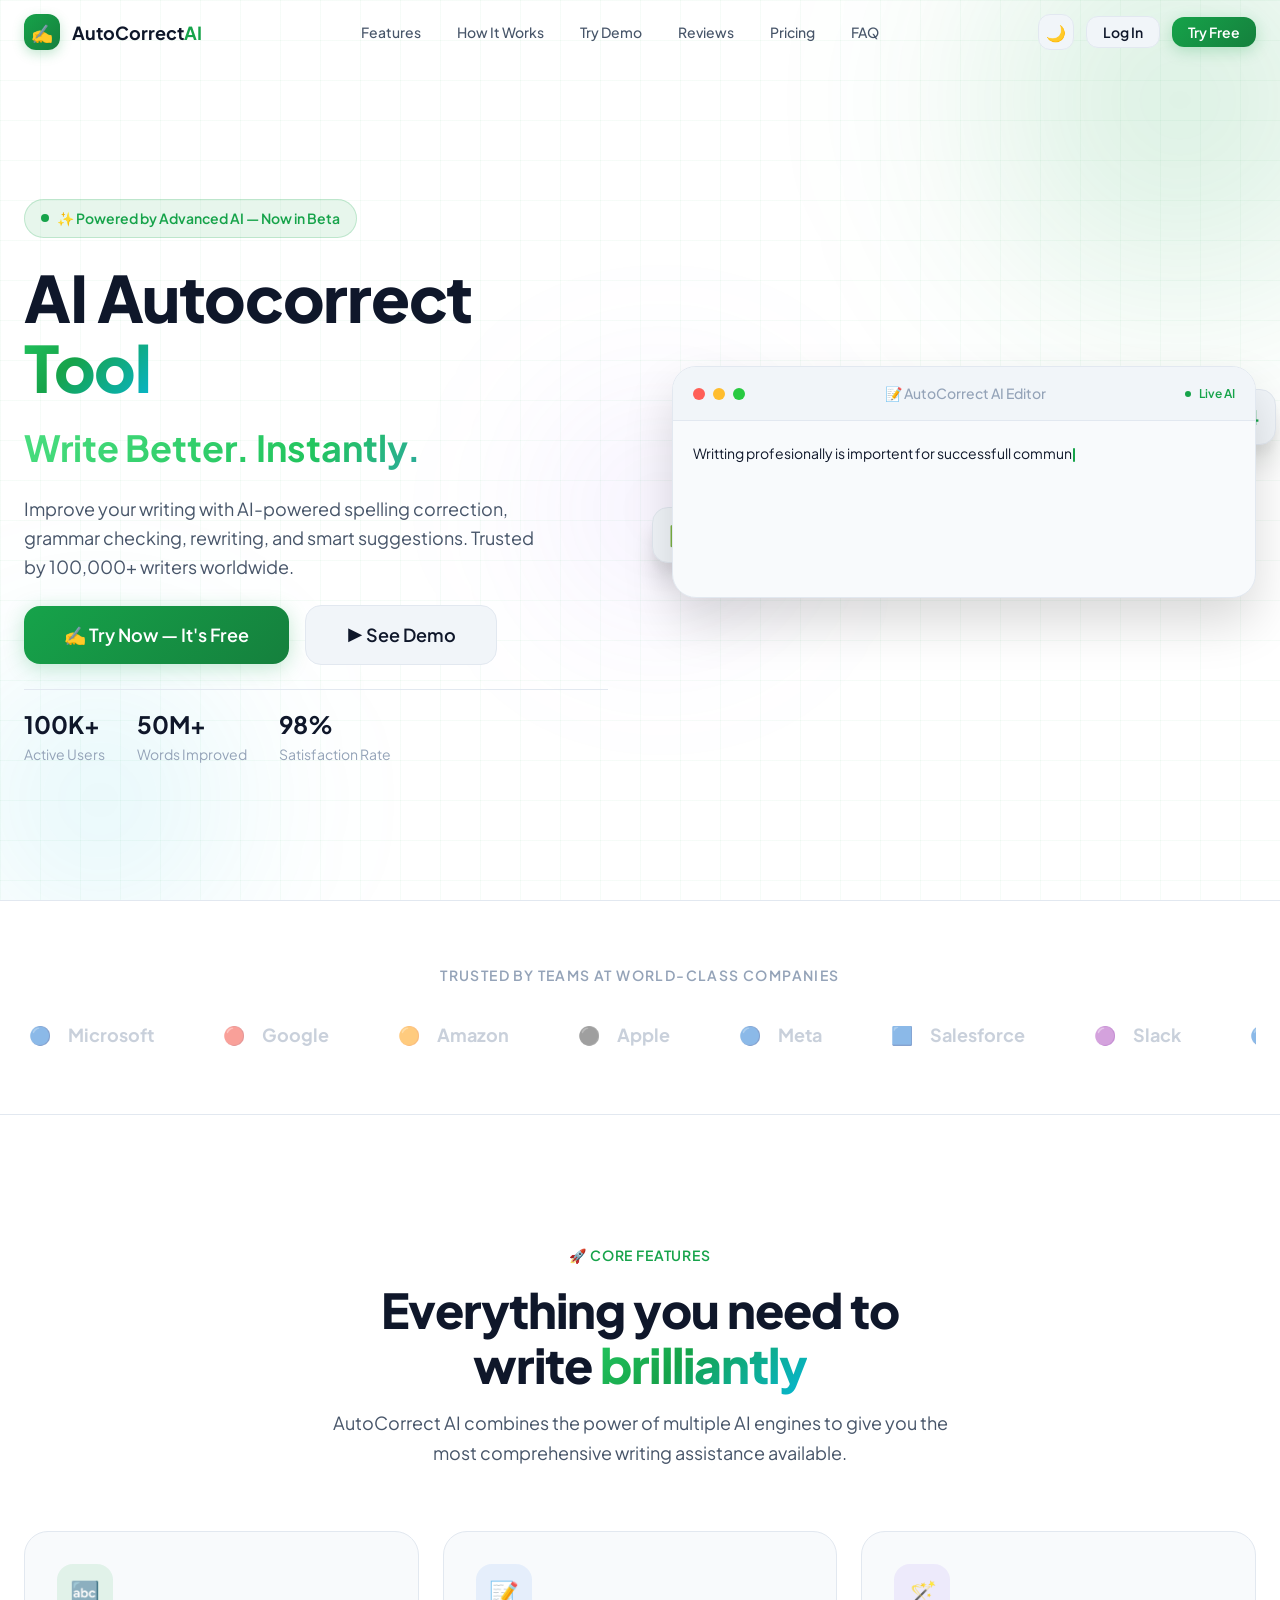
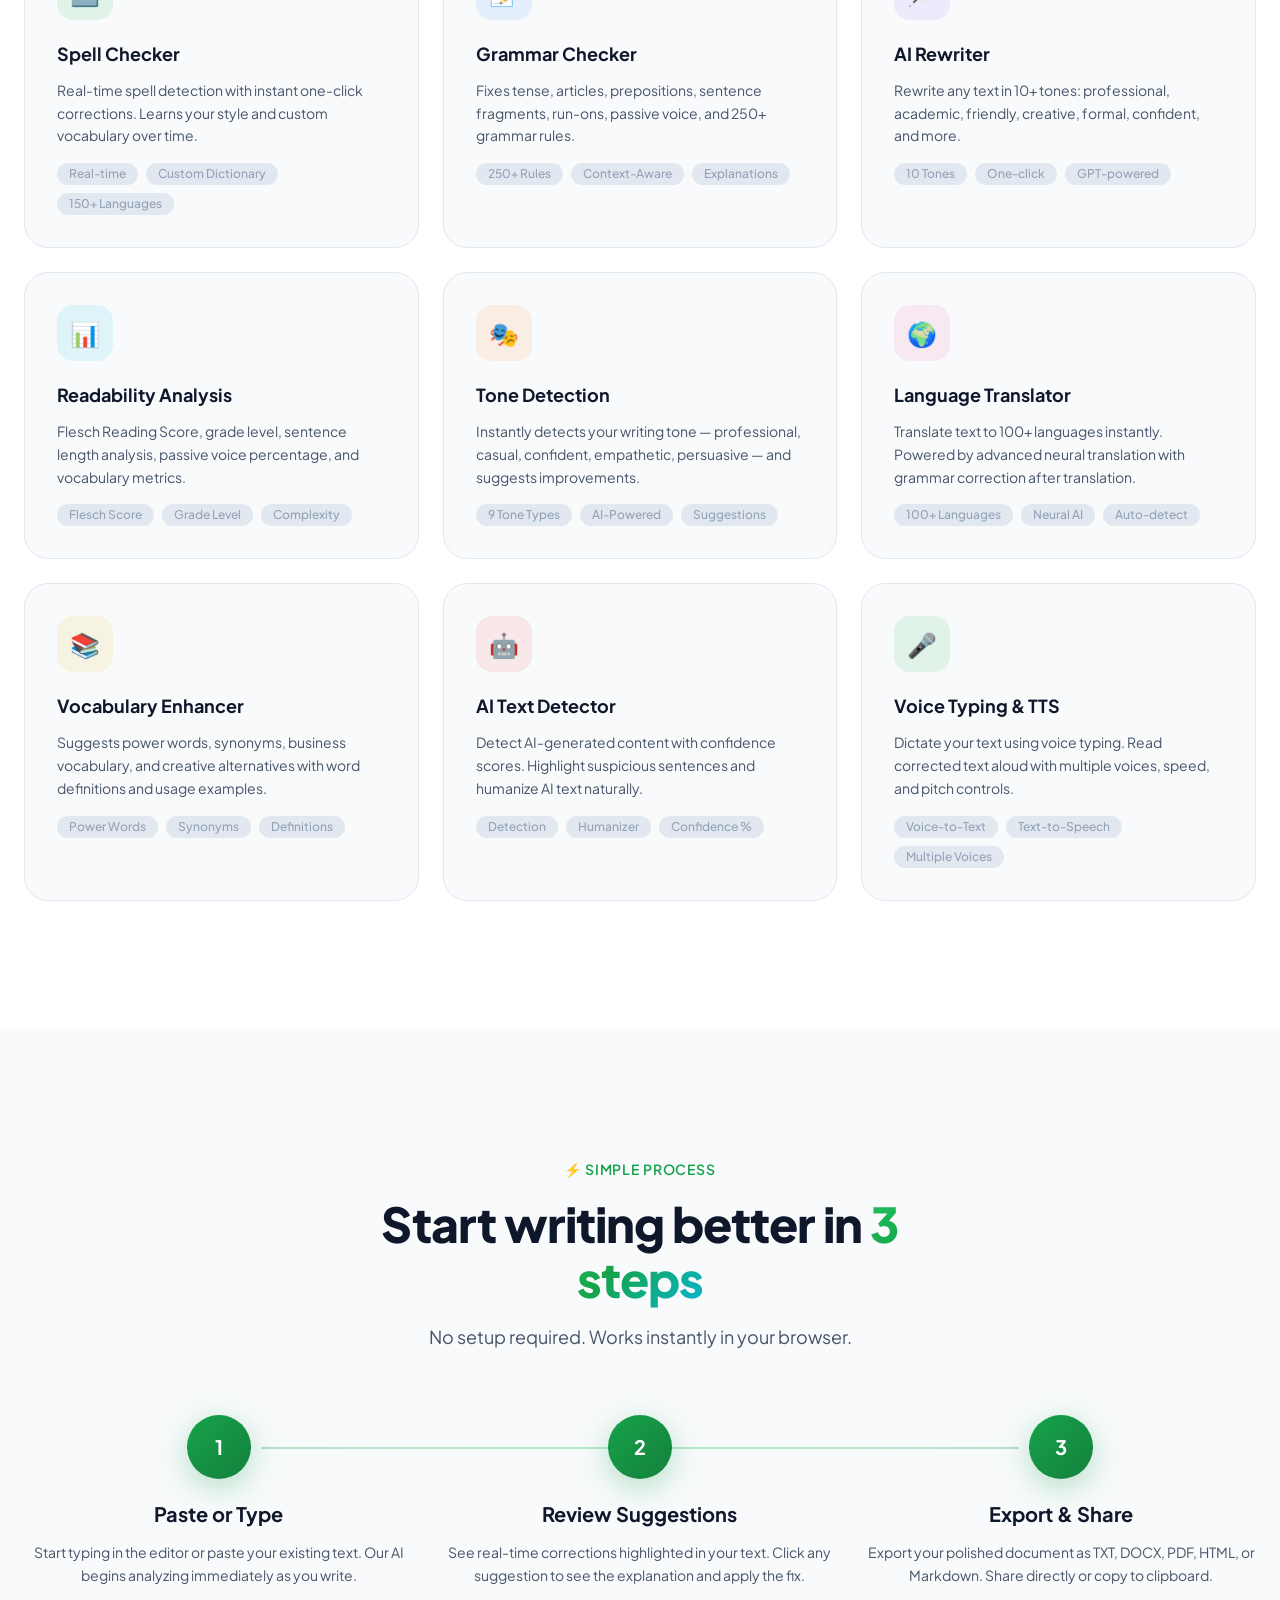
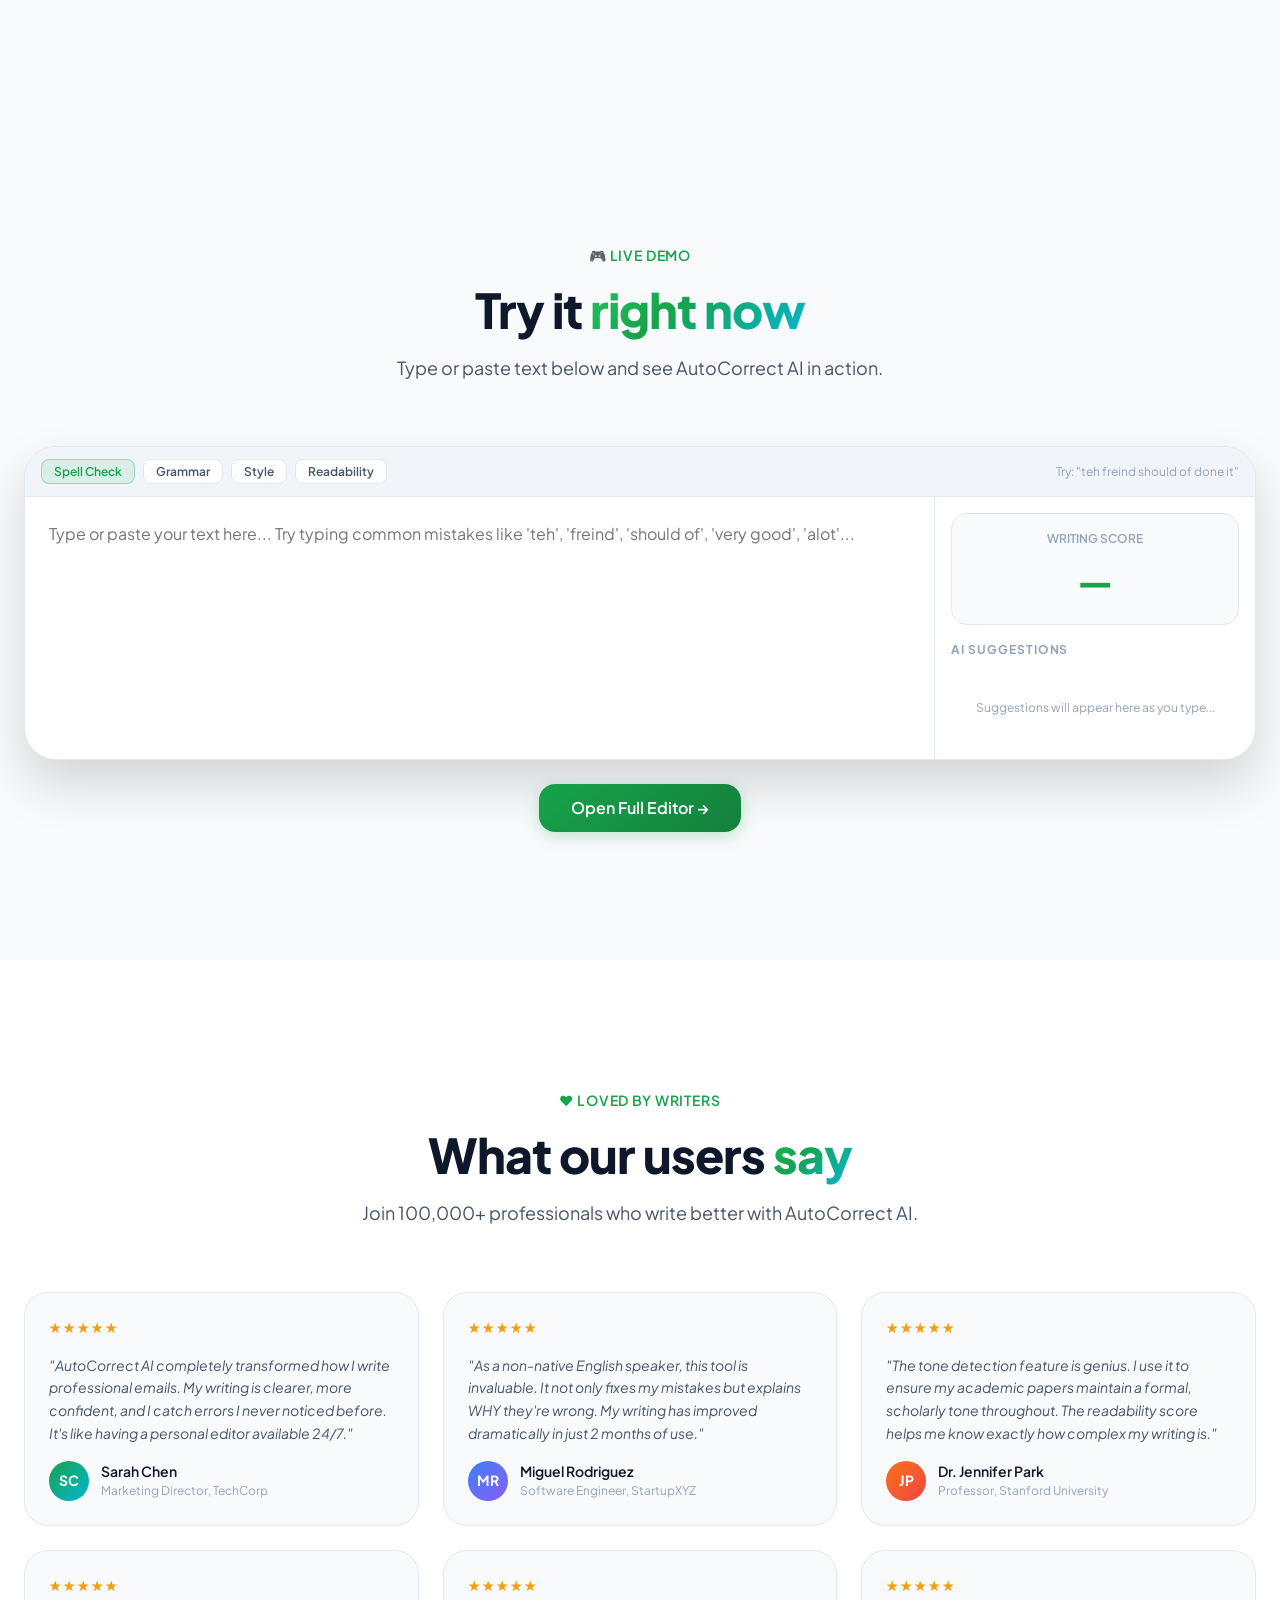
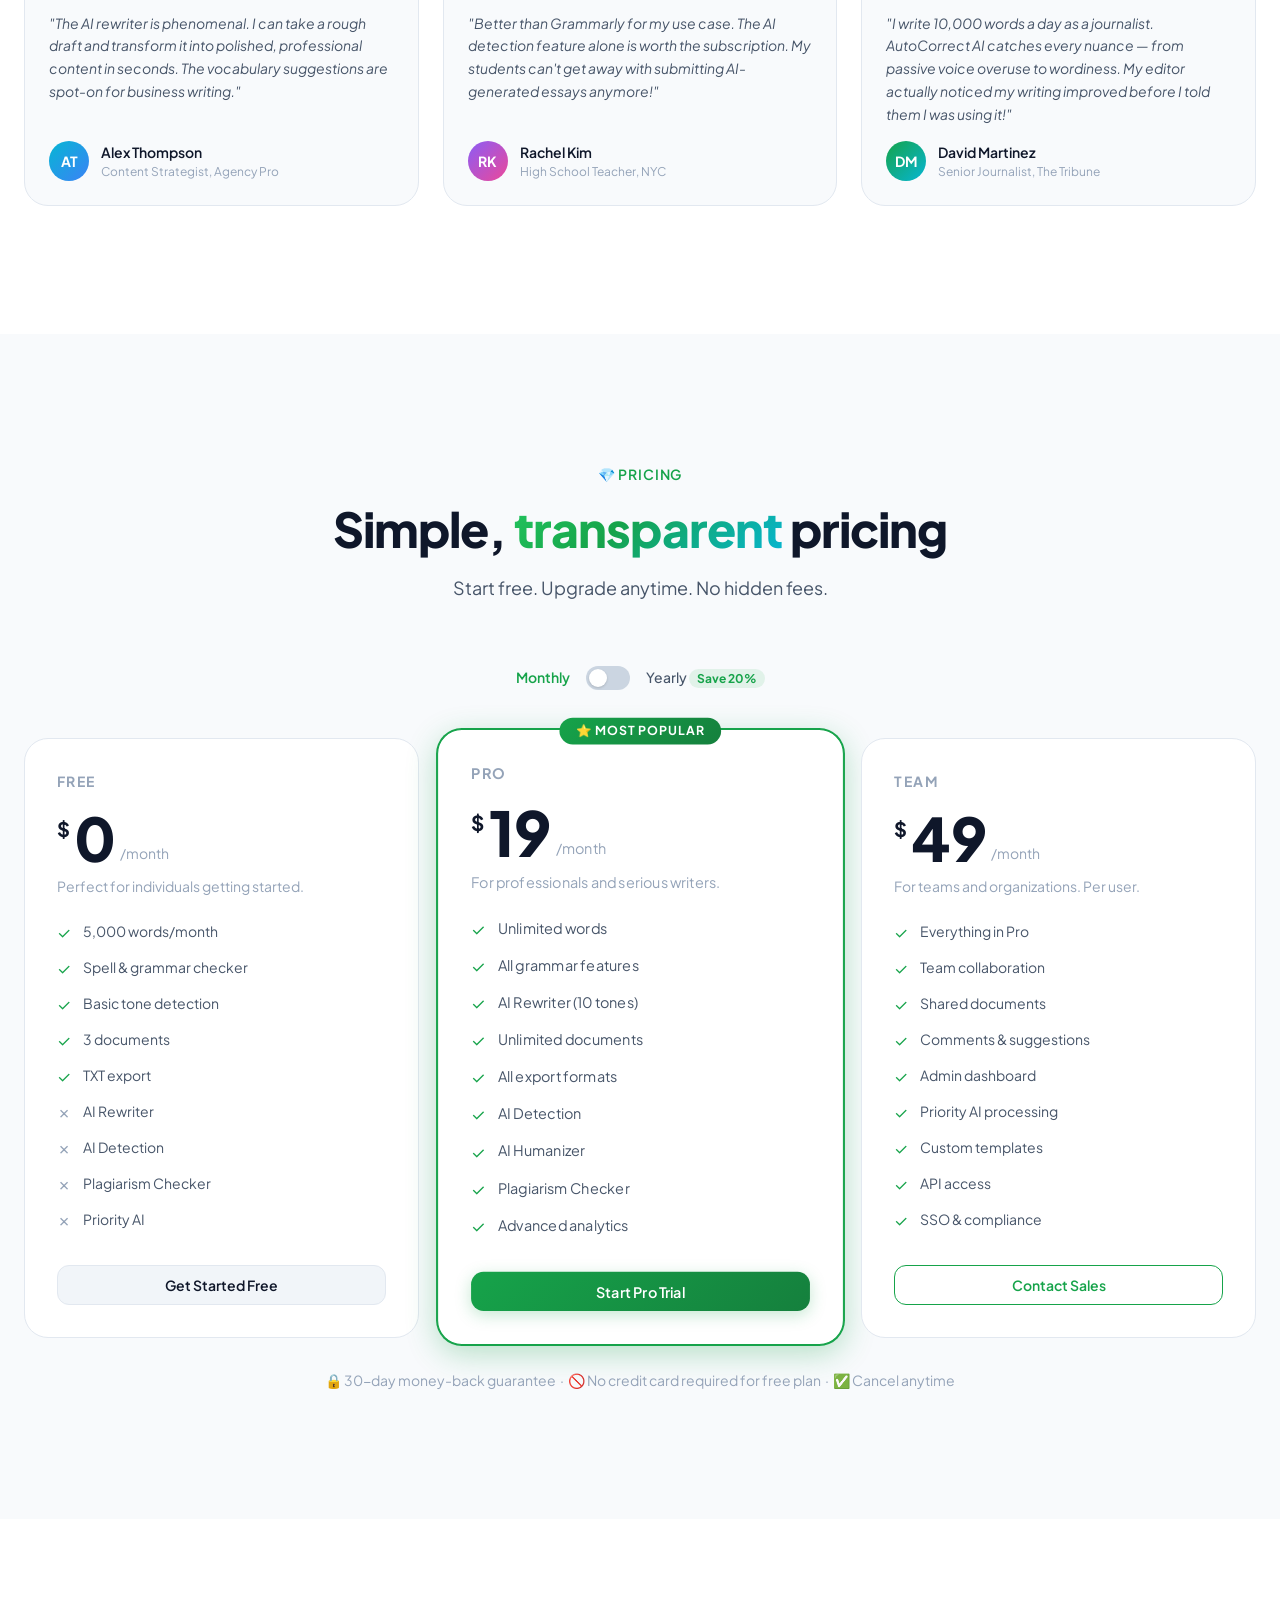
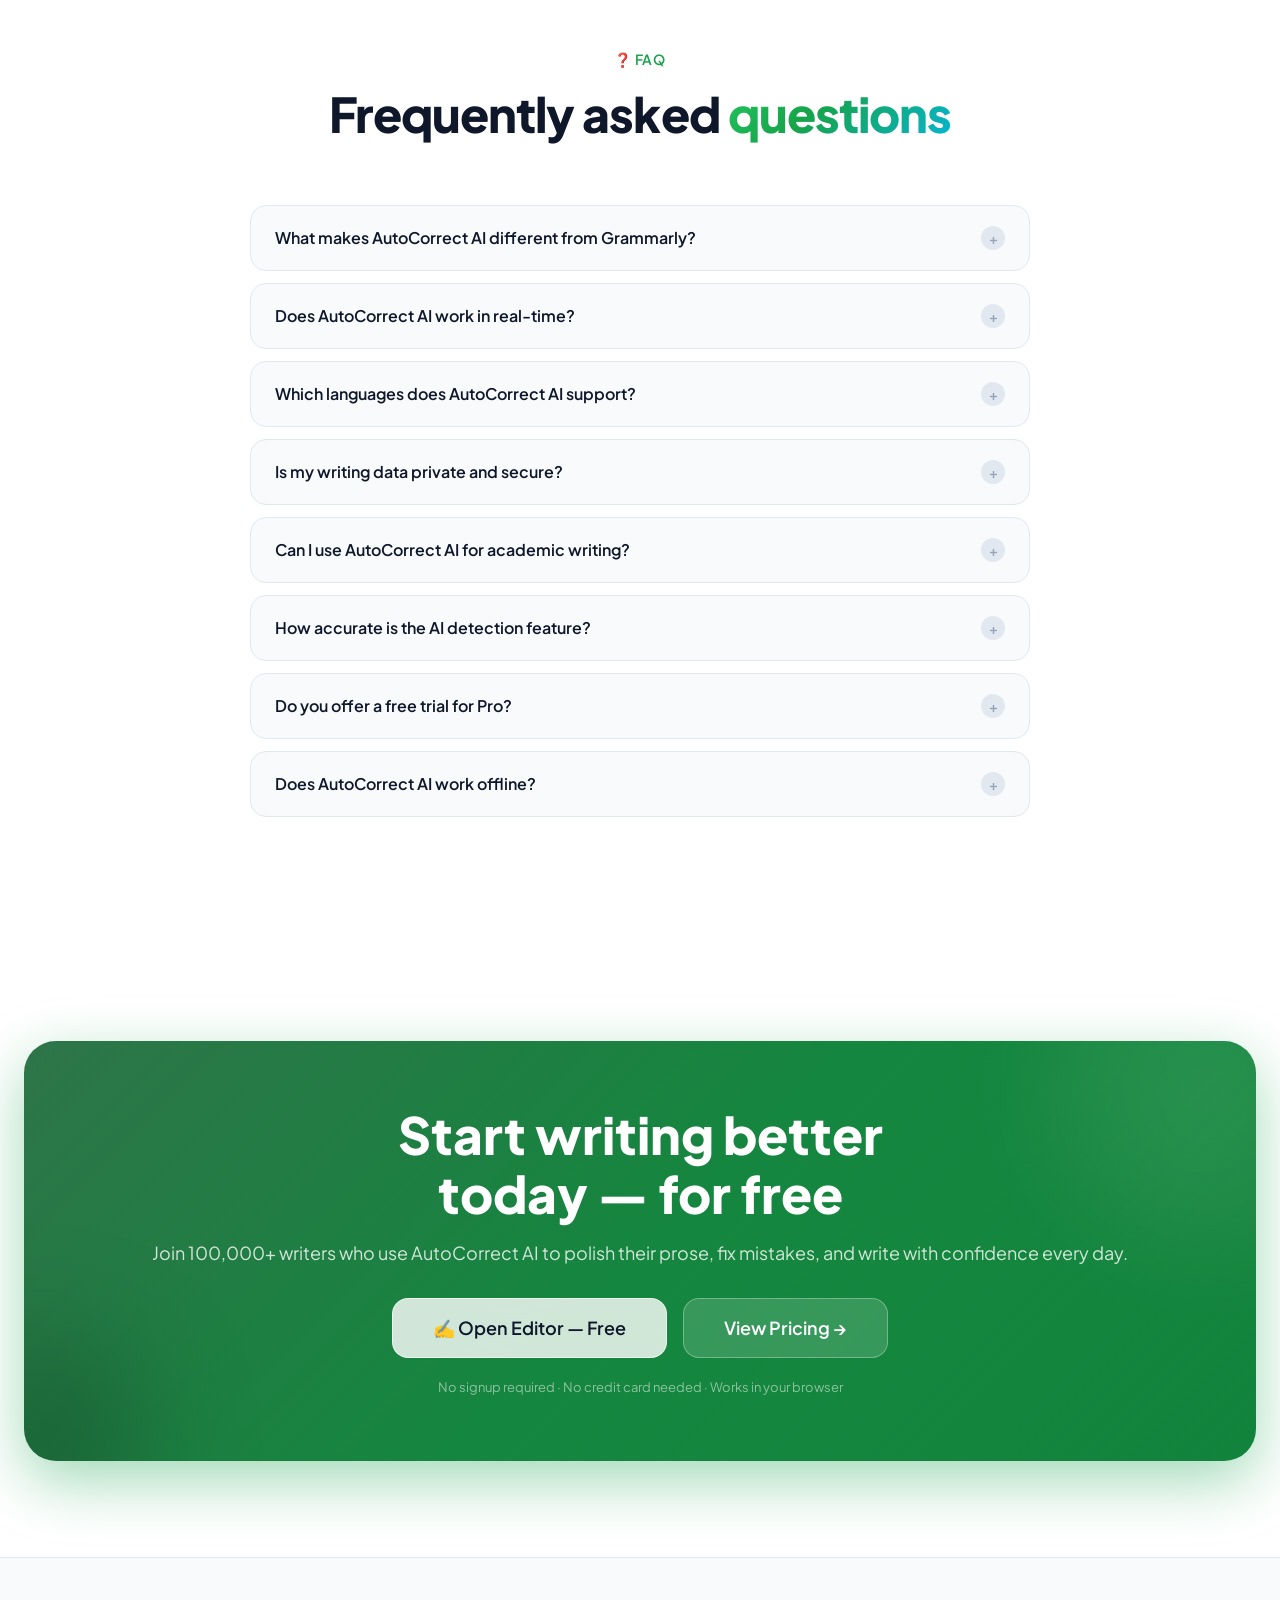
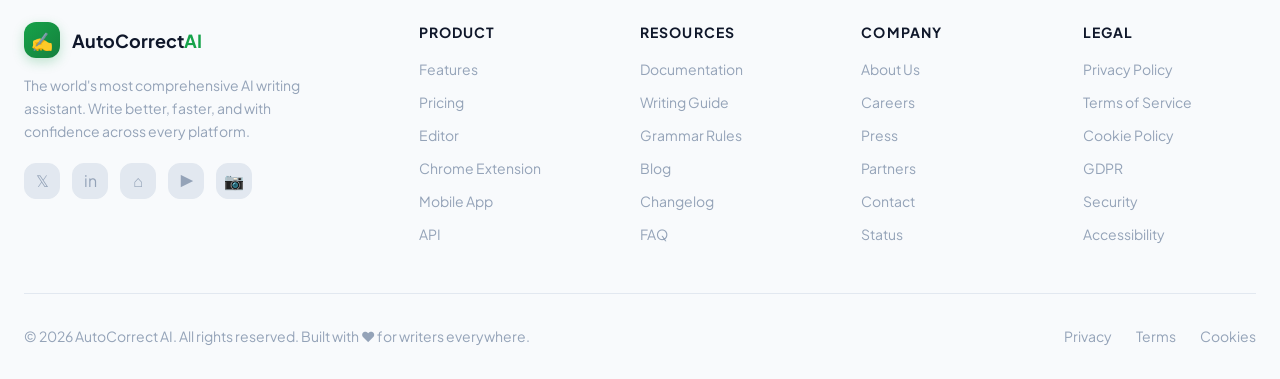
==== commit 8b811ca4: "feat: implement editor dashboard UI with rich text toolbar and AI side panel functionality" ====
--- a/autocorrect-ai/index.html
+++ b/autocorrect-ai/index.html
@@ -8,6 +8,7 @@
   <meta property="og:title" content="AutoCorrect AI — Write Better. Instantly.">
   <meta property="og:description" content="AI-powered writing assistant that detects spelling mistakes, fixes grammar, and improves your writing in real-time.">
   <title>AutoCorrect AI — Write Better. Instantly.</title>
+  <link rel="icon" type="image/svg+xml" href="favicon.svg">
   <link rel="stylesheet" href="css/variables.css">
   <link rel="stylesheet" href="css/base.css">
   <link rel="stylesheet" href="css/components.css">
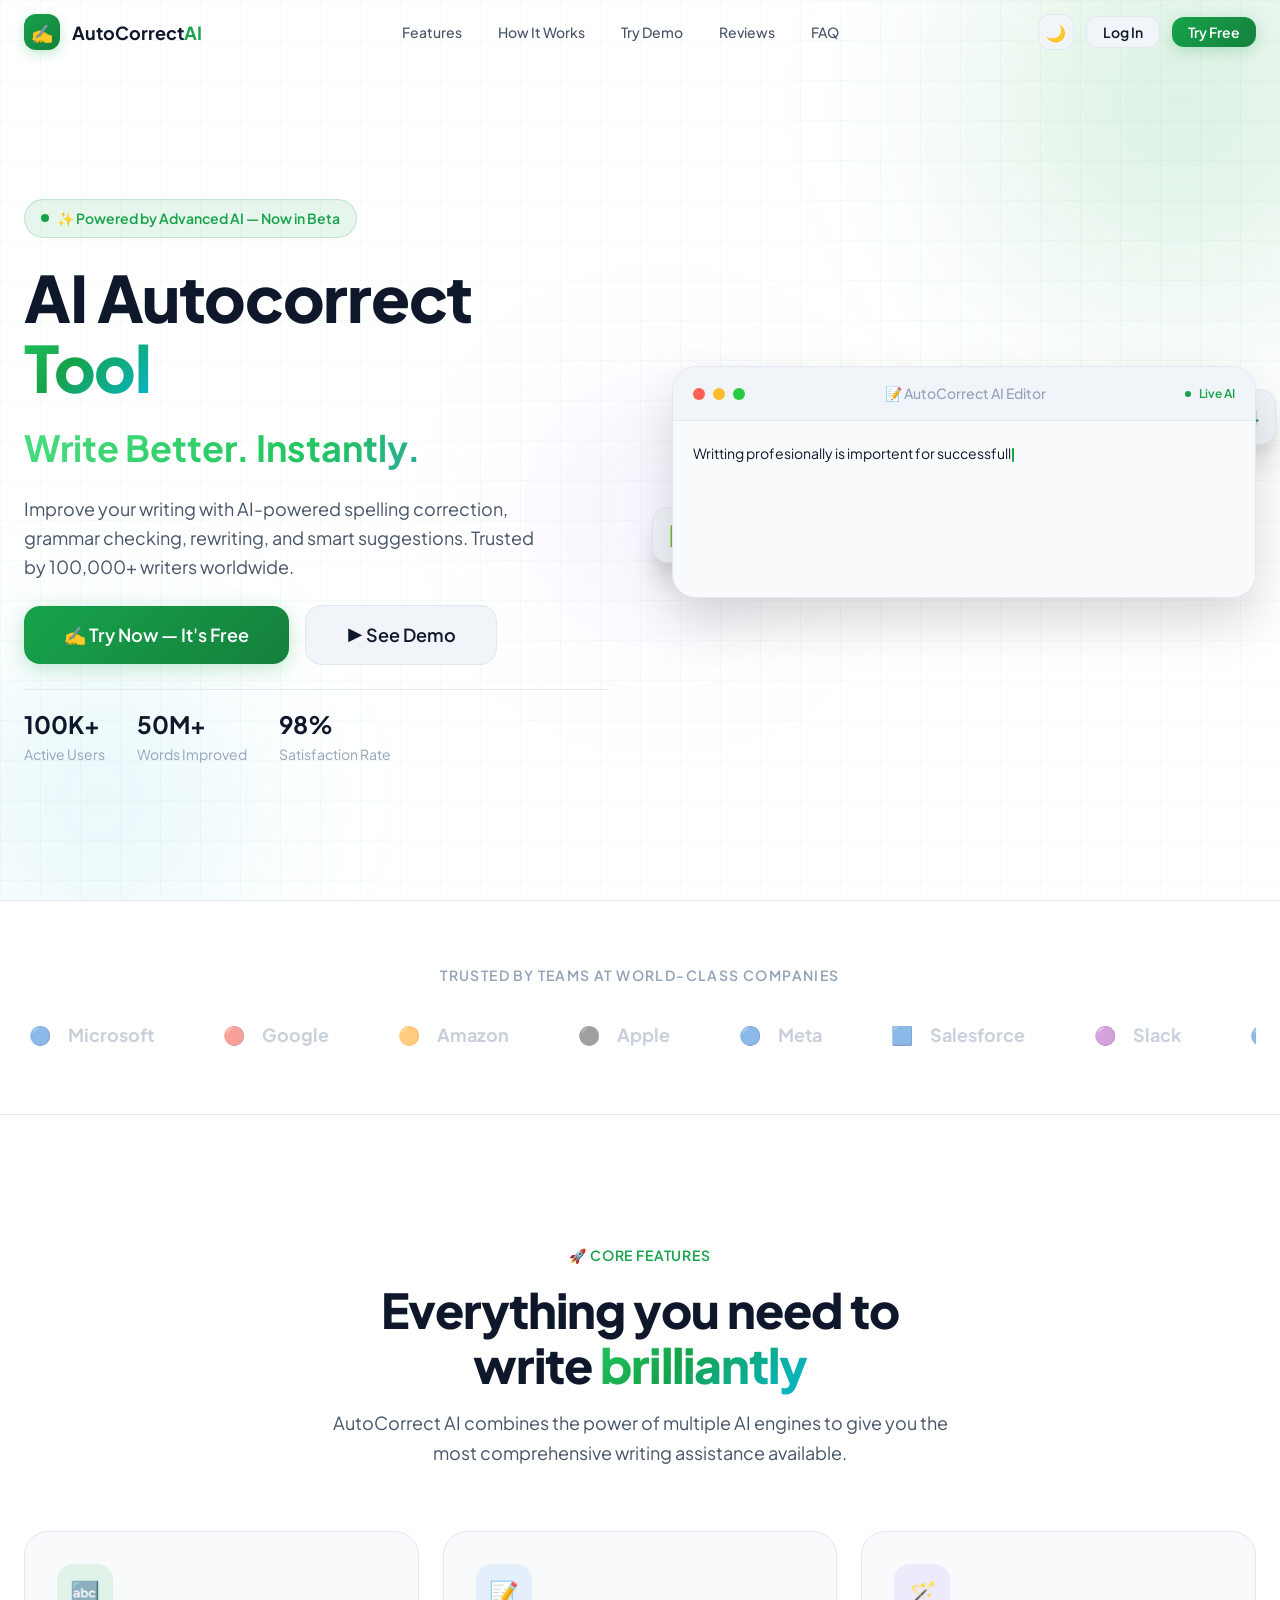
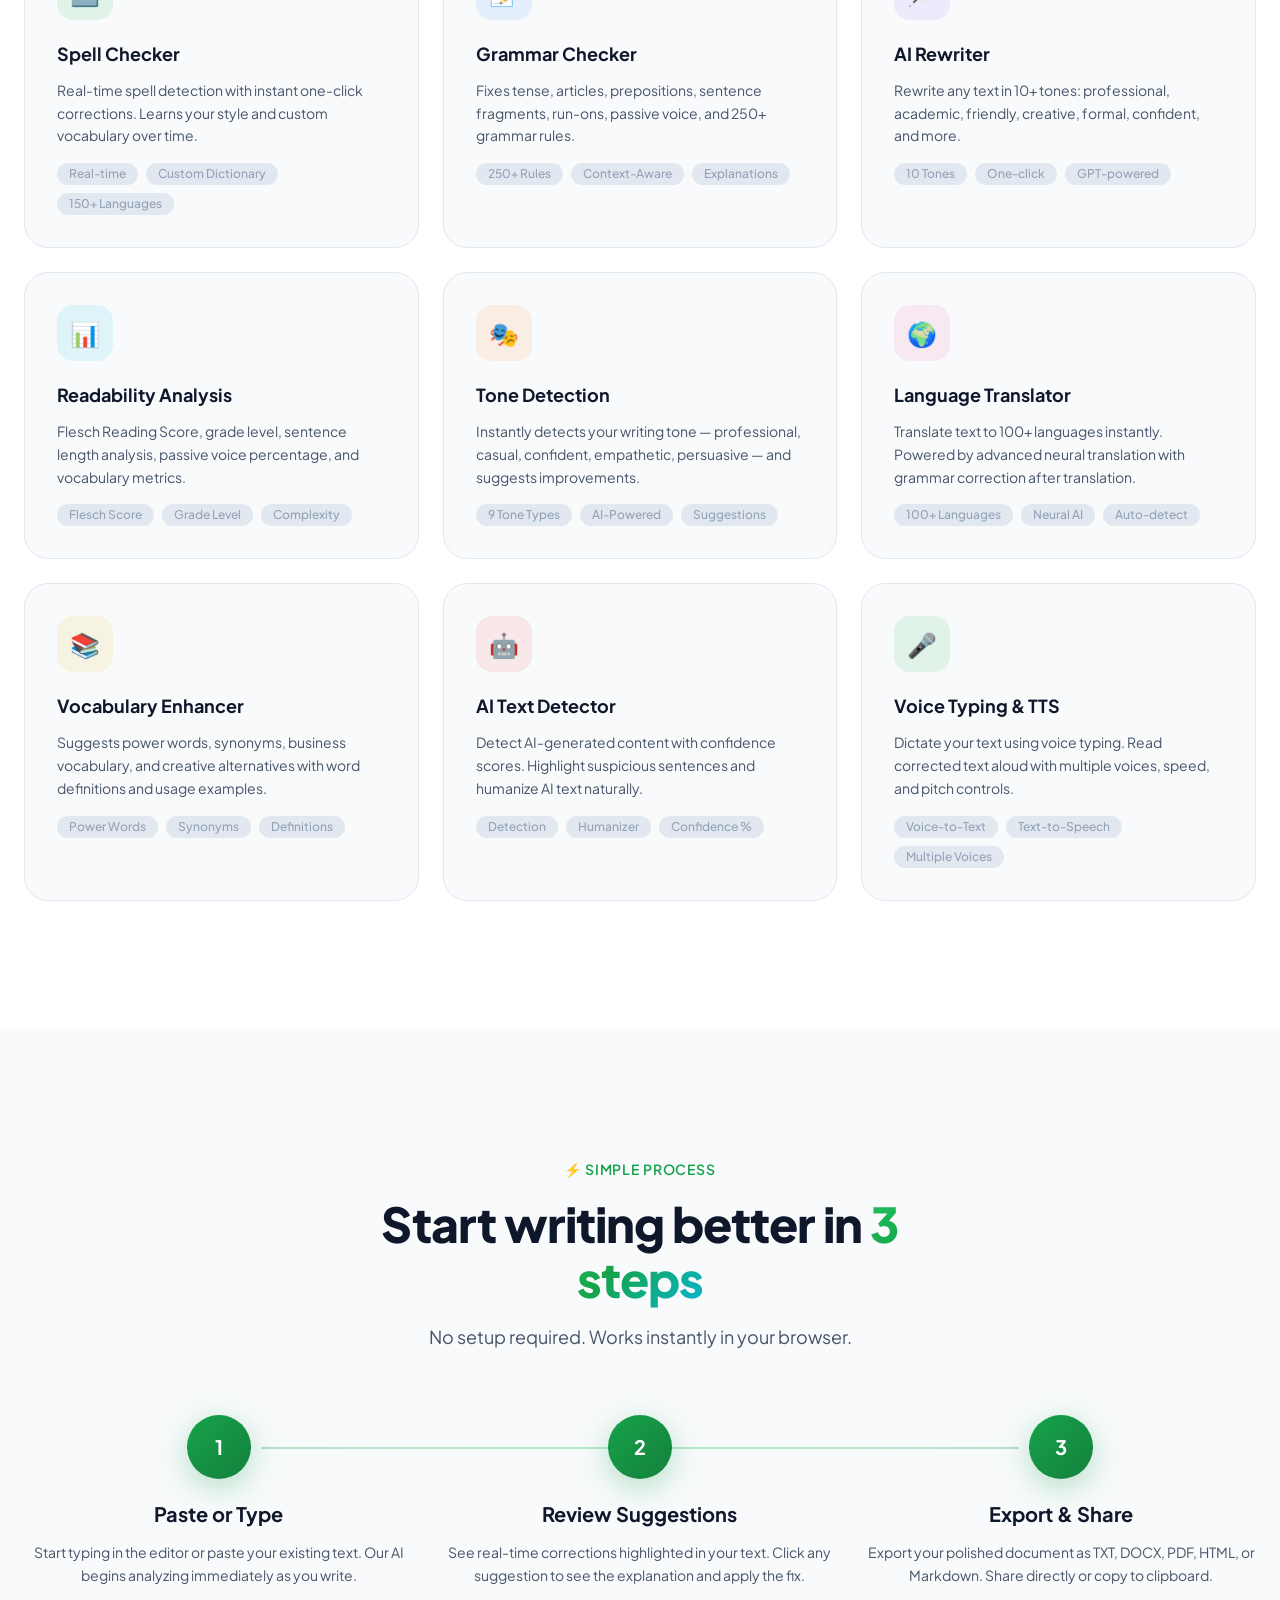
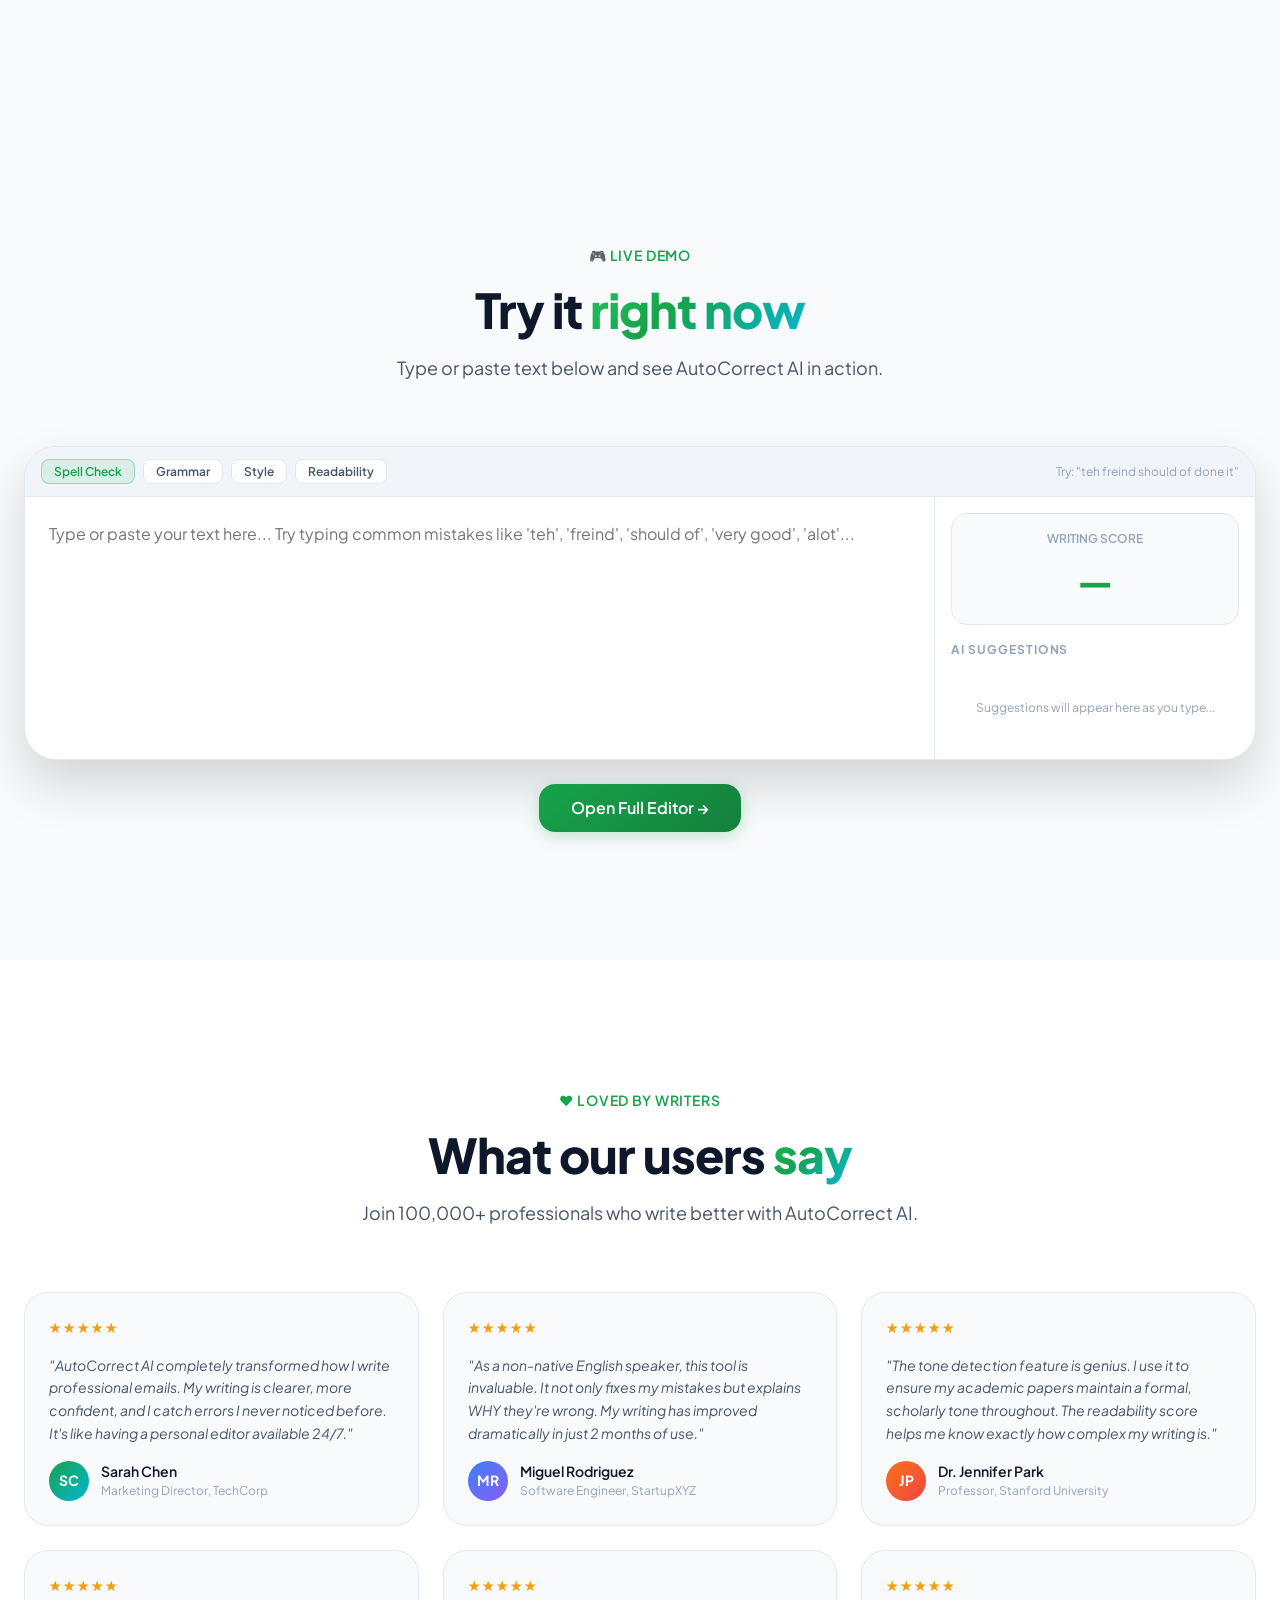
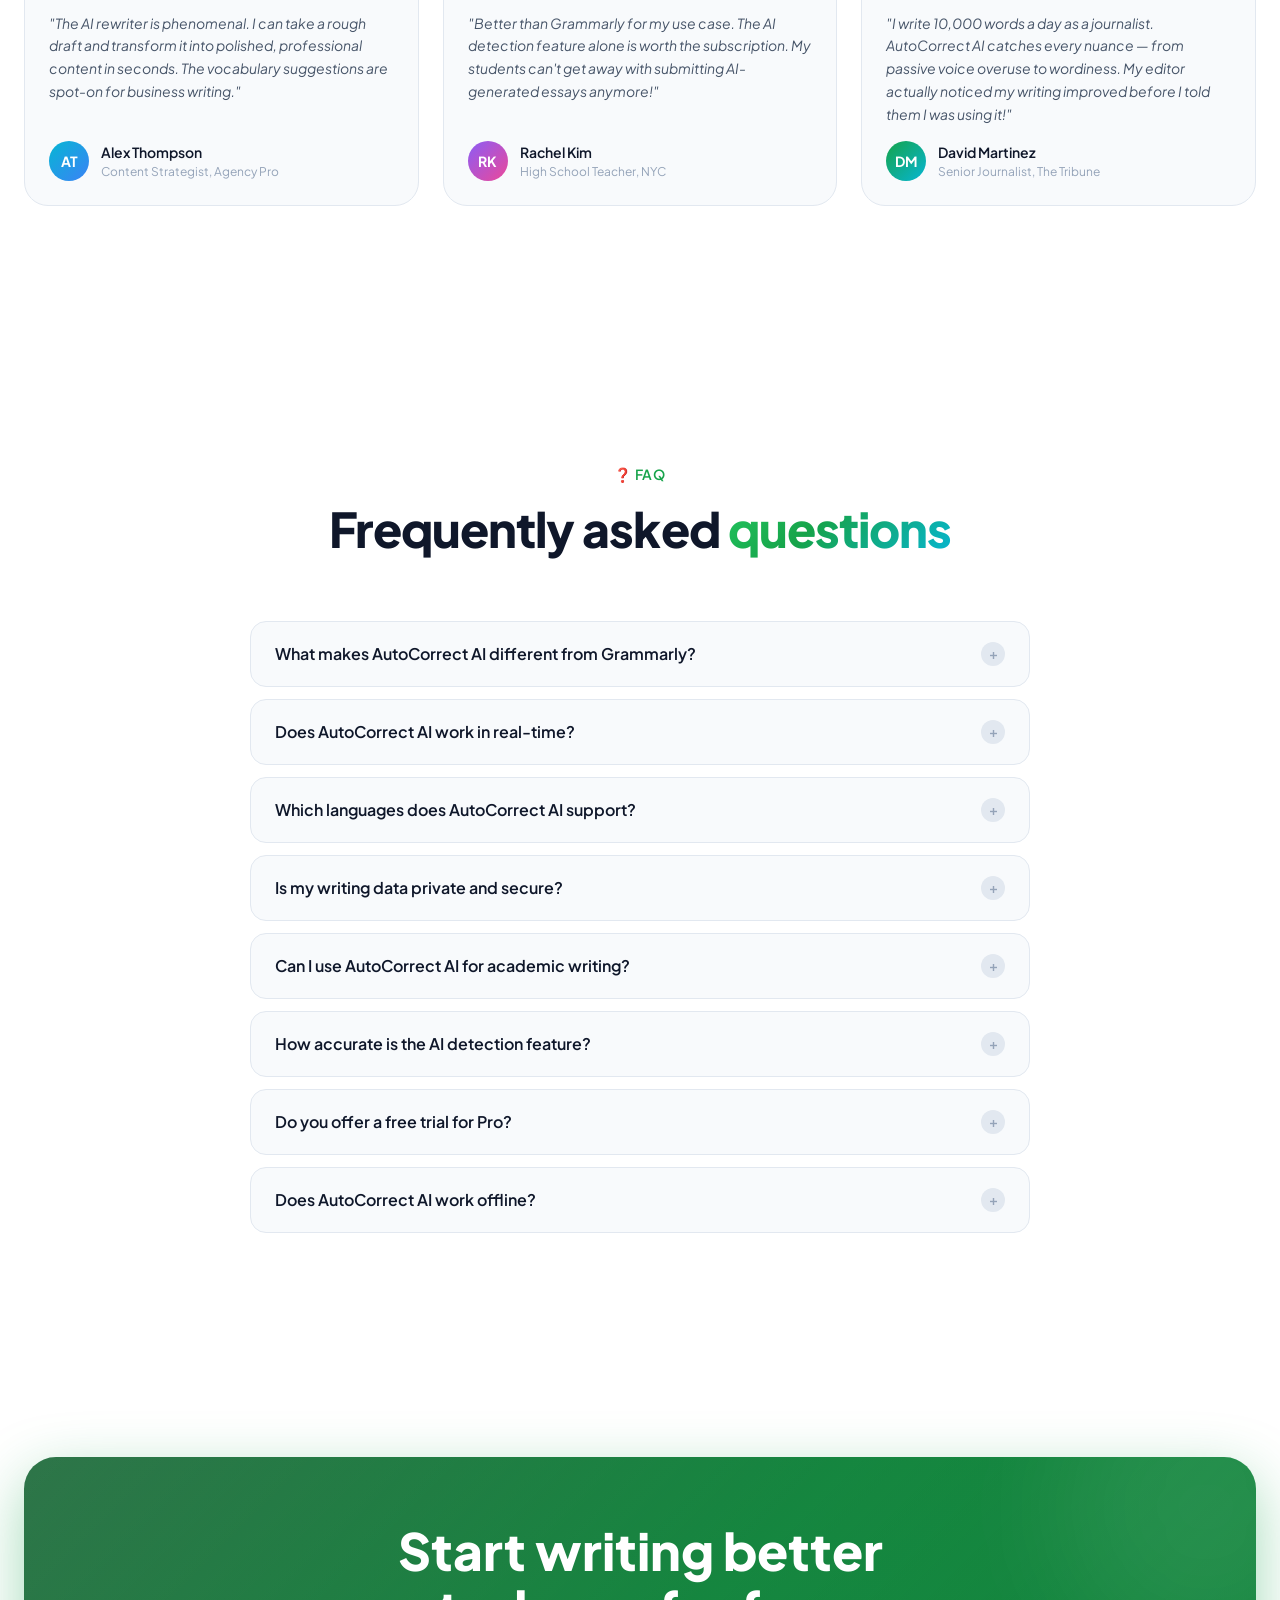
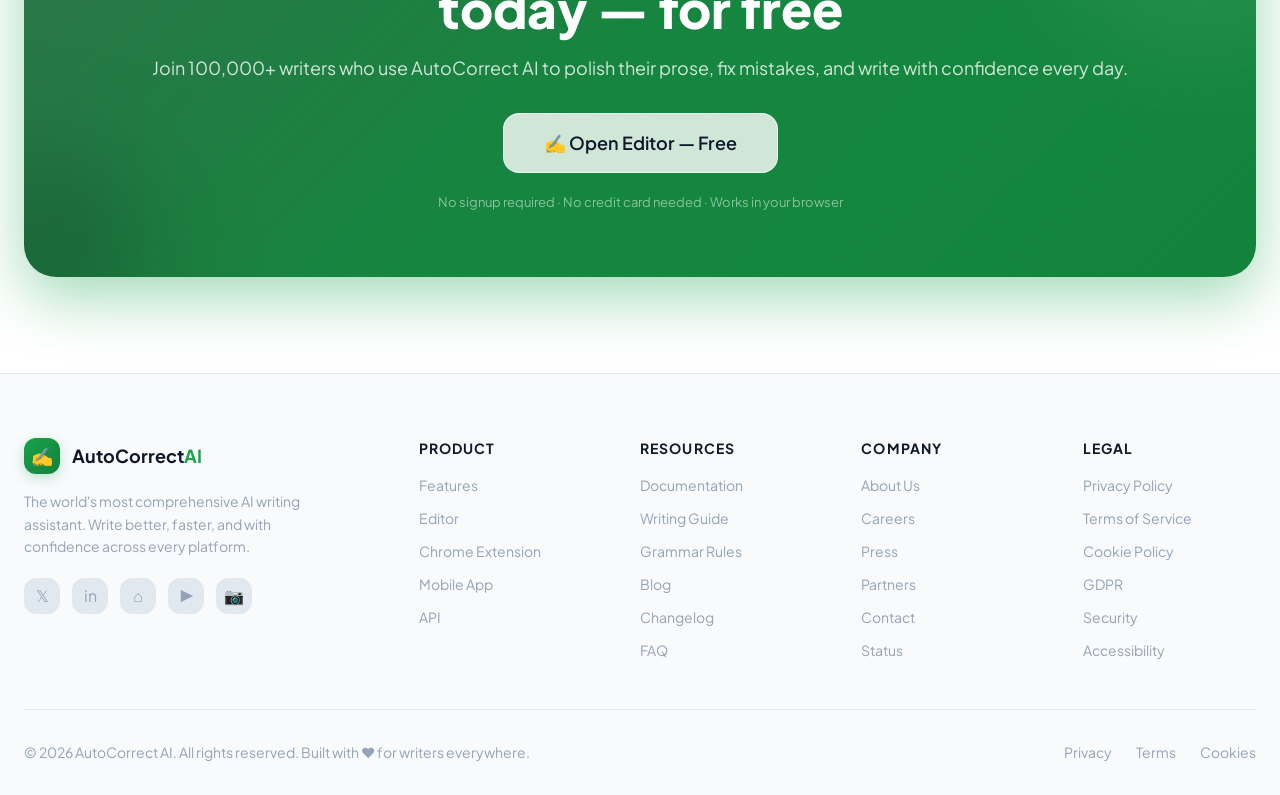
==== commit c76db932: "feat: implement editor dashboard UI with rich text toolbar and AI side panel functionality" ====
--- a/autocorrect-ai/index.html
+++ b/autocorrect-ai/index.html
@@ -38,7 +38,6 @@
       <a href="#how-it-works" class="nav-link">How It Works</a>
       <a href="#demo" class="nav-link">Try Demo</a>
       <a href="#testimonials" class="nav-link">Reviews</a>
-      <a href="#pricing" class="nav-link">Pricing</a>
       <a href="#faq" class="nav-link">FAQ</a>
     </div>
 
@@ -60,7 +59,6 @@
   <a href="#how-it-works" class="nav-link mobile-nav-link">How It Works</a>
   <a href="#demo" class="nav-link mobile-nav-link">Try Demo</a>
   <a href="#testimonials" class="nav-link mobile-nav-link">Reviews</a>
-  <a href="#pricing" class="nav-link mobile-nav-link">Pricing</a>
   <a href="editor.html" class="btn btn-primary btn-block" style="margin-top:8px">Try Free →</a>
 </div>
 
@@ -490,106 +488,6 @@
 </section>
 
 <!-- ============================================================
-     Pricing Section
-     ============================================================ -->
-<section class="pricing" id="pricing">
-  <div class="container">
-    <div class="section-header animate-on-scroll">
-      <div class="section-eyebrow">💎 Pricing</div>
-      <h2 class="section-title">Simple, <span class="gradient-text">transparent</span> pricing</h2>
-      <p class="section-subtitle">Start free. Upgrade anytime. No hidden fees.</p>
-    </div>
-
-    <!-- Toggle -->
-    <div class="pricing-toggle-wrapper animate-on-scroll">
-      <span class="pricing-toggle-label monthly active">Monthly</span>
-      <label class="toggle" style="cursor:pointer">
-        <input type="checkbox" id="pricing-toggle">
-        <div class="toggle-track"></div>
-      </label>
-      <span class="pricing-toggle-label yearly">Yearly <span class="pricing-save-badge">Save 20%</span></span>
-    </div>
-
-    <div class="pricing-grid">
-      <!-- Free -->
-      <div class="pricing-card animate-on-scroll delay-1">
-        <div class="pricing-plan-name">Free</div>
-        <div class="pricing-price">
-          <span class="pricing-currency">$</span>
-          <span class="pricing-amount" id="price-free">0</span>
-          <span class="pricing-period">/month</span>
-        </div>
-        <p class="pricing-desc">Perfect for individuals getting started.</p>
-        <div class="pricing-features">
-          <div class="pricing-feature"><span class="pricing-check">✓</span> 5,000 words/month</div>
-          <div class="pricing-feature"><span class="pricing-check">✓</span> Spell & grammar checker</div>
-          <div class="pricing-feature"><span class="pricing-check">✓</span> Basic tone detection</div>
-          <div class="pricing-feature"><span class="pricing-check">✓</span> 3 documents</div>
-          <div class="pricing-feature"><span class="pricing-check">✓</span> TXT export</div>
-          <div class="pricing-feature"><span class="pricing-x">✗</span> AI Rewriter</div>
-          <div class="pricing-feature"><span class="pricing-x">✗</span> AI Detection</div>
-          <div class="pricing-feature"><span class="pricing-x">✗</span> Plagiarism Checker</div>
-          <div class="pricing-feature"><span class="pricing-x">✗</span> Priority AI</div>
-        </div>
-        <a href="editor.html" class="btn btn-secondary btn-block">Get Started Free</a>
-      </div>
-
-      <!-- Pro -->
-      <div class="pricing-card popular animate-on-scroll delay-2">
-        <div class="pricing-popular-badge">⭐ MOST POPULAR</div>
-        <div class="pricing-plan-name">Pro</div>
-        <div class="pricing-price">
-          <span class="pricing-currency">$</span>
-          <span class="pricing-amount" id="price-pro">19</span>
-          <span class="pricing-period">/month</span>
-        </div>
-        <p class="pricing-desc">For professionals and serious writers.</p>
-        <div class="pricing-features">
-          <div class="pricing-feature"><span class="pricing-check">✓</span> Unlimited words</div>
-          <div class="pricing-feature"><span class="pricing-check">✓</span> All grammar features</div>
-          <div class="pricing-feature"><span class="pricing-check">✓</span> AI Rewriter (10 tones)</div>
-          <div class="pricing-feature"><span class="pricing-check">✓</span> Unlimited documents</div>
-          <div class="pricing-feature"><span class="pricing-check">✓</span> All export formats</div>
-          <div class="pricing-feature"><span class="pricing-check">✓</span> AI Detection</div>
-          <div class="pricing-feature"><span class="pricing-check">✓</span> AI Humanizer</div>
-          <div class="pricing-feature"><span class="pricing-check">✓</span> Plagiarism Checker</div>
-          <div class="pricing-feature"><span class="pricing-check">✓</span> Advanced analytics</div>
-        </div>
-        <a href="editor.html" class="btn btn-primary btn-block">Start Pro Trial</a>
-      </div>
-
-      <!-- Team -->
-      <div class="pricing-card animate-on-scroll delay-3">
-        <div class="pricing-plan-name">Team</div>
-        <div class="pricing-price">
-          <span class="pricing-currency">$</span>
-          <span class="pricing-amount" id="price-team">49</span>
-          <span class="pricing-period">/month</span>
-        </div>
-        <p class="pricing-desc">For teams and organizations. Per user.</p>
-        <div class="pricing-features">
-          <div class="pricing-feature"><span class="pricing-check">✓</span> Everything in Pro</div>
-          <div class="pricing-feature"><span class="pricing-check">✓</span> Team collaboration</div>
-          <div class="pricing-feature"><span class="pricing-check">✓</span> Shared documents</div>
-          <div class="pricing-feature"><span class="pricing-check">✓</span> Comments & suggestions</div>
-          <div class="pricing-feature"><span class="pricing-check">✓</span> Admin dashboard</div>
-          <div class="pricing-feature"><span class="pricing-check">✓</span> Priority AI processing</div>
-          <div class="pricing-feature"><span class="pricing-check">✓</span> Custom templates</div>
-          <div class="pricing-feature"><span class="pricing-check">✓</span> API access</div>
-          <div class="pricing-feature"><span class="pricing-check">✓</span> SSO & compliance</div>
-        </div>
-        <a href="editor.html" class="btn btn-outline btn-block">Contact Sales</a>
-      </div>
-    </div>
-
-    <!-- Money back guarantee -->
-    <div style="text-align:center;margin-top:32px;color:var(--text-muted);font-size:14px" class="animate-on-scroll">
-      🔒 30-day money-back guarantee &nbsp;·&nbsp; 🚫 No credit card required for free plan &nbsp;·&nbsp; ✅ Cancel anytime
-    </div>
-  </div>
-</section>
-
-<!-- ============================================================
      FAQ
      ============================================================ -->
 <section class="faq" id="faq">
@@ -682,9 +580,6 @@
       <div class="cta-actions">
         <a href="editor.html" class="btn btn-glass btn-xl">
           ✍ Open Editor — Free
-        </a>
-        <a href="#pricing" class="btn btn-xl" style="background:rgba(255,255,255,0.15);color:white;border:1px solid rgba(255,255,255,0.3)">
-          View Pricing →
         </a>
       </div>
 
@@ -722,7 +617,6 @@
         <div class="footer-col-title">Product</div>
         <div class="footer-links">
           <a href="#features" class="footer-link">Features</a>
-          <a href="#pricing" class="footer-link">Pricing</a>
           <a href="editor.html" class="footer-link">Editor</a>
           <a href="#" class="footer-link">Chrome Extension</a>
           <a href="#" class="footer-link">Mobile App</a>
--- a/autocorrect-ai/css/landing.css
+++ b/autocorrect-ai/css/landing.css
@@ -782,139 +782,7 @@
   color: var(--text-muted);
 }
 
-/* ============================================
-   Pricing
-   ============================================ */
-
-.pricing { padding: var(--space-32) 0; background: var(--surface-1); }
-
-.pricing-toggle-wrapper {
-  display: flex;
-  align-items: center;
-  justify-content: center;
-  gap: var(--space-4);
-  margin-bottom: var(--space-12);
-}
-
-.pricing-toggle-label {
-  font-size: var(--text-sm);
-  font-weight: var(--font-medium);
-  color: var(--text-secondary);
-}
-
-.pricing-toggle-label.active { color: var(--primary); font-weight: var(--font-semibold); }
-
-.pricing-save-badge {
-  padding: 2px var(--space-2);
-  background: var(--primary-subtle);
-  border-radius: var(--radius-full);
-  font-size: var(--text-xs);
-  font-weight: var(--font-bold);
-  color: var(--primary);
-}
-
-.pricing-grid {
-  display: grid;
-  grid-template-columns: repeat(3, 1fr);
-  gap: var(--space-6);
-  align-items: start;
-}
-
-.pricing-card {
-  background: var(--surface-bg);
-  border: 1px solid var(--border);
-  border-radius: var(--radius-2xl);
-  padding: var(--space-8);
-  transition: var(--transition-base);
-  position: relative;
-}
-
-.pricing-card.popular {
-  border-color: var(--primary);
-  box-shadow: 0 0 0 1px var(--primary), var(--shadow-green);
-  transform: scale(1.03);
-}
-
-.pricing-card:hover:not(.popular) {
-  transform: translateY(-4px);
-  box-shadow: var(--shadow-xl);
-}
-
-.pricing-popular-badge {
-  position: absolute;
-  top: -12px;
-  left: 50%;
-  transform: translateX(-50%);
-  background: linear-gradient(135deg, var(--primary), var(--primary-dark));
-  color: white;
-  padding: 4px var(--space-4);
-  border-radius: var(--radius-full);
-  font-size: var(--text-xs);
-  font-weight: var(--font-bold);
-  white-space: nowrap;
-  letter-spacing: 0.05em;
-}
-
-.pricing-plan-name {
-  font-size: var(--text-sm);
-  font-weight: var(--font-bold);
-  color: var(--text-muted);
-  text-transform: uppercase;
-  letter-spacing: 0.1em;
-  margin-bottom: var(--space-4);
-}
-
-.pricing-price {
-  display: flex;
-  align-items: flex-start;
-  gap: var(--space-1);
-  margin-bottom: var(--space-2);
-}
-
-.pricing-currency {
-  font-size: var(--text-xl);
-  font-weight: var(--font-bold);
-  color: var(--text-primary);
-  padding-top: 6px;
-}
-
-.pricing-amount {
-  font-size: var(--text-6xl);
-  font-weight: var(--font-extrabold);
-  color: var(--text-primary);
-  line-height: 1;
-}
-
-.pricing-period {
-  font-size: var(--text-sm);
-  color: var(--text-muted);
-  align-self: flex-end;
-  padding-bottom: 4px;
-}
-
-.pricing-desc {
-  font-size: var(--text-sm);
-  color: var(--text-muted);
-  margin-bottom: var(--space-6);
-}
-
-.pricing-features {
-  display: flex;
-  flex-direction: column;
-  gap: var(--space-3);
-  margin-bottom: var(--space-8);
-}
-
-.pricing-feature {
-  display: flex;
-  align-items: flex-start;
-  gap: var(--space-3);
-  font-size: var(--text-sm);
-  color: var(--text-secondary);
-}
-
-.pricing-check { color: var(--primary); flex-shrink: 0; font-size: 16px; }
-.pricing-x { color: var(--text-muted); flex-shrink: 0; font-size: 16px; }
+
 
 /* ============================================
    FAQ
@@ -1231,8 +1099,7 @@
 
 @media (max-width: 1024px) {
   .features-grid,
-  .testimonials-grid,
-  .pricing-grid {
+  .testimonials-grid {
     grid-template-columns: repeat(2, 1fr);
   }
 
@@ -1257,12 +1124,9 @@
 @media (max-width: 768px) {
   .features-grid,
   .testimonials-grid,
-  .pricing-grid,
   .steps-grid {
     grid-template-columns: 1fr;
   }
-
-  .pricing-card.popular { transform: scale(1); }
 
   .nav-links { display: none; }
   .nav-hamburger { display: flex; }
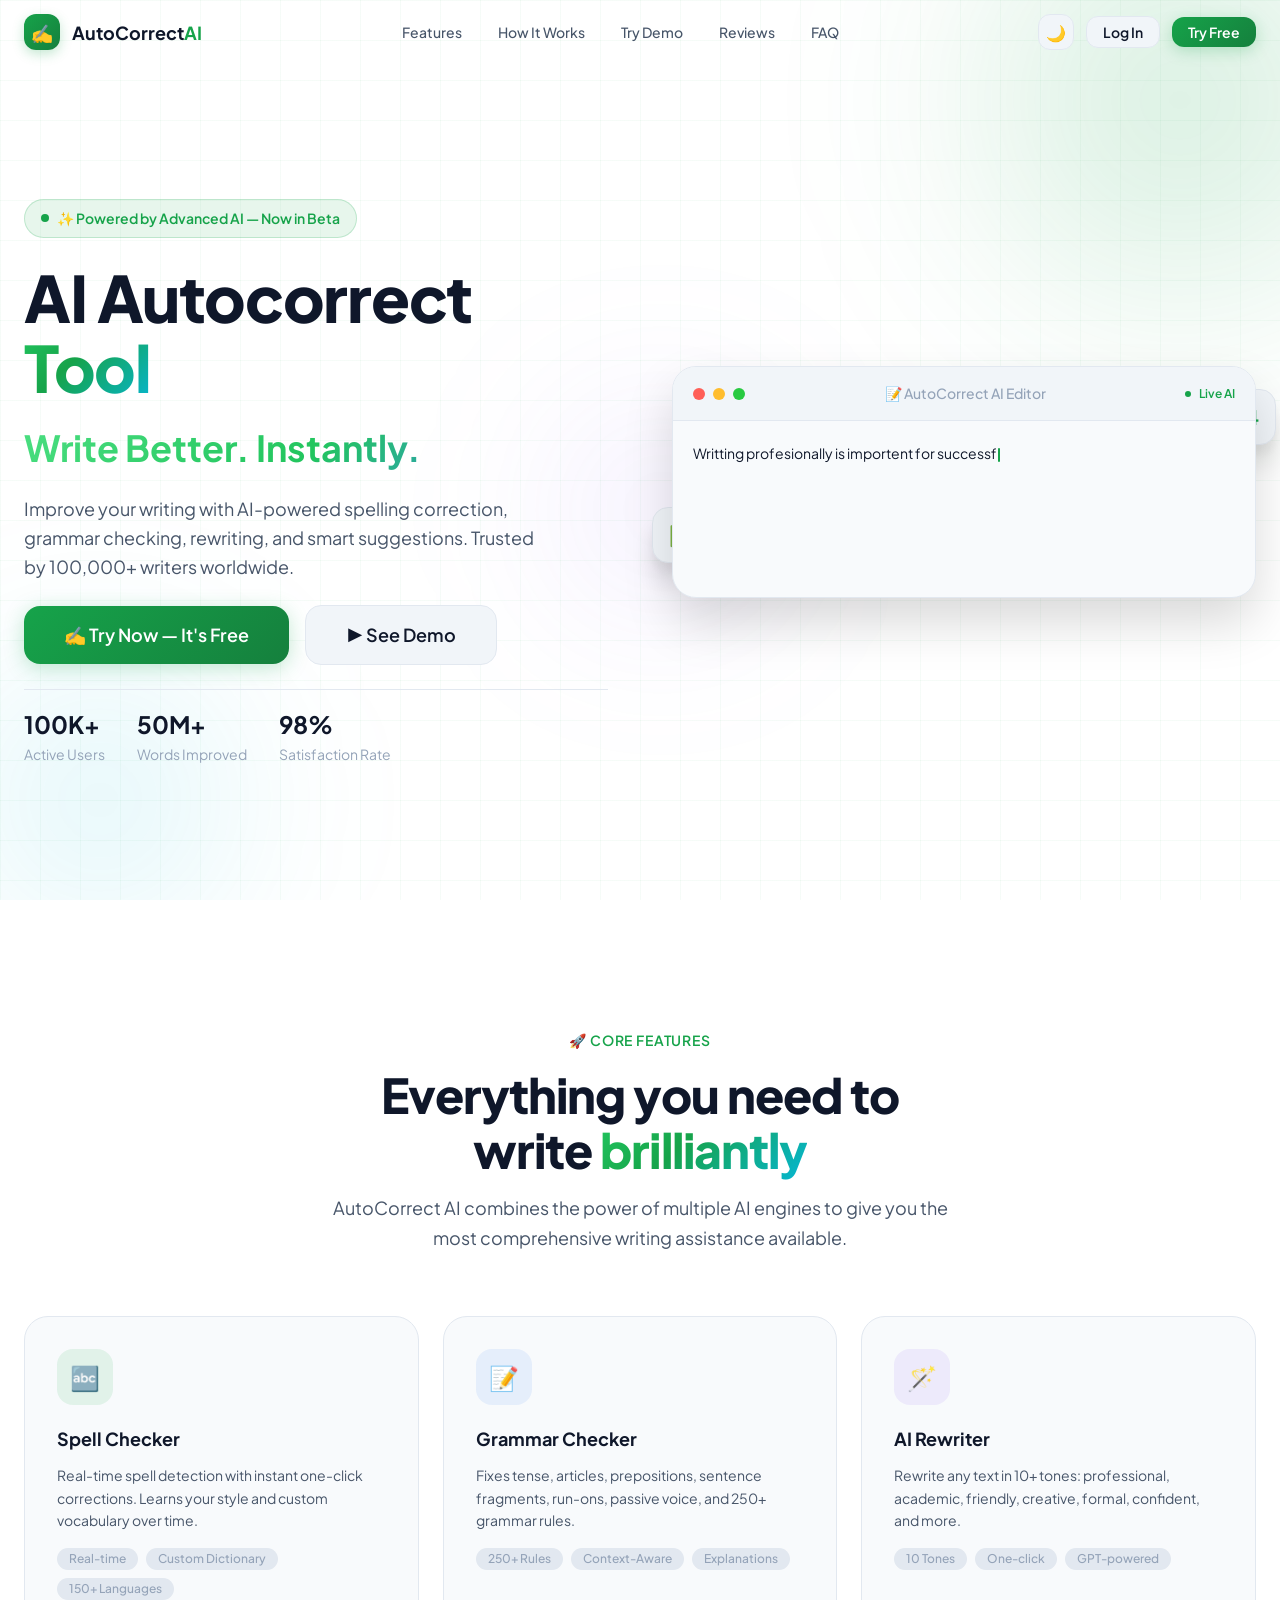
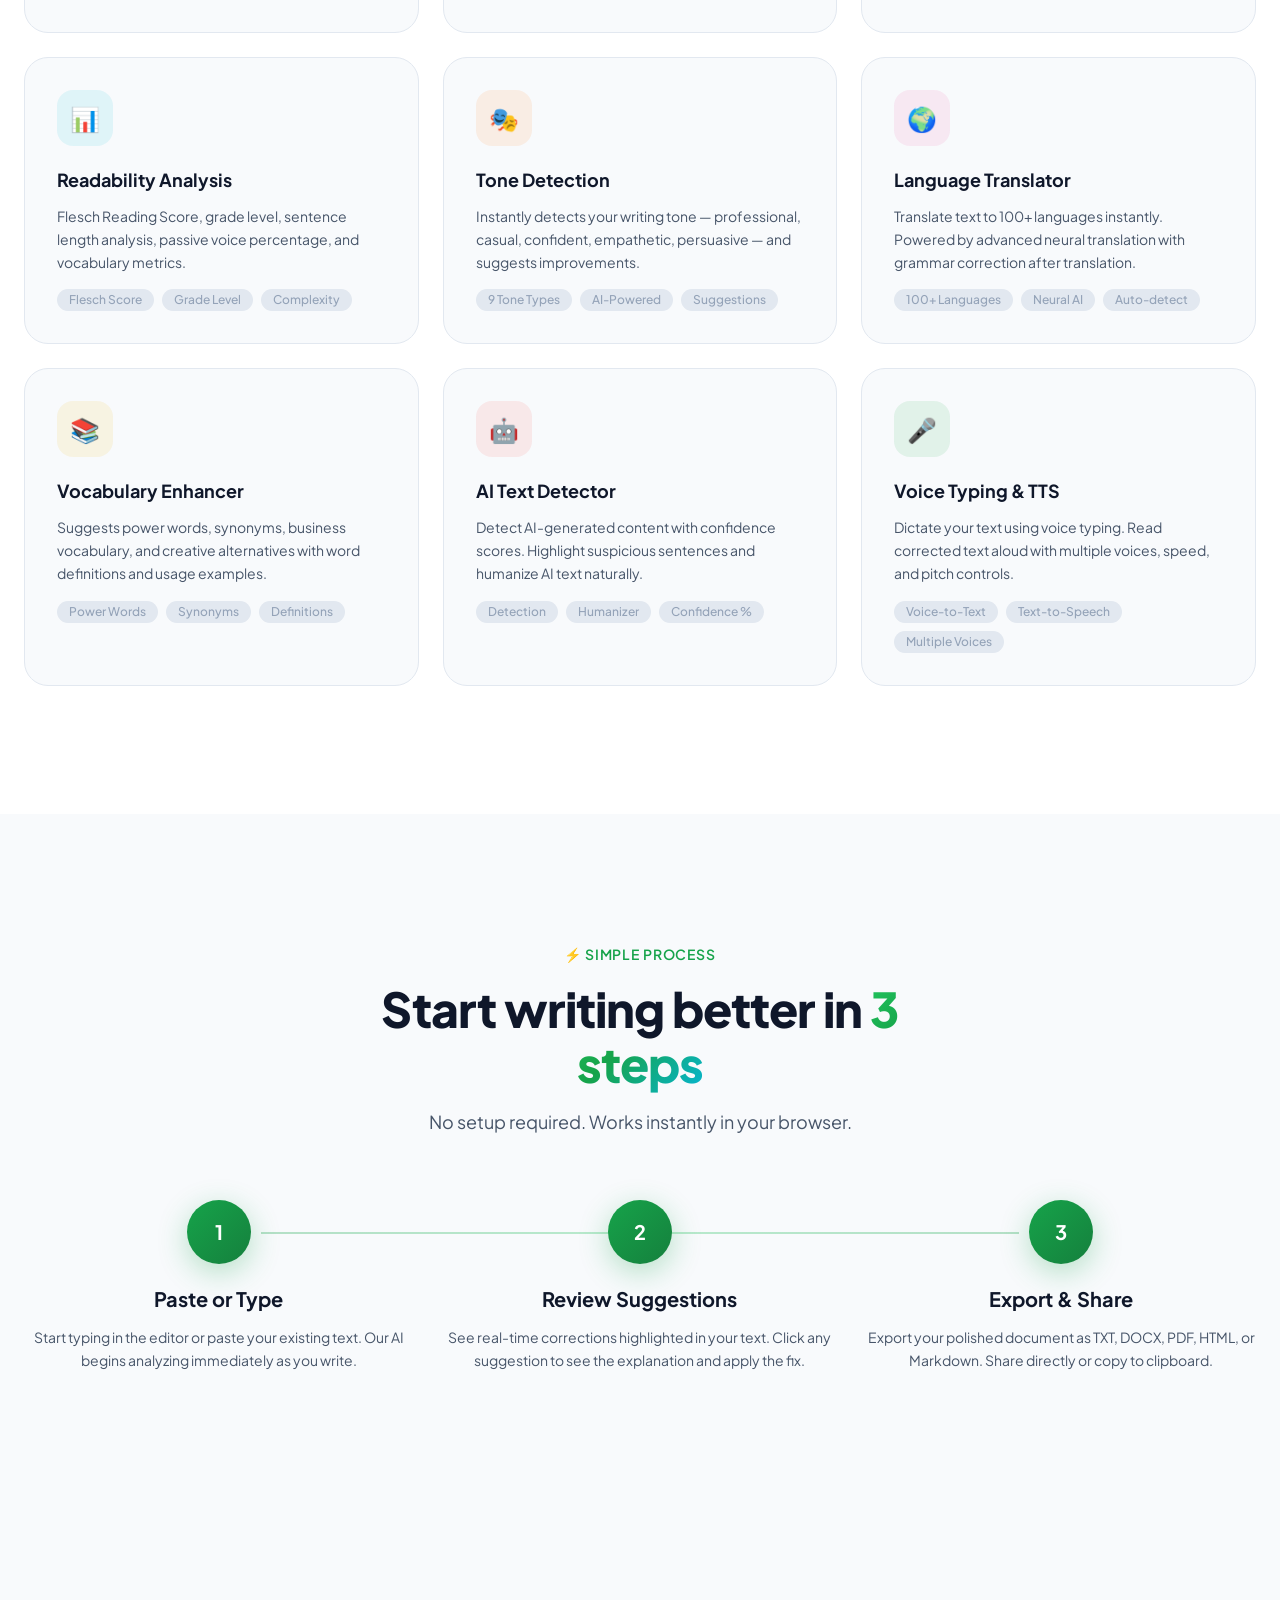
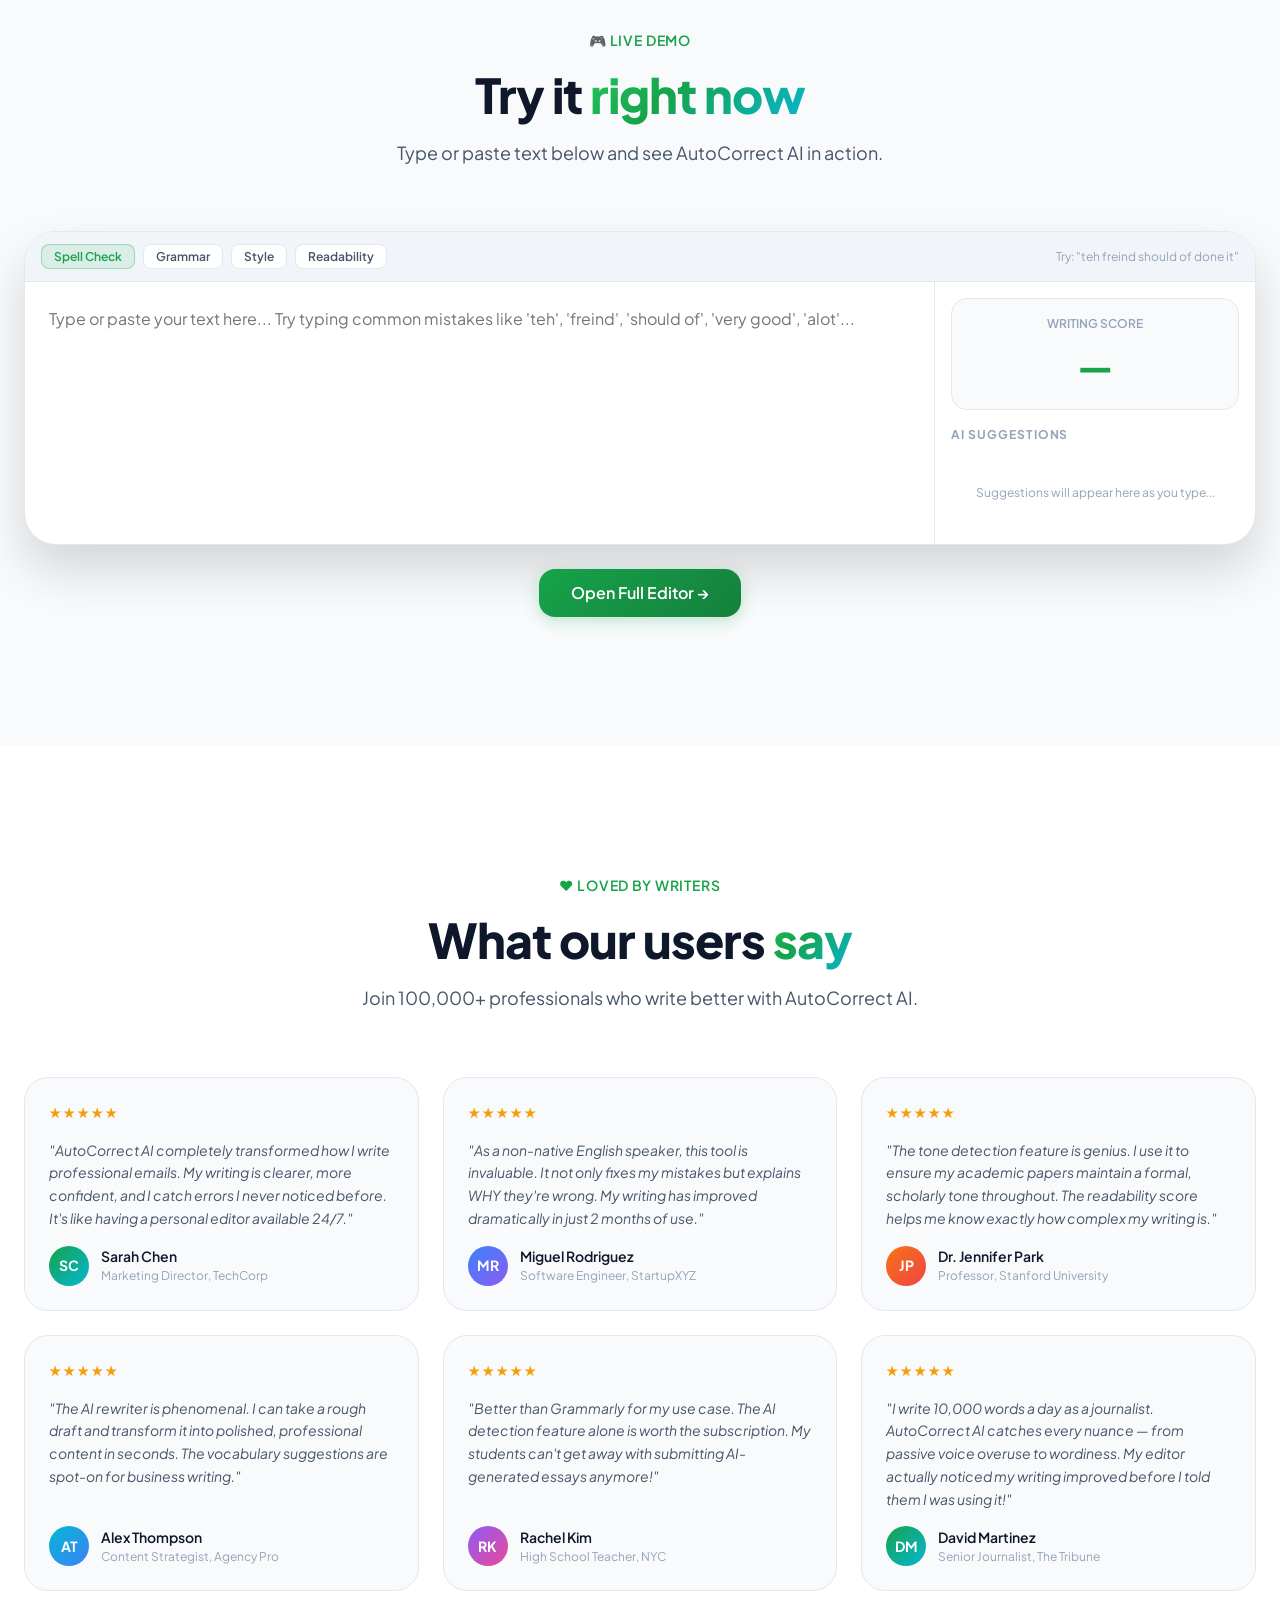
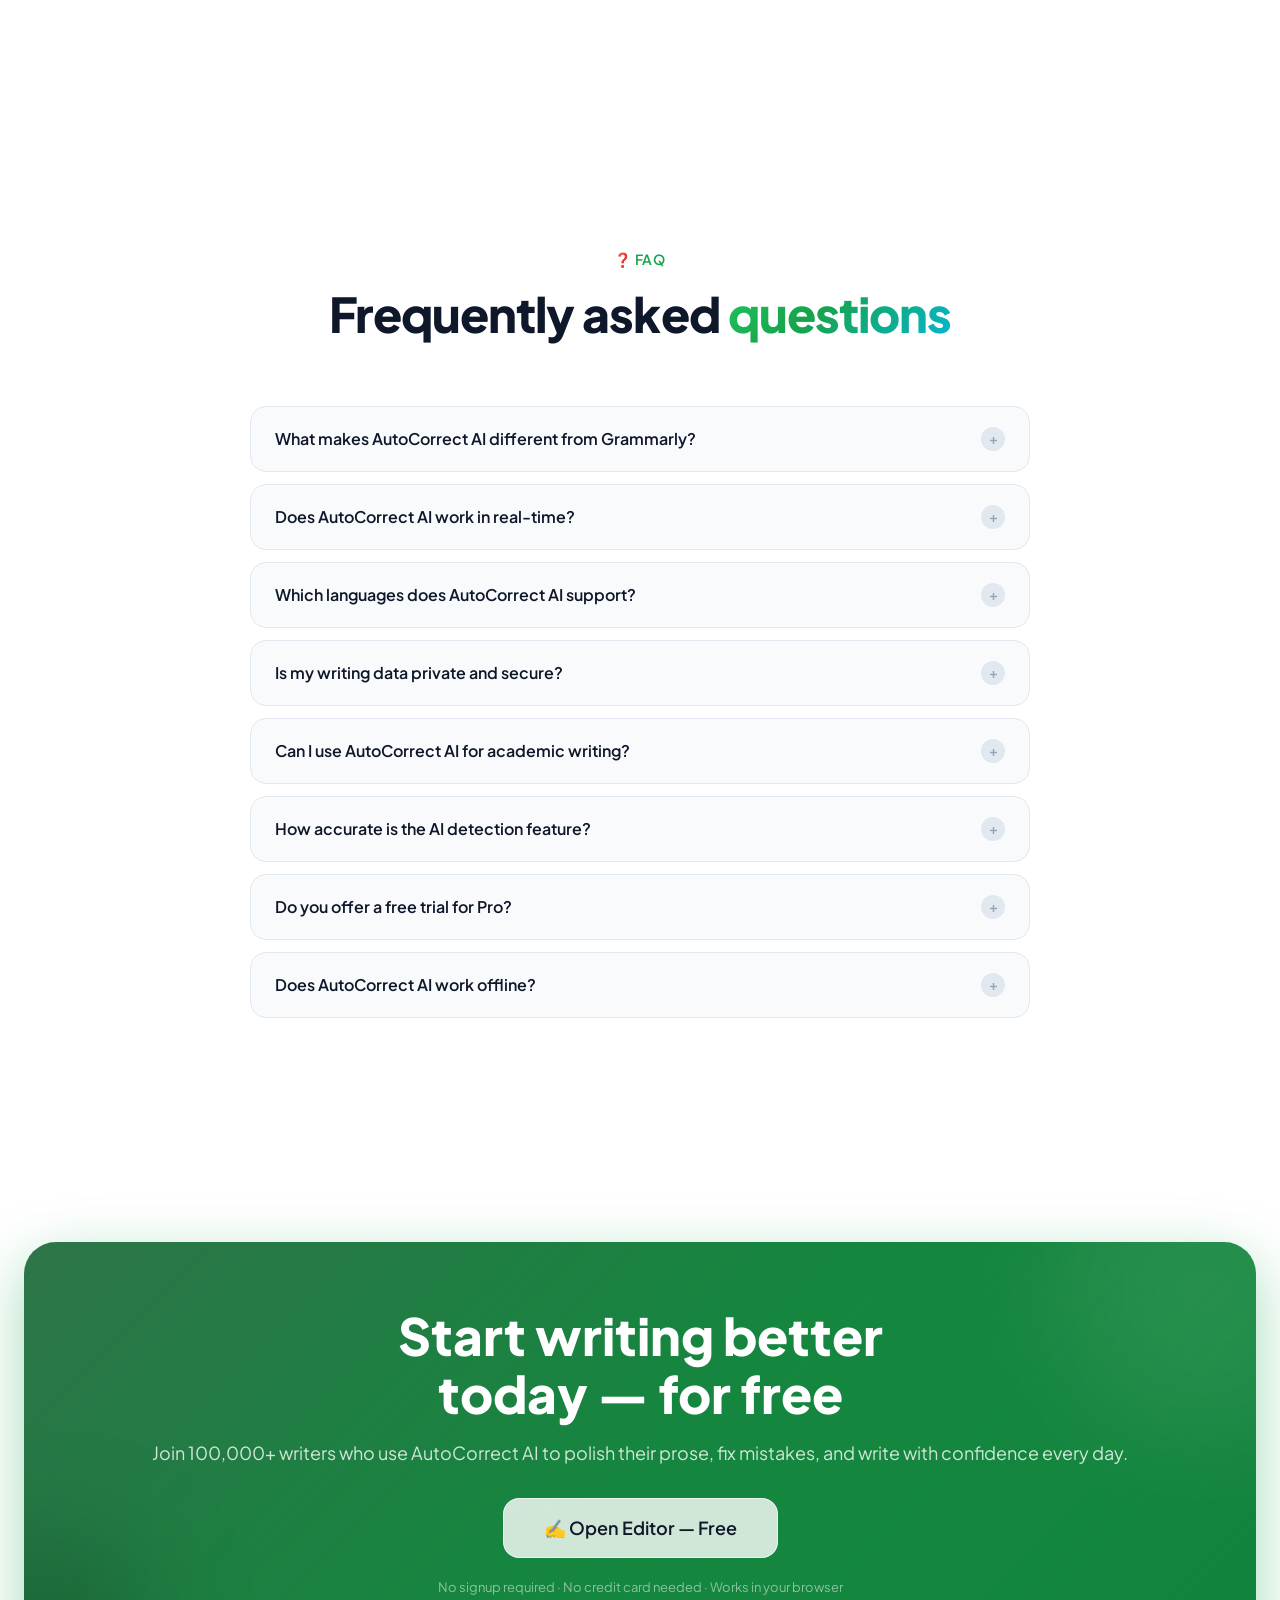
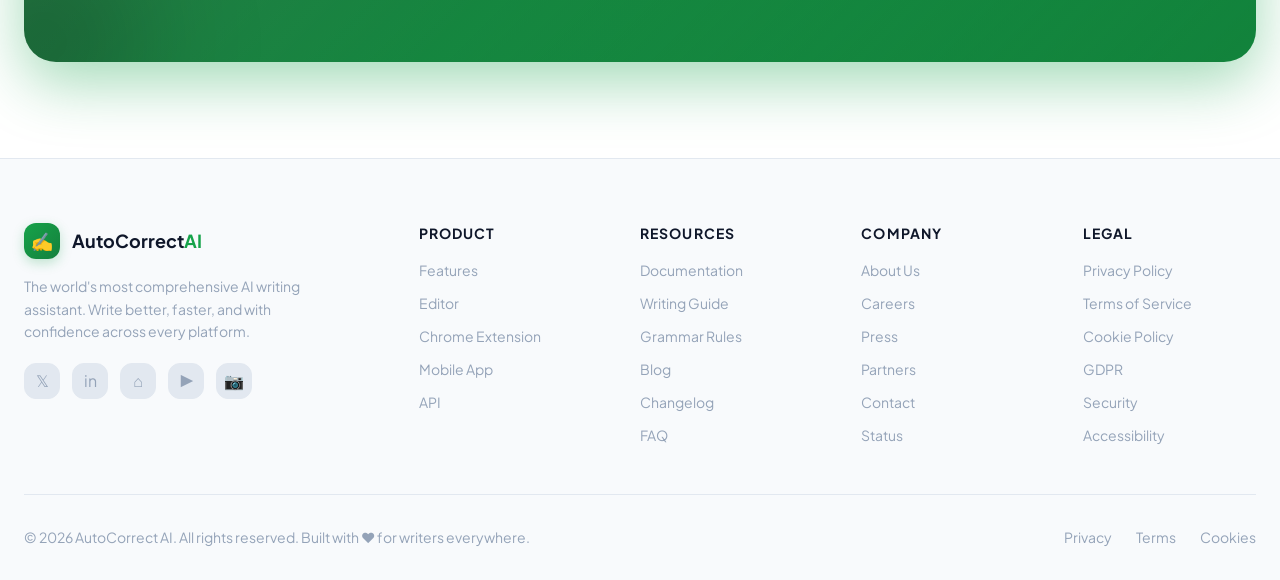
==== commit dafe697d: "feat: initialize landing page with hero section, feature showcase, and responsive navigation" ====
--- a/autocorrect-ai/index.html
+++ b/autocorrect-ai/index.html
@@ -164,40 +164,6 @@
 </section>
 
 <!-- ============================================================
-     Trusted By
-     ============================================================ -->
-<section class="trusted">
-  <div class="container">
-    <p class="trusted-label">Trusted by teams at world-class companies</p>
-    <div class="trusted-marquee-wrapper">
-      <div class="trusted-marquee">
-        <!-- Duplicated for infinite loop -->
-        <div class="trusted-logo"><div class="trusted-logo-icon">🔵</div>Microsoft</div>
-        <div class="trusted-logo"><div class="trusted-logo-icon">🔴</div>Google</div>
-        <div class="trusted-logo"><div class="trusted-logo-icon">🟠</div>Amazon</div>
-        <div class="trusted-logo"><div class="trusted-logo-icon">⚫</div>Apple</div>
-        <div class="trusted-logo"><div class="trusted-logo-icon">🔵</div>Meta</div>
-        <div class="trusted-logo"><div class="trusted-logo-icon">🟦</div>Salesforce</div>
-        <div class="trusted-logo"><div class="trusted-logo-icon">🟣</div>Slack</div>
-        <div class="trusted-logo"><div class="trusted-logo-icon">🔵</div>LinkedIn</div>
-        <div class="trusted-logo"><div class="trusted-logo-icon">🟥</div>Adobe</div>
-        <div class="trusted-logo"><div class="trusted-logo-icon">🟢</div>Shopify</div>
-        <div class="trusted-logo"><div class="trusted-logo-icon">🔵</div>Microsoft</div>
-        <div class="trusted-logo"><div class="trusted-logo-icon">🔴</div>Google</div>
-        <div class="trusted-logo"><div class="trusted-logo-icon">🟠</div>Amazon</div>
-        <div class="trusted-logo"><div class="trusted-logo-icon">⚫</div>Apple</div>
-        <div class="trusted-logo"><div class="trusted-logo-icon">🔵</div>Meta</div>
-        <div class="trusted-logo"><div class="trusted-logo-icon">🟦</div>Salesforce</div>
-        <div class="trusted-logo"><div class="trusted-logo-icon">🟣</div>Slack</div>
-        <div class="trusted-logo"><div class="trusted-logo-icon">🔵</div>LinkedIn</div>
-        <div class="trusted-logo"><div class="trusted-logo-icon">🟥</div>Adobe</div>
-        <div class="trusted-logo"><div class="trusted-logo-icon">🟢</div>Shopify</div>
-      </div>
-    </div>
-  </div>
-</section>
-
-<!-- ============================================================
      Features Section
      ============================================================ -->
 <section class="section" id="features">
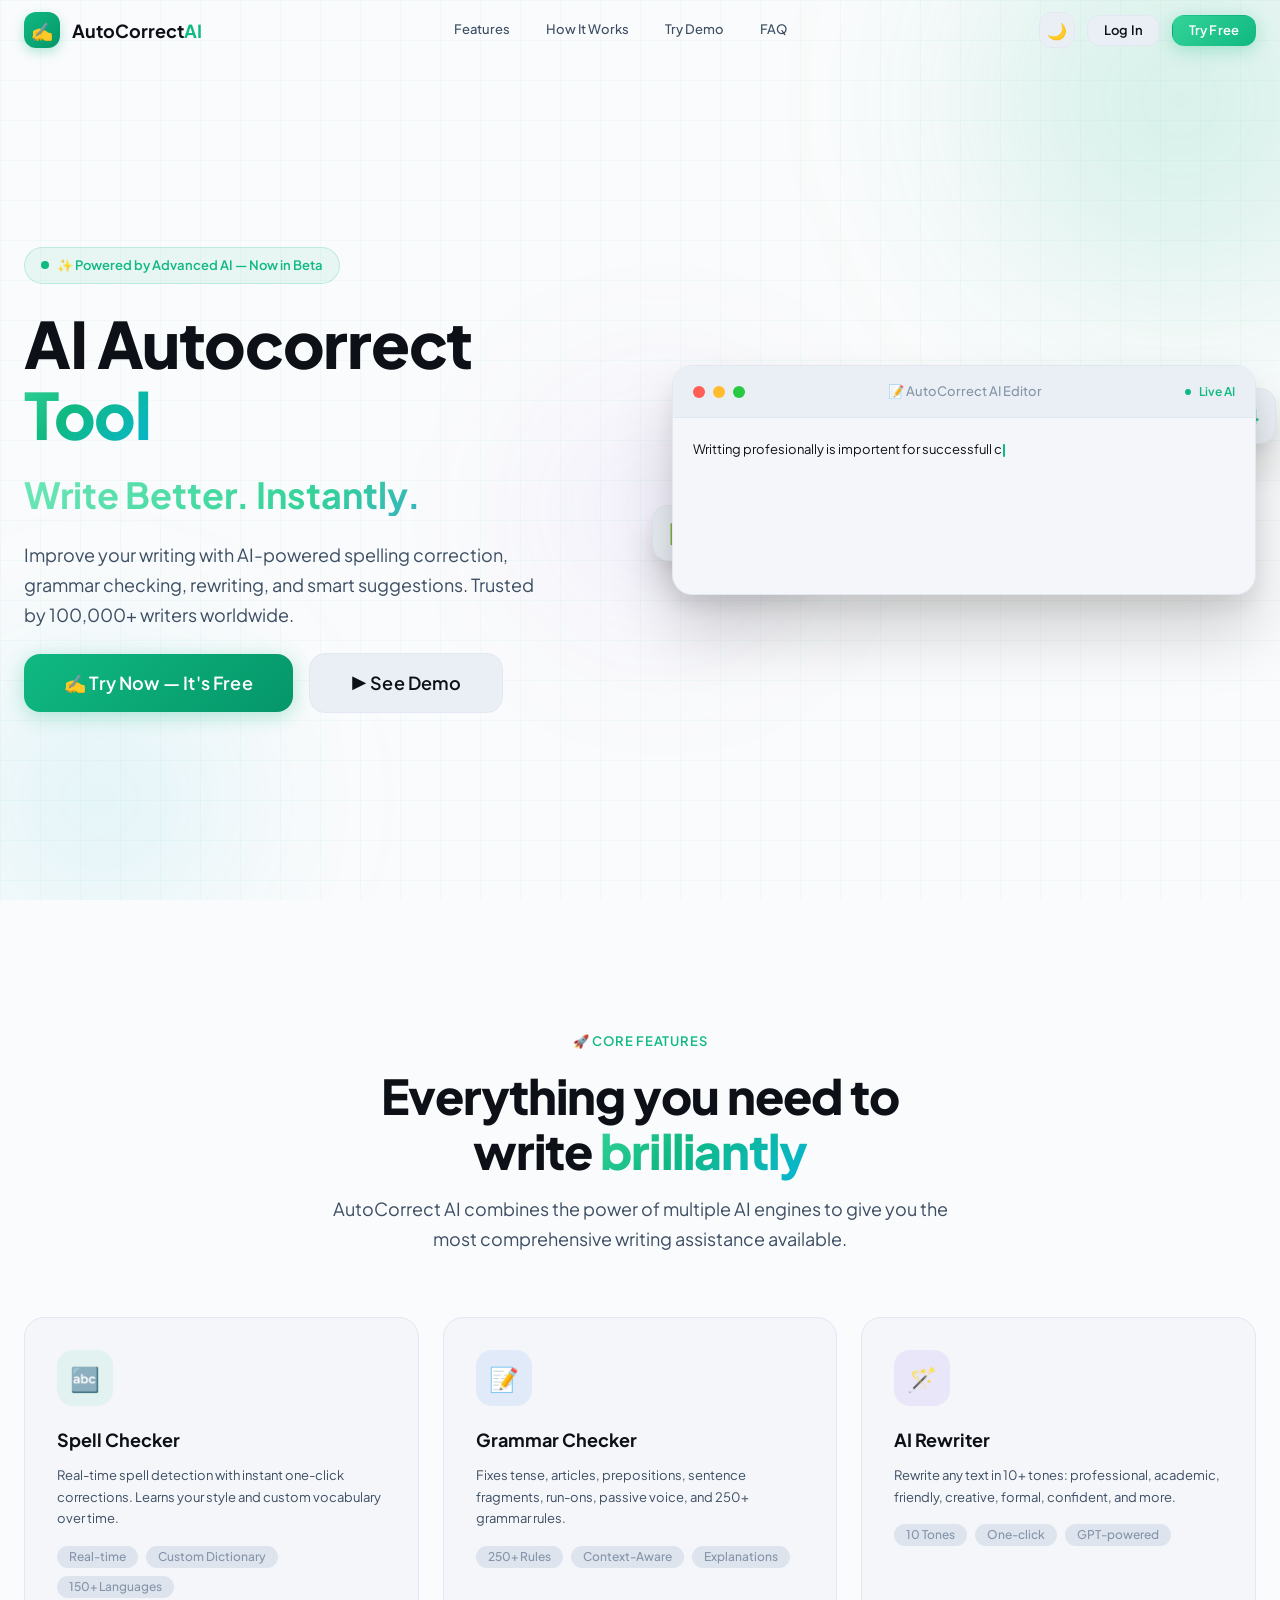
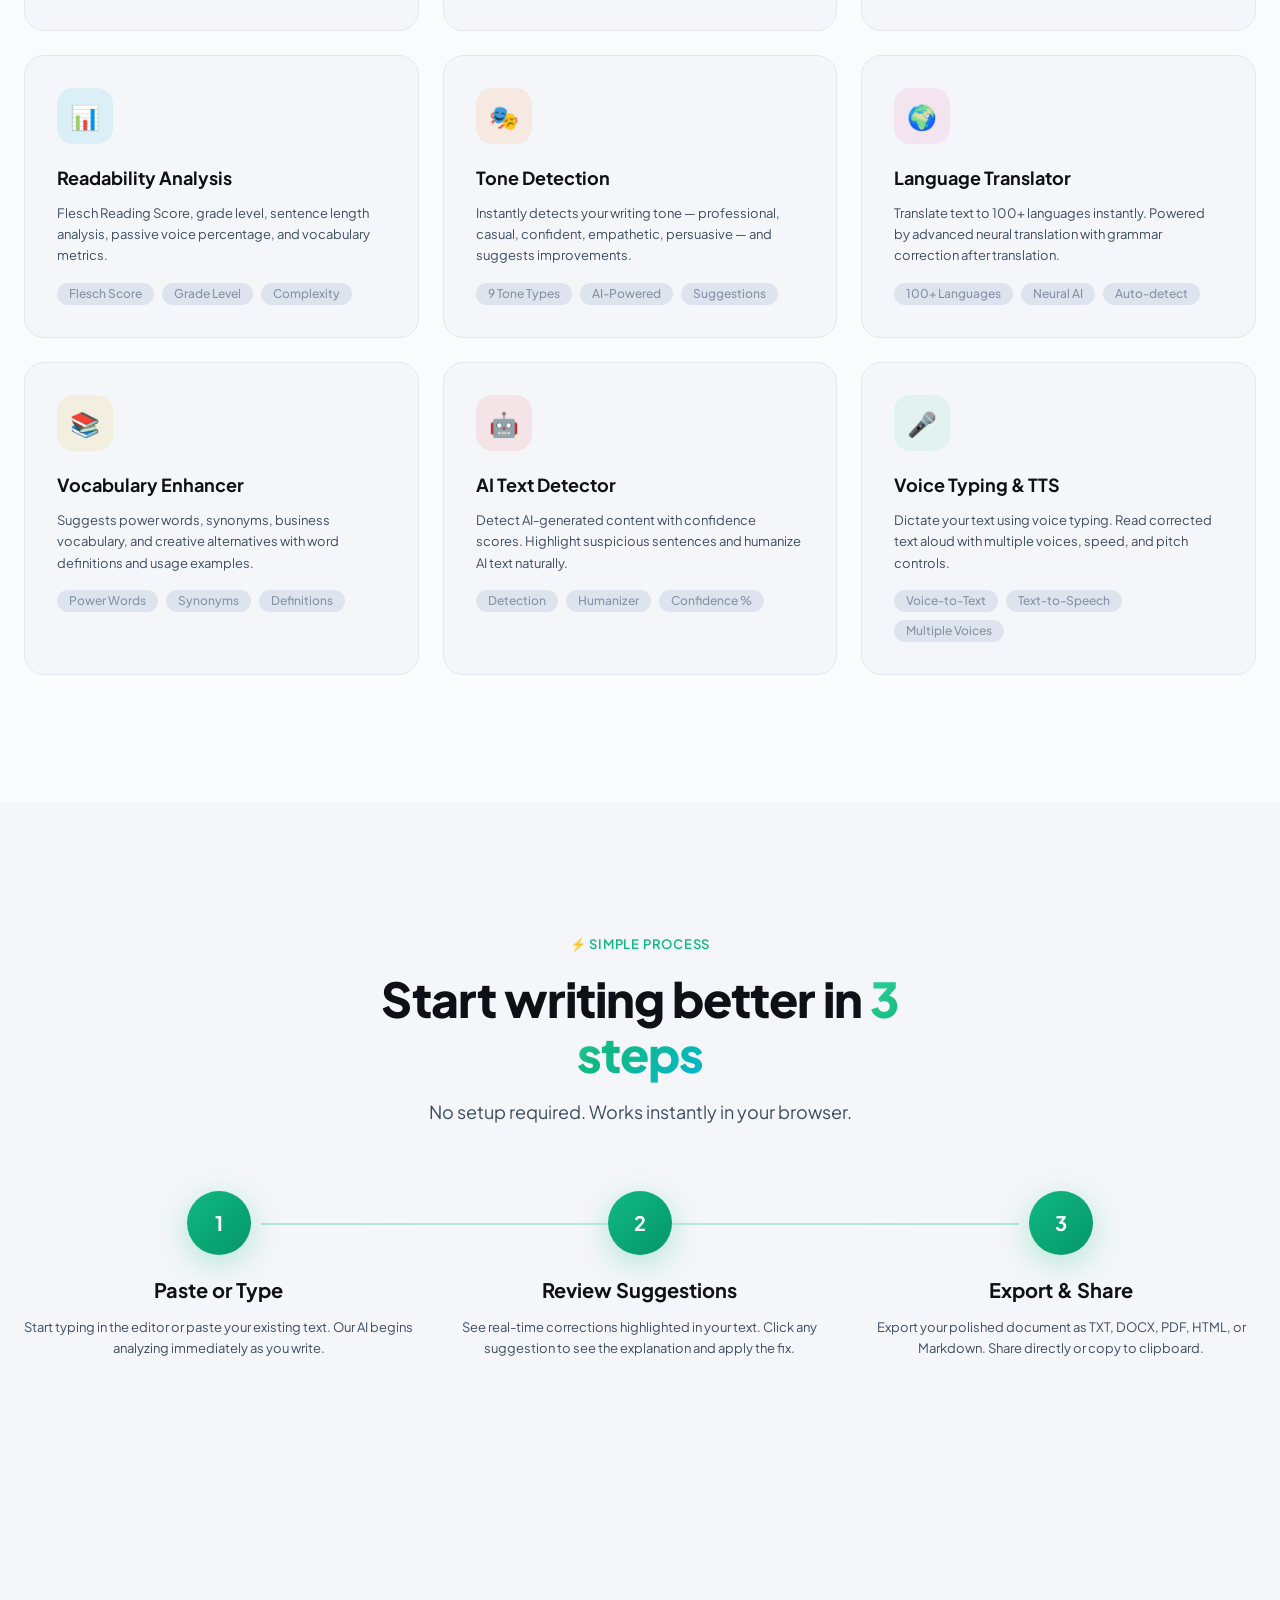
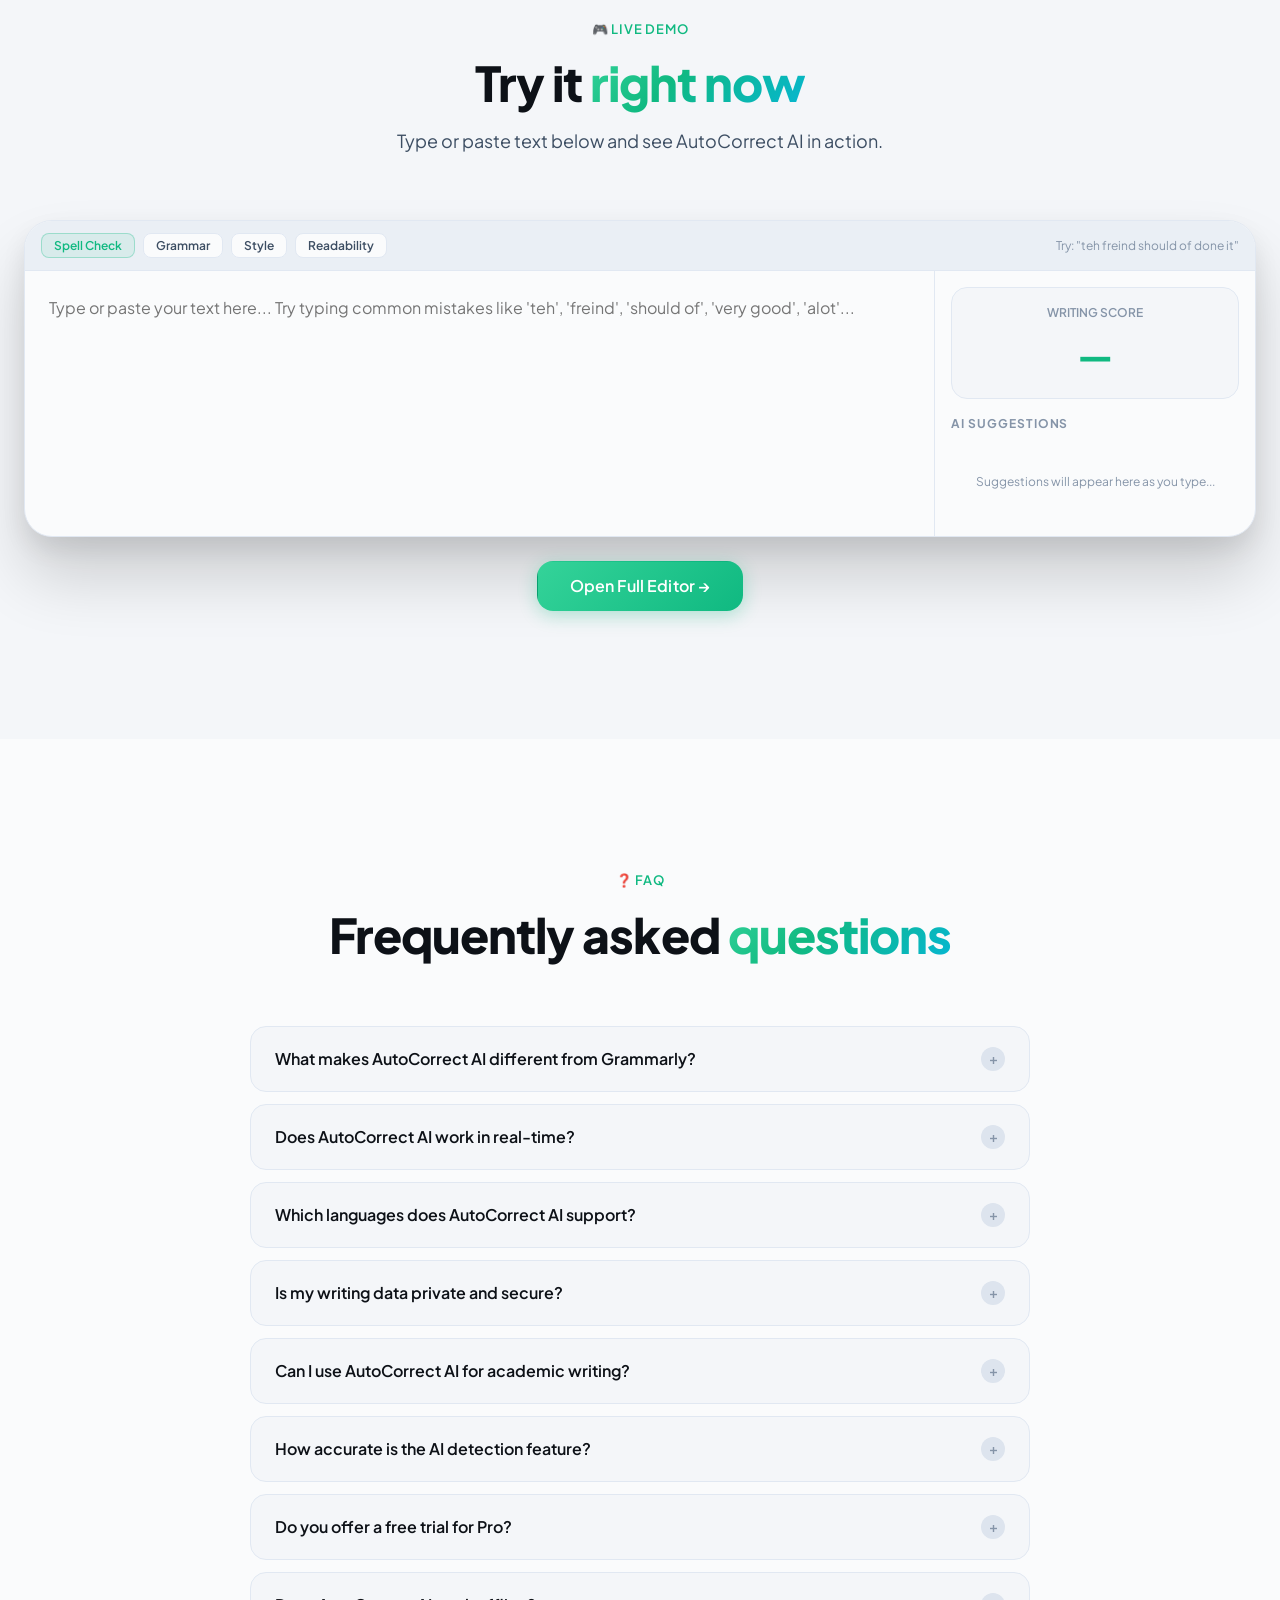
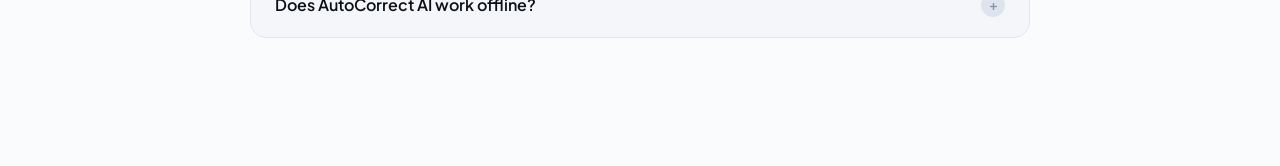
==== commit a779d5e5: "eat: add editor dashboard and landing page structure with AI writing tools" ====
--- a/autocorrect-ai/index.html
+++ b/autocorrect-ai/index.html
@@ -37,7 +37,6 @@
       <a href="#features" class="nav-link">Features</a>
       <a href="#how-it-works" class="nav-link">How It Works</a>
       <a href="#demo" class="nav-link">Try Demo</a>
-      <a href="#testimonials" class="nav-link">Reviews</a>
       <a href="#faq" class="nav-link">FAQ</a>
     </div>
 
@@ -58,7 +57,6 @@
   <a href="#features" class="nav-link mobile-nav-link">Features</a>
   <a href="#how-it-works" class="nav-link mobile-nav-link">How It Works</a>
   <a href="#demo" class="nav-link mobile-nav-link">Try Demo</a>
-  <a href="#testimonials" class="nav-link mobile-nav-link">Reviews</a>
   <a href="editor.html" class="btn btn-primary btn-block" style="margin-top:8px">Try Free →</a>
 </div>
 
@@ -102,20 +100,7 @@
         </a>
       </div>
 
-      <div class="hero-stats">
-        <div>
-          <div class="hero-stat-value"><span data-count="100" data-suffix="K+">0</span></div>
-          <div class="hero-stat-label">Active Users</div>
-        </div>
-        <div>
-          <div class="hero-stat-value"><span data-count="50" data-suffix="M+">0</span></div>
-          <div class="hero-stat-label">Words Improved</div>
-        </div>
-        <div>
-          <div class="hero-stat-value"><span data-count="98" data-suffix="%">0</span></div>
-          <div class="hero-stat-label">Satisfaction Rate</div>
-        </div>
-      </div>
+
     </div>
 
     <!-- Demo Widget -->
@@ -366,96 +351,8 @@
   </div>
 </section>
 
-<!-- ============================================================
-     Testimonials
-     ============================================================ -->
-<section class="testimonials" id="testimonials">
-  <div class="container">
-    <div class="section-header animate-on-scroll">
-      <div class="section-eyebrow">❤️ Loved by Writers</div>
-      <h2 class="section-title">What our users <span class="gradient-text">say</span></h2>
-      <p class="section-subtitle">Join 100,000+ professionals who write better with AutoCorrect AI.</p>
-    </div>
-
-    <div class="testimonials-grid">
-      <div class="testimonial-card animate-on-scroll delay-1">
-        <div class="testimonial-stars">★★★★★</div>
-        <p class="testimonial-text">"AutoCorrect AI completely transformed how I write professional emails. My writing is clearer, more confident, and I catch errors I never noticed before. It's like having a personal editor available 24/7."</p>
-        <div class="testimonial-author">
-          <div class="author-avatar">SC</div>
-          <div>
-            <div class="author-name">Sarah Chen</div>
-            <div class="author-role">Marketing Director, TechCorp</div>
-          </div>
-        </div>
-      </div>
-
-      <div class="testimonial-card animate-on-scroll delay-2">
-        <div class="testimonial-stars">★★★★★</div>
-        <p class="testimonial-text">"As a non-native English speaker, this tool is invaluable. It not only fixes my mistakes but explains WHY they're wrong. My writing has improved dramatically in just 2 months of use."</p>
-        <div class="testimonial-author">
-          <div class="author-avatar" style="background:linear-gradient(135deg,#3B82F6,#8B5CF6)">MR</div>
-          <div>
-            <div class="author-name">Miguel Rodriguez</div>
-            <div class="author-role">Software Engineer, StartupXYZ</div>
-          </div>
-        </div>
-      </div>
-
-      <div class="testimonial-card animate-on-scroll delay-3">
-        <div class="testimonial-stars">★★★★★</div>
-        <p class="testimonial-text">"The tone detection feature is genius. I use it to ensure my academic papers maintain a formal, scholarly tone throughout. The readability score helps me know exactly how complex my writing is."</p>
-        <div class="testimonial-author">
-          <div class="author-avatar" style="background:linear-gradient(135deg,#F97316,#EF4444)">JP</div>
-          <div>
-            <div class="author-name">Dr. Jennifer Park</div>
-            <div class="author-role">Professor, Stanford University</div>
-          </div>
-        </div>
-      </div>
-
-      <div class="testimonial-card animate-on-scroll delay-4">
-        <div class="testimonial-stars">★★★★★</div>
-        <p class="testimonial-text">"The AI rewriter is phenomenal. I can take a rough draft and transform it into polished, professional content in seconds. The vocabulary suggestions are spot-on for business writing."</p>
-        <div class="testimonial-author">
-          <div class="author-avatar" style="background:linear-gradient(135deg,#06B6D4,#3B82F6)">AT</div>
-          <div>
-            <div class="author-name">Alex Thompson</div>
-            <div class="author-role">Content Strategist, Agency Pro</div>
-          </div>
-        </div>
-      </div>
-
-      <div class="testimonial-card animate-on-scroll delay-5">
-        <div class="testimonial-stars">★★★★★</div>
-        <p class="testimonial-text">"Better than Grammarly for my use case. The AI detection feature alone is worth the subscription. My students can't get away with submitting AI-generated essays anymore!"</p>
-        <div class="testimonial-author">
-          <div class="author-avatar" style="background:linear-gradient(135deg,#8B5CF6,#EC4899)">RK</div>
-          <div>
-            <div class="author-name">Rachel Kim</div>
-            <div class="author-role">High School Teacher, NYC</div>
-          </div>
-        </div>
-      </div>
-
-      <div class="testimonial-card animate-on-scroll delay-6">
-        <div class="testimonial-stars">★★★★★</div>
-        <p class="testimonial-text">"I write 10,000 words a day as a journalist. AutoCorrect AI catches every nuance — from passive voice overuse to wordiness. My editor actually noticed my writing improved before I told them I was using it!"</p>
-        <div class="testimonial-author">
-          <div class="author-avatar" style="background:linear-gradient(135deg,#16A34A,#06B6D4)">DM</div>
-          <div>
-            <div class="author-name">David Martinez</div>
-            <div class="author-role">Senior Journalist, The Tribune</div>
-          </div>
-        </div>
-      </div>
-    </div>
-  </div>
-</section>
-
-<!-- ============================================================
-     FAQ
-     ============================================================ -->
+
+
 <section class="faq" id="faq">
   <div class="container">
     <div class="section-header animate-on-scroll">
@@ -531,115 +428,7 @@
   </div>
 </section>
 
-<!-- ============================================================
-     CTA Section
-     ============================================================ -->
-<section class="cta-section">
-  <div class="container">
-    <div class="cta-card animate-on-scroll">
-      <div class="cta-card-orb cta-orb-1"></div>
-      <div class="cta-card-orb cta-orb-2"></div>
-
-      <h2 class="cta-title">Start writing better<br>today — for free</h2>
-      <p class="cta-subtitle">Join 100,000+ writers who use AutoCorrect AI to polish their prose, fix mistakes, and write with confidence every day.</p>
-
-      <div class="cta-actions">
-        <a href="editor.html" class="btn btn-glass btn-xl">
-          ✍ Open Editor — Free
-        </a>
-      </div>
-
-      <p style="color:rgba(255,255,255,0.5);font-size:13px;margin-top:20px;position:relative">
-        No signup required · No credit card needed · Works in your browser
-      </p>
-    </div>
-  </div>
-</section>
-
-<!-- ============================================================
-     Footer
-     ============================================================ -->
-<footer class="footer" id="footer">
-  <div class="container">
-    <div class="footer-grid">
-      <!-- Brand -->
-      <div>
-        <div class="nav-logo">
-          <div class="nav-logo-icon">✍</div>
-          <span class="nav-logo-text">AutoCorrect<span>AI</span></span>
-        </div>
-        <p class="footer-brand-desc">The world's most comprehensive AI writing assistant. Write better, faster, and with confidence across every platform.</p>
-        <div class="footer-social">
-          <a href="#" class="social-link" aria-label="Twitter">𝕏</a>
-          <a href="#" class="social-link" aria-label="LinkedIn">in</a>
-          <a href="#" class="social-link" aria-label="GitHub">⌂</a>
-          <a href="#" class="social-link" aria-label="YouTube">▶</a>
-          <a href="#" class="social-link" aria-label="Instagram">📷</a>
-        </div>
-      </div>
-
-      <!-- Product -->
-      <div>
-        <div class="footer-col-title">Product</div>
-        <div class="footer-links">
-          <a href="#features" class="footer-link">Features</a>
-          <a href="editor.html" class="footer-link">Editor</a>
-          <a href="#" class="footer-link">Chrome Extension</a>
-          <a href="#" class="footer-link">Mobile App</a>
-          <a href="#" class="footer-link">API</a>
-        </div>
-      </div>
-
-      <!-- Resources -->
-      <div>
-        <div class="footer-col-title">Resources</div>
-        <div class="footer-links">
-          <a href="#" class="footer-link">Documentation</a>
-          <a href="#" class="footer-link">Writing Guide</a>
-          <a href="#" class="footer-link">Grammar Rules</a>
-          <a href="#" class="footer-link">Blog</a>
-          <a href="#" class="footer-link">Changelog</a>
-          <a href="#faq" class="footer-link">FAQ</a>
-        </div>
-      </div>
-
-      <!-- Company -->
-      <div>
-        <div class="footer-col-title">Company</div>
-        <div class="footer-links">
-          <a href="#" class="footer-link">About Us</a>
-          <a href="#" class="footer-link">Careers</a>
-          <a href="#" class="footer-link">Press</a>
-          <a href="#" class="footer-link">Partners</a>
-          <a href="#" class="footer-link">Contact</a>
-          <a href="#" class="footer-link">Status</a>
-        </div>
-      </div>
-
-      <!-- Legal -->
-      <div>
-        <div class="footer-col-title">Legal</div>
-        <div class="footer-links">
-          <a href="#" class="footer-link">Privacy Policy</a>
-          <a href="#" class="footer-link">Terms of Service</a>
-          <a href="#" class="footer-link">Cookie Policy</a>
-          <a href="#" class="footer-link">GDPR</a>
-          <a href="#" class="footer-link">Security</a>
-          <a href="#" class="footer-link">Accessibility</a>
-        </div>
-      </div>
-    </div>
-
-    <div class="footer-bottom">
-      <p>© 2026 AutoCorrect AI. All rights reserved. Built with ❤️ for writers everywhere.</p>
-      <div class="footer-bottom-links">
-        <a href="#" class="footer-link">Privacy</a>
-        <a href="#" class="footer-link">Terms</a>
-        <a href="#" class="footer-link">Cookies</a>
-      </div>
-    </div>
-  </div>
-</footer>
+
 
 <script src="js/themes.js"></script>
 <script src="js/landing.js"></script>
--- a/autocorrect-ai/css/variables.css
+++ b/autocorrect-ai/css/variables.css
@@ -1,66 +1,73 @@
 /* ============================================
-   AutoCorrect AI — Design Tokens
+   AutoCorrect AI — Design Tokens (Enhanced)
    ============================================ */
 
+@import url('https://fonts.googleapis.com/css2?family=Plus+Jakarta+Sans:ital,wght@0,300;0,400;0,500;0,600;0,700;0,800;1,400;1,600&family=Inter:wght@300;400;500;600;700&family=JetBrains+Mono:wght@400;500&display=swap');
+
 :root {
-  /* Brand Colors */
-  --primary:          #16A34A;
-  --primary-dark:     #15803D;
-  --primary-darker:   #166534;
-  --primary-light:    #22C55E;
-  --primary-lighter:  #4ADE80;
-  --primary-glow:     rgba(22, 163, 74, 0.25);
-  --primary-subtle:   rgba(22, 163, 74, 0.1);
+  /* Brand Colors — more vivid, warmer green */
+  --primary:          #10B981;
+  --primary-dark:     #059669;
+  --primary-darker:   #047857;
+  --primary-light:    #34D399;
+  --primary-lighter:  #6EE7B7;
+  --primary-glow:     rgba(16, 185, 129, 0.30);
+  --primary-subtle:   rgba(16, 185, 129, 0.08);
+  --primary-border:   rgba(16, 185, 129, 0.25);
 
-  /* Accent */
+  /* Accent Palette */
   --accent-purple:    #8B5CF6;
+  --accent-purple-light: #A78BFA;
   --accent-blue:      #3B82F6;
+  --accent-blue-light: #60A5FA;
   --accent-cyan:      #06B6D4;
   --accent-orange:    #F97316;
   --accent-yellow:    #EAB308;
   --accent-red:       #EF4444;
   --accent-pink:      #EC4899;
 
-  /* Light Mode Surfaces */
-  --surface-bg:       #FFFFFF;
-  --surface-1:        #F8FAFC;
-  --surface-2:        #F1F5F9;
-  --surface-3:        #E2E8F0;
-  --surface-4:        #CBD5E1;
-  --surface-overlay:  rgba(255,255,255,0.85);
+  /* Light Mode Surfaces — subtle warm tint */
+  --surface-bg:       #FAFBFC;
+  --surface-1:        #F4F6F9;
+  --surface-2:        #EAEFF5;
+  --surface-3:        #DDE4EE;
+  --surface-4:        #C8D3E2;
+  --surface-overlay:  rgba(250, 251, 252, 0.92);
 
   /* Light Mode Text */
-  --text-primary:     #0F172A;
-  --text-secondary:   #475569;
-  --text-muted:       #94A3B8;
+  --text-primary:     #0D1117;
+  --text-secondary:   #3D4E63;
+  --text-muted:       #8594A8;
   --text-inverse:     #FFFFFF;
 
   /* Light Mode Borders */
-  --border:           #E2E8F0;
-  --border-strong:    #CBD5E1;
+  --border:           #E1E8F2;
+  --border-strong:    #C5D0DF;
   --border-focus:     var(--primary);
 
-  /* Shadows */
-  --shadow-xs:        0 1px 2px rgba(0,0,0,0.05);
-  --shadow-sm:        0 1px 3px rgba(0,0,0,0.10), 0 1px 2px rgba(0,0,0,0.06);
-  --shadow-md:        0 4px 6px rgba(0,0,0,0.07), 0 2px 4px rgba(0,0,0,0.06);
-  --shadow-lg:        0 10px 15px rgba(0,0,0,0.10), 0 4px 6px rgba(0,0,0,0.05);
-  --shadow-xl:        0 20px 25px rgba(0,0,0,0.10), 0 10px 10px rgba(0,0,0,0.04);
-  --shadow-2xl:       0 25px 50px rgba(0,0,0,0.15);
-  --shadow-green:     0 8px 30px rgba(22, 163, 74, 0.3);
-  --shadow-green-lg:  0 20px 60px rgba(22, 163, 74, 0.4);
+  /* Shadows — richer layering */
+  --shadow-xs:        0 1px 2px rgba(0,0,0,0.04);
+  --shadow-sm:        0 1px 4px rgba(0,0,0,0.07), 0 1px 2px rgba(0,0,0,0.05);
+  --shadow-md:        0 4px 12px rgba(0,0,0,0.08), 0 2px 4px rgba(0,0,0,0.06);
+  --shadow-lg:        0 12px 24px rgba(0,0,0,0.10), 0 4px 8px rgba(0,0,0,0.06);
+  --shadow-xl:        0 24px 40px rgba(0,0,0,0.12), 0 8px 16px rgba(0,0,0,0.06);
+  --shadow-2xl:       0 40px 64px rgba(0,0,0,0.16), 0 12px 24px rgba(0,0,0,0.08);
+  --shadow-green:     0 8px 30px rgba(16, 185, 129, 0.28);
+  --shadow-green-lg:  0 20px 60px rgba(16, 185, 129, 0.38);
+  --shadow-inset:     inset 0 1px 3px rgba(0,0,0,0.06);
 
   /* Glass */
-  --glass-bg:         rgba(255, 255, 255, 0.8);
-  --glass-border:     rgba(255, 255, 255, 0.6);
-  --glass-blur:       blur(20px);
+  --glass-bg:         rgba(255, 255, 255, 0.75);
+  --glass-border:     rgba(255, 255, 255, 0.65);
+  --glass-blur:       blur(24px);
+  --glass-shadow:     0 8px 32px rgba(0,0,0,0.08);
 
   /* Typography */
   --font-sans:        'Plus Jakarta Sans', 'Inter', -apple-system, BlinkMacSystemFont, sans-serif;
   --font-mono:        'JetBrains Mono', 'Fira Code', 'Cascadia Code', monospace;
 
   --text-xs:          0.75rem;
-  --text-sm:          0.875rem;
+  --text-sm:          0.8125rem;
   --text-base:        1rem;
   --text-lg:          1.125rem;
   --text-xl:          1.25rem;
@@ -80,7 +87,7 @@
   --leading-tight:    1.25;
   --leading-snug:     1.375;
   --leading-normal:   1.5;
-  --leading-relaxed:  1.625;
+  --leading-relaxed:  1.65;
   --leading-loose:    2;
 
   /* Spacing */
@@ -103,14 +110,14 @@
   --radius-md:    0.5rem;
   --radius-lg:    0.75rem;
   --radius-xl:    1rem;
-  --radius-2xl:   1.5rem;
-  --radius-3xl:   2rem;
+  --radius-2xl:   1.25rem;
+  --radius-3xl:   1.75rem;
   --radius-full:  9999px;
 
   /* Transitions */
   --transition-fast:   all 0.15s cubic-bezier(0.4, 0, 0.2, 1);
-  --transition-base:   all 0.2s cubic-bezier(0.4, 0, 0.2, 1);
-  --transition-slow:   all 0.3s cubic-bezier(0.4, 0, 0.2, 1);
+  --transition-base:   all 0.22s cubic-bezier(0.4, 0, 0.2, 1);
+  --transition-slow:   all 0.35s cubic-bezier(0.4, 0, 0.2, 1);
   --transition-spring: all 0.4s cubic-bezier(0.34, 1.56, 0.64, 1);
 
   /* Z-index */
@@ -122,36 +129,42 @@
   --z-toast:    500;
 
   /* Layout */
-  --sidebar-width:       260px;
+  --sidebar-width:       268px;
   --sidebar-collapsed:   72px;
-  --header-height:       64px;
-  --panel-width:         320px;
+  --header-height:       60px;
+  --panel-width:         328px;
   --max-content-width:   1280px;
 }
 
-/* Dark Mode */
+/* Dark Mode — premium deep navy, not pitch black */
 [data-theme="dark"] {
-  --surface-bg:       #080E1A;
-  --surface-1:        #0F172A;
-  --surface-2:        #1E293B;
-  --surface-3:        #334155;
-  --surface-4:        #475569;
-  --surface-overlay:  rgba(15, 23, 42, 0.9);
+  --surface-bg:       #080D18;
+  --surface-1:        #0E1525;
+  --surface-2:        #162035;
+  --surface-3:        #1E2C45;
+  --surface-4:        #2C3D5A;
+  --surface-overlay:  rgba(8, 13, 24, 0.92);
 
-  --text-primary:     #F8FAFC;
-  --text-secondary:   #CBD5E1;
-  --text-muted:       #64748B;
-  --text-inverse:     #0F172A;
+  --text-primary:     #EDF2FF;
+  --text-secondary:   #A8B8D0;
+  --text-muted:       #546880;
+  --text-inverse:     #0E1525;
 
-  --border:           #1E293B;
-  --border-strong:    #334155;
+  --border:           #1E2C45;
+  --border-strong:    #2C3D5A;
 
-  --shadow-xs:        0 1px 2px rgba(0,0,0,0.3);
-  --shadow-sm:        0 1px 3px rgba(0,0,0,0.4), 0 1px 2px rgba(0,0,0,0.3);
-  --shadow-md:        0 4px 6px rgba(0,0,0,0.4), 0 2px 4px rgba(0,0,0,0.3);
-  --shadow-lg:        0 10px 15px rgba(0,0,0,0.4), 0 4px 6px rgba(0,0,0,0.3);
-  --shadow-xl:        0 20px 25px rgba(0,0,0,0.5), 0 10px 10px rgba(0,0,0,0.3);
+  --shadow-xs:        0 1px 2px rgba(0,0,0,0.4);
+  --shadow-sm:        0 1px 4px rgba(0,0,0,0.5), 0 1px 2px rgba(0,0,0,0.4);
+  --shadow-md:        0 4px 12px rgba(0,0,0,0.5), 0 2px 4px rgba(0,0,0,0.4);
+  --shadow-lg:        0 12px 24px rgba(0,0,0,0.55), 0 4px 8px rgba(0,0,0,0.4);
+  --shadow-xl:        0 24px 40px rgba(0,0,0,0.6), 0 8px 16px rgba(0,0,0,0.4);
+  --shadow-2xl:       0 40px 64px rgba(0,0,0,0.7), 0 12px 24px rgba(0,0,0,0.5);
+  --shadow-inset:     inset 0 1px 3px rgba(0,0,0,0.3);
 
-  --glass-bg:         rgba(15, 23, 42, 0.8);
-  --glass-border:     rgba(255, 255, 255, 0.08);
+  --glass-bg:         rgba(14, 21, 37, 0.82);
+  --glass-border:     rgba(255, 255, 255, 0.07);
+  --glass-shadow:     0 8px 32px rgba(0,0,0,0.4);
+
+  --primary-subtle:   rgba(16, 185, 129, 0.10);
+  --primary-border:   rgba(16, 185, 129, 0.20);
 }
--- a/autocorrect-ai/css/base.css
+++ b/autocorrect-ai/css/base.css
@@ -2,7 +2,7 @@
    AutoCorrect AI — Base & Reset Styles
    ============================================ */
 
-@import url('https://fonts.googleapis.com/css2?family=Plus+Jakarta+Sans:ital,wght@0,300;0,400;0,500;0,600;0,700;0,800;1,400;1,600&family=Inter:wght@300;400;500;600;700&family=JetBrains+Mono:wght@400;500&display=swap');
+/* Google Fonts imported in variables.css */
 
 *, *::before, *::after {
   box-sizing: border-box;
@@ -27,18 +27,30 @@
   overflow-x: hidden;
   -webkit-font-smoothing: antialiased;
   -moz-osx-font-smoothing: grayscale;
-}
-
-/* Scrollbar */
-::-webkit-scrollbar { width: 6px; height: 6px; }
-::-webkit-scrollbar-track { background: var(--surface-1); }
-::-webkit-scrollbar-thumb { background: var(--surface-4); border-radius: var(--radius-full); }
+  text-rendering: optimizeLegibility;
+  font-feature-settings: 'kern' 1, 'liga' 1;
+}
+
+/* Scrollbar — slim premium style */
+::-webkit-scrollbar { width: 5px; height: 5px; }
+::-webkit-scrollbar-track { background: transparent; }
+::-webkit-scrollbar-thumb {
+  background: var(--surface-4);
+  border-radius: var(--radius-full);
+  transition: background 0.2s ease;
+}
 ::-webkit-scrollbar-thumb:hover { background: var(--text-muted); }
+::-webkit-scrollbar-corner { background: transparent; }
 
 /* Selection */
 ::selection {
-  background: var(--primary-subtle);
-  color: var(--primary-dark);
+  background: rgba(16, 185, 129, 0.18);
+  color: var(--primary-darker);
+}
+
+[data-theme="dark"] ::selection {
+  background: rgba(16, 185, 129, 0.25);
+  color: var(--primary-lighter);
 }
 
 /* Links */
@@ -313,39 +325,48 @@
   display: flex;
   align-items: center;
   gap: var(--space-3);
-  padding: var(--space-3) var(--space-5);
-  background: var(--surface-2);
-  border: 1px solid var(--border);
+  padding: var(--space-3) var(--space-4);
+  background: var(--glass-bg);
+  backdrop-filter: var(--glass-blur);
+  border: 1px solid var(--glass-border);
+  border-left: 3px solid var(--primary);
   border-radius: var(--radius-xl);
-  box-shadow: var(--shadow-xl);
+  box-shadow: var(--shadow-xl), var(--glass-shadow);
   font-size: var(--text-sm);
   font-weight: var(--font-medium);
   color: var(--text-primary);
   pointer-events: all;
-  animation: slideInRight 0.3s ease forwards;
-  backdrop-filter: var(--glass-blur);
+  animation: slideInRight 0.35s cubic-bezier(0.34, 1.56, 0.64, 1) forwards;
   min-width: 280px;
-  max-width: 400px;
-}
-
-.toast.toast-success { border-color: var(--primary); }
-.toast.toast-error   { border-color: var(--accent-red); }
-.toast.toast-warning { border-color: var(--accent-yellow); }
-.toast.toast-info    { border-color: var(--accent-blue); }
-
-.toast-icon { font-size: var(--text-lg); flex-shrink: 0; }
-.toast-message { flex: 1; }
+  max-width: 420px;
+}
+
+.toast.toast-success { border-left-color: var(--primary); }
+.toast.toast-error   { border-left-color: var(--accent-red); }
+.toast.toast-warning { border-left-color: var(--accent-yellow); }
+.toast.toast-info    { border-left-color: var(--accent-blue); }
+
+.toast-icon { font-size: 18px; flex-shrink: 0; }
+.toast-message { flex: 1; line-height: 1.5; }
 .toast-close {
   flex-shrink: 0;
-  opacity: 0.5;
-  font-size: var(--text-lg);
+  opacity: 0;
+  font-size: 14px;
   cursor: pointer;
-  padding: 0 var(--space-1);
-}
-.toast-close:hover { opacity: 1; }
+  padding: 2px 4px;
+  border-radius: var(--radius-sm);
+  transition: var(--transition-fast);
+  color: var(--text-muted);
+}
+.toast:hover .toast-close { opacity: 1; }
+.toast-close:hover {
+  opacity: 1;
+  background: var(--surface-3);
+  color: var(--text-primary);
+}
 
 .toast.fade-out {
-  animation: fadeIn 0.3s ease reverse forwards;
+  animation: slideInRight 0.25s ease reverse forwards;
 }
 
 /* ============================================
--- a/autocorrect-ai/css/components.css
+++ b/autocorrect-ai/css/components.css
@@ -1,9 +1,9 @@
 /* ============================================
-   AutoCorrect AI — Reusable Components
-   ============================================ */
-
-/* ============================================
-   Buttons
+   AutoCorrect AI — Reusable Components (Premium)
+   ============================================ */
+
+/* ============================================
+   Buttons — Polished with micro-animations
    ============================================ */
 
 .btn {
@@ -11,7 +11,7 @@
   align-items: center;
   justify-content: center;
   gap: var(--space-2);
-  padding: var(--space-3) var(--space-6);
+  padding: var(--space-3) var(--space-5);
   border-radius: var(--radius-lg);
   font-size: var(--text-sm);
   font-weight: var(--font-semibold);
@@ -25,42 +25,61 @@
   white-space: nowrap;
   user-select: none;
   text-decoration: none;
-}
-
-.btn::after {
+  letter-spacing: 0.01em;
+}
+
+/* Sheen effect on hover */
+.btn::before {
   content: '';
   position: absolute;
-  inset: 0;
-  background: rgba(255,255,255,0.1);
-  opacity: 0;
-  transition: opacity 0.2s ease;
-}
-
-.btn:hover::after { opacity: 1; }
+  top: 0;
+  left: -100%;
+  width: 60%;
+  height: 100%;
+  background: linear-gradient(
+    90deg,
+    transparent,
+    rgba(255, 255, 255, 0.15),
+    transparent
+  );
+  transform: skewX(-20deg);
+  transition: left 0.5s ease;
+  pointer-events: none;
+}
+
+.btn:hover::before {
+  left: 150%;
+}
 
 /* Ripple effect */
 .btn-ripple {
   position: absolute;
   border-radius: 50%;
-  background: rgba(255,255,255,0.4);
+  background: rgba(255,255,255,0.35);
   transform: scale(0);
-  animation: ripple 0.6s linear;
+  animation: ripple 0.55s linear;
   pointer-events: none;
 }
 
 /* Primary Button */
 .btn-primary {
-  background: linear-gradient(135deg, var(--primary) 0%, var(--primary-dark) 100%);
+  background: linear-gradient(135deg, var(--primary-light) 0%, var(--primary) 50%, var(--primary-dark) 100%);
+  background-size: 200% 200%;
   color: #ffffff;
-  box-shadow: 0 4px 15px var(--primary-glow);
+  box-shadow: 0 4px 18px var(--primary-glow);
+  border: 1px solid transparent;
 }
 
 .btn-primary:hover {
   transform: translateY(-2px);
-  box-shadow: 0 8px 25px var(--primary-glow);
-}
-
-.btn-primary:active { transform: translateY(0); }
+  box-shadow: 0 8px 28px var(--primary-glow);
+  background-position: right;
+}
+
+.btn-primary:active {
+  transform: translateY(0);
+  box-shadow: 0 2px 8px var(--primary-glow);
+}
 
 /* Secondary Button */
 .btn-secondary {
@@ -73,7 +92,10 @@
   background: var(--surface-3);
   border-color: var(--border-strong);
   transform: translateY(-1px);
-}
+  box-shadow: var(--shadow-sm);
+}
+
+.btn-secondary:active { transform: translateY(0); }
 
 /* Ghost Button */
 .btn-ghost {
@@ -98,6 +120,7 @@
 .btn-outline:hover {
   background: var(--primary-subtle);
   transform: translateY(-1px);
+  box-shadow: 0 0 0 4px var(--primary-subtle);
 }
 
 /* Glass Button */
@@ -106,31 +129,33 @@
   backdrop-filter: var(--glass-blur);
   border: 1px solid var(--glass-border);
   color: var(--text-primary);
+  box-shadow: var(--glass-shadow);
 }
 
 .btn-glass:hover {
-  background: rgba(255,255,255,0.15);
+  background: rgba(255,255,255,0.18);
   transform: translateY(-2px);
 }
 
 /* Danger Button */
 .btn-danger {
-  background: var(--accent-red);
+  background: linear-gradient(135deg, #F87171, var(--accent-red));
   color: white;
+  box-shadow: 0 4px 14px rgba(239,68,68,0.25);
 }
 
 .btn-danger:hover {
-  background: #DC2626;
   transform: translateY(-1px);
+  box-shadow: 0 6px 20px rgba(239,68,68,0.35);
 }
 
 /* Button Sizes */
-.btn-xs  { padding: var(--space-1) var(--space-3); font-size: var(--text-xs); border-radius: var(--radius-md); }
+.btn-xs  { padding: 3px var(--space-3); font-size: 11px; border-radius: var(--radius-md); gap: var(--space-1); }
 .btn-sm  { padding: var(--space-2) var(--space-4); font-size: var(--text-sm); }
 .btn-lg  { padding: var(--space-4) var(--space-8); font-size: var(--text-base); border-radius: var(--radius-xl); }
 .btn-xl  { padding: var(--space-5) var(--space-10); font-size: var(--text-lg); border-radius: var(--radius-xl); }
-.btn-icon { padding: var(--space-2); border-radius: var(--radius-lg); aspect-ratio: 1; }
-.btn-icon-sm { padding: var(--space-1); border-radius: var(--radius-md); aspect-ratio: 1; font-size: var(--text-xs); }
+.btn-icon    { padding: var(--space-2); border-radius: var(--radius-lg); aspect-ratio: 1; }
+.btn-icon-sm { padding: 5px; border-radius: var(--radius-md); aspect-ratio: 1; font-size: var(--text-xs); }
 
 /* Gradient animated button */
 .btn-gradient {
@@ -149,17 +174,17 @@
 /* Loading state */
 .btn.loading {
   pointer-events: none;
-  opacity: 0.7;
-}
-
-.btn.loading::before {
+  opacity: 0.75;
+}
+
+.btn.loading::after {
   content: '';
-  width: 16px; height: 16px;
+  width: 14px; height: 14px;
   border: 2px solid rgba(255,255,255,0.3);
   border-top-color: white;
   border-radius: 50%;
   animation: spin 0.7s linear infinite;
-  margin-right: var(--space-2);
+  margin-left: var(--space-2);
 }
 
 /* Full width */
@@ -172,7 +197,7 @@
 .card {
   background: var(--surface-1);
   border: 1px solid var(--border);
-  border-radius: var(--radius-xl);
+  border-radius: var(--radius-2xl);
   padding: var(--space-6);
   transition: var(--transition-base);
 }
@@ -187,7 +212,8 @@
   background: var(--glass-bg);
   backdrop-filter: var(--glass-blur);
   border: 1px solid var(--glass-border);
-  border-radius: var(--radius-xl);
+  border-radius: var(--radius-2xl);
+  box-shadow: var(--glass-shadow);
 }
 
 .card-elevated {
@@ -213,6 +239,7 @@
   font-size: var(--text-base);
   font-weight: var(--font-semibold);
   color: var(--text-primary);
+  letter-spacing: -0.01em;
 }
 
 .card-subtitle {
@@ -222,7 +249,7 @@
 }
 
 /* ============================================
-   Form Elements
+   Form Elements — Refined
    ============================================ */
 
 .form-group { display: flex; flex-direction: column; gap: var(--space-2); }
@@ -231,6 +258,7 @@
   font-size: var(--text-sm);
   font-weight: var(--font-medium);
   color: var(--text-secondary);
+  letter-spacing: 0.01em;
 }
 
 .form-input {
@@ -242,11 +270,16 @@
   font-size: var(--text-sm);
   color: var(--text-primary);
   transition: var(--transition-fast);
-}
+  font-family: inherit;
+}
+
+.form-input:hover { border-color: var(--border-strong); }
 
 .form-input:focus {
   border-color: var(--primary);
+  background: var(--surface-1);
   box-shadow: 0 0 0 3px var(--primary-subtle);
+  outline: none;
 }
 
 .form-input::placeholder { color: var(--text-muted); }
@@ -266,9 +299,12 @@
   line-height: var(--leading-relaxed);
 }
 
+.form-textarea:hover { border-color: var(--border-strong); }
+
 .form-textarea:focus {
   border-color: var(--primary);
   box-shadow: 0 0 0 3px var(--primary-subtle);
+  outline: none;
 }
 
 .form-select {
@@ -287,11 +323,17 @@
   background-size: 16px;
   padding-right: 40px;
   transition: var(--transition-fast);
-}
-
-.form-select:focus { border-color: var(--primary); box-shadow: 0 0 0 3px var(--primary-subtle); }
-
-/* Toggle Switch */
+  font-family: inherit;
+}
+
+.form-select:hover { border-color: var(--border-strong); }
+.form-select:focus {
+  border-color: var(--primary);
+  box-shadow: 0 0 0 3px var(--primary-subtle);
+  outline: none;
+}
+
+/* Toggle Switch — Premium look */
 .toggle {
   position: relative;
   display: inline-flex;
@@ -303,28 +345,33 @@
 .toggle input { display: none; }
 
 .toggle-track {
-  width: 44px; height: 24px;
+  width: 42px; height: 22px;
   background: var(--surface-4);
   border-radius: var(--radius-full);
-  transition: background 0.3s ease;
+  transition: background 0.3s ease, box-shadow 0.3s ease;
   flex-shrink: 0;
-}
-
-.toggle input:checked + .toggle-track { background: var(--primary); }
+  position: relative;
+}
+
+.toggle input:checked + .toggle-track {
+  background: var(--primary);
+  box-shadow: 0 0 12px var(--primary-glow);
+}
 
 .toggle-track::after {
   content: '';
   position: absolute;
-  left: 3px; top: 50%;
-  transform: translateY(-50%);
+  left: 2px; top: 2px;
   width: 18px; height: 18px;
   background: white;
   border-radius: 50%;
-  box-shadow: var(--shadow-sm);
-  transition: transform 0.3s ease;
-}
-
-.toggle input:checked + .toggle-track::after { transform: translateY(-50%) translateX(20px); }
+  box-shadow: 0 2px 6px rgba(0,0,0,0.2);
+  transition: transform 0.3s cubic-bezier(0.34, 1.56, 0.64, 1);
+}
+
+.toggle input:checked + .toggle-track::after {
+  transform: translateX(20px);
+}
 
 .toggle-label {
   font-size: var(--text-sm);
@@ -333,10 +380,15 @@
 }
 
 /* Checkbox */
-.checkbox-group { display: flex; align-items: center; gap: var(--space-3); cursor: pointer; }
+.checkbox-group {
+  display: flex;
+  align-items: center;
+  gap: var(--space-3);
+  cursor: pointer;
+}
 
 .checkbox-group input[type="checkbox"] {
-  width: 18px; height: 18px;
+  width: 17px; height: 17px;
   accent-color: var(--primary);
   cursor: pointer;
   border-radius: 4px;
@@ -385,9 +437,7 @@
   font-weight: var(--font-semibold);
 }
 
-.tab-btn:hover:not(.active) {
-  color: var(--text-secondary);
-}
+.tab-btn:hover:not(.active) { color: var(--text-secondary); }
 
 .tab-content { display: none; }
 .tab-content.active {
@@ -434,8 +484,9 @@
   top: calc(100% + 8px);
   left: 0;
   min-width: 200px;
-  background: var(--surface-2);
-  border: 1px solid var(--border);
+  background: var(--glass-bg);
+  backdrop-filter: var(--glass-blur);
+  border: 1px solid var(--glass-border);
   border-radius: var(--radius-xl);
   box-shadow: var(--shadow-xl);
   padding: var(--space-2);
@@ -469,7 +520,7 @@
 }
 
 /* ============================================
-   Icon containers
+   Icon Containers
    ============================================ */
 
 .icon-container {
@@ -479,6 +530,7 @@
   width: 48px; height: 48px;
   border-radius: var(--radius-xl);
   flex-shrink: 0;
+  transition: var(--transition-spring);
 }
 
 .icon-container-sm {
@@ -491,38 +543,48 @@
   border-radius: var(--radius-2xl);
 }
 
-.icon-green  { background: var(--primary-subtle); color: var(--primary); }
-.icon-blue   { background: rgba(59,130,246,0.1);  color: var(--accent-blue); }
-.icon-purple { background: rgba(139,92,246,0.1);  color: var(--accent-purple); }
-.icon-orange { background: rgba(249,115,22,0.1);  color: var(--accent-orange); }
-.icon-cyan   { background: rgba(6,182,212,0.1);   color: var(--accent-cyan); }
-.icon-red    { background: rgba(239,68,68,0.1);   color: var(--accent-red); }
-.icon-pink   { background: rgba(236,72,153,0.1);  color: var(--accent-pink); }
-.icon-yellow { background: rgba(234,179,8,0.1);   color: var(--accent-yellow); }
-
-/* ============================================
-   Chip / Tag
+.icon-container:hover { transform: scale(1.1) rotate(-4deg); }
+
+.icon-green  { background: var(--primary-subtle);       color: var(--primary); }
+.icon-blue   { background: rgba(59,130,246,0.10);       color: var(--accent-blue); }
+.icon-purple { background: rgba(139,92,246,0.10);       color: var(--accent-purple); }
+.icon-orange { background: rgba(249,115,22,0.10);       color: var(--accent-orange); }
+.icon-cyan   { background: rgba(6,182,212,0.10);        color: var(--accent-cyan); }
+.icon-red    { background: rgba(239,68,68,0.10);        color: var(--accent-red); }
+.icon-pink   { background: rgba(236,72,153,0.10);       color: var(--accent-pink); }
+.icon-yellow { background: rgba(234,179,8,0.10);        color: var(--accent-yellow); }
+
+/* ============================================
+   Chip / Tag — Polished
    ============================================ */
 
 .chip {
   display: inline-flex;
   align-items: center;
   gap: var(--space-1);
-  padding: var(--space-1) var(--space-3);
-  background: var(--surface-3);
+  padding: 4px var(--space-3);
+  background: var(--surface-2);
   border: 1px solid var(--border);
   border-radius: var(--radius-full);
-  font-size: var(--text-xs);
-  font-weight: var(--font-medium);
+  font-size: 11px;
+  font-weight: var(--font-semibold);
   color: var(--text-secondary);
   cursor: pointer;
   transition: var(--transition-fast);
-}
-
-.chip:hover, .chip.active {
+  letter-spacing: 0.01em;
+}
+
+.chip:hover {
+  background: var(--surface-3);
+  border-color: var(--border-strong);
+  color: var(--text-primary);
+}
+
+.chip.active {
   background: var(--primary-subtle);
   border-color: var(--primary);
   color: var(--primary);
+  box-shadow: 0 0 0 3px var(--primary-subtle);
 }
 
 /* ============================================
@@ -555,12 +617,13 @@
   border-radius: var(--radius-xl);
   border: 1px solid;
   font-size: var(--text-sm);
-}
-
-.alert-success { background: rgba(22,163,74,0.05); border-color: var(--primary); color: var(--primary-dark); }
-.alert-error   { background: rgba(239,68,68,0.05); border-color: var(--accent-red); color: #B91C1C; }
-.alert-warning { background: rgba(234,179,8,0.05); border-color: var(--accent-yellow); color: #854D0E; }
-.alert-info    { background: rgba(59,130,246,0.05); border-color: var(--accent-blue); color: #1D4ED8; }
+  line-height: 1.6;
+}
+
+.alert-success { background: rgba(16,185,129,0.06);  border-color: var(--primary);        color: var(--primary-dark); }
+.alert-error   { background: rgba(239,68,68,0.06);   border-color: var(--accent-red);     color: #B91C1C; }
+.alert-warning { background: rgba(234,179,8,0.06);   border-color: var(--accent-yellow);  color: #854D0E; }
+.alert-info    { background: rgba(59,130,246,0.06);  border-color: var(--accent-blue);    color: #1D4ED8; }
 
 [data-theme="dark"] .alert-success { color: var(--primary-light); }
 [data-theme="dark"] .alert-error   { color: #FCA5A5; }
@@ -568,7 +631,7 @@
 [data-theme="dark"] .alert-info    { color: #93C5FD; }
 
 /* ============================================
-   Circular Score
+   Circular Score Ring
    ============================================ */
 
 .score-ring {
@@ -578,20 +641,24 @@
   justify-content: center;
 }
 
-.score-ring svg { transform: rotate(-90deg); }
+.score-ring svg {
+  transform: rotate(-90deg);
+  filter: drop-shadow(0 0 8px rgba(16,185,129,0.15));
+}
 
 .score-ring-track {
   fill: none;
   stroke: var(--surface-3);
-  stroke-width: 8;
+  stroke-width: 7;
 }
 
 .score-ring-fill {
   fill: none;
   stroke: var(--primary);
-  stroke-width: 8;
+  stroke-width: 7;
   stroke-linecap: round;
-  transition: stroke-dashoffset 1.5s cubic-bezier(0.4, 0, 0.2, 1);
+  transition: stroke-dashoffset 1.5s cubic-bezier(0.4, 0, 0.2, 1), stroke 0.5s ease;
+  filter: drop-shadow(0 0 5px var(--primary-glow));
 }
 
 .score-ring-value {
@@ -601,14 +668,123 @@
 
 .score-ring-number {
   font-size: var(--text-2xl);
-  font-weight: var(--font-bold);
+  font-weight: var(--font-extrabold);
   color: var(--text-primary);
   display: block;
   line-height: 1;
+  letter-spacing: -0.04em;
 }
 
 .score-ring-label {
-  font-size: var(--text-xs);
+  font-size: 10px;
   color: var(--text-muted);
+  font-weight: var(--font-semibold);
+  text-transform: uppercase;
+  letter-spacing: 0.08em;
+}
+
+/* ============================================
+   Badge — Refined
+   ============================================ */
+
+.badge {
+  display: inline-flex;
+  align-items: center;
+  gap: var(--space-1);
+  padding: 3px var(--space-3);
+  border-radius: var(--radius-full);
+  font-size: 10px;
+  font-weight: var(--font-bold);
+  letter-spacing: 0.05em;
+  text-transform: uppercase;
+}
+
+.badge-green  { background: var(--primary-subtle);        color: var(--primary);         border: 1px solid var(--primary-border); }
+.badge-blue   { background: rgba(59,130,246,0.08);        color: var(--accent-blue);     border: 1px solid rgba(59,130,246,0.2); }
+.badge-purple { background: rgba(139,92,246,0.08);        color: var(--accent-purple);   border: 1px solid rgba(139,92,246,0.2); }
+.badge-red    { background: rgba(239,68,68,0.08);         color: var(--accent-red);      border: 1px solid rgba(239,68,68,0.2); }
+.badge-yellow { background: rgba(234,179,8,0.08);         color: var(--accent-yellow);   border: 1px solid rgba(234,179,8,0.2); }
+
+/* ============================================
+   Progress Bar — Gradient
+   ============================================ */
+
+.progress-bar {
+  height: 5px;
+  background: var(--surface-3);
+  border-radius: var(--radius-full);
+  overflow: hidden;
+}
+
+.progress-fill {
+  height: 100%;
+  border-radius: var(--radius-full);
+  background: linear-gradient(90deg, var(--primary-light), var(--primary));
+  transition: width 0.9s cubic-bezier(0.4, 0, 0.2, 1);
+  box-shadow: 0 0 8px var(--primary-glow);
+}
+
+/* ============================================
+   Loading Spinner
+   ============================================ */
+
+.spinner {
+  width: 20px; height: 20px;
+  border: 2px solid var(--surface-3);
+  border-top-color: var(--primary);
+  border-radius: 50%;
+  animation: spin 0.7s linear infinite;
+  flex-shrink: 0;
+}
+
+.spinner-lg {
+  width: 36px; height: 36px;
+  border-width: 3px;
+}
+
+/* ============================================
+   Tooltip — Cleaner
+   ============================================ */
+
+[data-tooltip] { position: relative; }
+
+[data-tooltip]::after {
+  content: attr(data-tooltip);
+  position: absolute;
+  bottom: calc(100% + 8px);
+  left: 50%;
+  transform: translateX(-50%) translateY(4px);
+  background: var(--text-primary);
+  color: var(--text-inverse);
+  padding: 5px var(--space-3);
+  border-radius: var(--radius-md);
+  font-size: 11px;
   font-weight: var(--font-medium);
-}
+  white-space: nowrap;
+  pointer-events: none;
+  opacity: 0;
+  transition: opacity 0.2s ease, transform 0.2s ease;
+  z-index: var(--z-dropdown);
+  letter-spacing: 0.01em;
+}
+
+[data-tooltip]:hover::after {
+  opacity: 1;
+  transform: translateX(-50%) translateY(0);
+}
+
+/* ============================================
+   Skeleton Loader
+   ============================================ */
+
+.skeleton {
+  background: linear-gradient(
+    90deg,
+    var(--surface-2) 25%,
+    var(--surface-3) 50%,
+    var(--surface-2) 75%
+  );
+  background-size: 200% 100%;
+  animation: shimmer 1.5s infinite;
+  border-radius: var(--radius-md);
+}
--- a/autocorrect-ai/css/landing.css
+++ b/autocorrect-ai/css/landing.css
@@ -180,7 +180,7 @@
 
 .hero-orb-1 {
   width: 600px; height: 600px;
-  background: radial-gradient(circle, rgba(22,163,74,0.2) 0%, transparent 70%);
+  background: radial-gradient(circle, rgba(16,185,129,0.2) 0%, transparent 70%);
   top: -200px; right: -200px;
   animation-delay: 0s;
 }
@@ -204,8 +204,8 @@
   position: absolute;
   inset: 0;
   background-image:
-    linear-gradient(to right, rgba(22,163,74,0.04) 1px, transparent 1px),
-    linear-gradient(to bottom, rgba(22,163,74,0.04) 1px, transparent 1px);
+    linear-gradient(to right, rgba(16,185,129,0.04) 1px, transparent 1px),
+    linear-gradient(to bottom, rgba(16,185,129,0.04) 1px, transparent 1px);
   background-size: 40px 40px;
 }
 
@@ -233,7 +233,7 @@
   gap: var(--space-2);
   padding: var(--space-2) var(--space-4);
   background: var(--primary-subtle);
-  border: 1px solid rgba(22,163,74,0.2);
+  border: 1px solid rgba(16,185,129,0.2);
   border-radius: var(--radius-full);
   font-size: var(--text-sm);
   font-weight: var(--font-semibold);
@@ -414,7 +414,7 @@
 }
 
 .demo-correction-item.error { border-color: rgba(239,68,68,0.3); background: rgba(239,68,68,0.04); }
-.demo-correction-item.suggestion { border-color: rgba(22,163,74,0.3); background: rgba(22,163,74,0.04); }
+.demo-correction-item.suggestion { border-color: rgba(16,185,129,0.3); background: rgba(16,185,129,0.04); }
 
 .demo-correction-type {
   font-size: var(--text-xs);
@@ -426,7 +426,7 @@
 
 .type-spell { background: rgba(239,68,68,0.15); color: var(--accent-red); }
 .type-grammar { background: rgba(234,179,8,0.15); color: var(--accent-yellow); }
-.type-style { background: rgba(22,163,74,0.15); color: var(--primary); }
+.type-style { background: rgba(16,185,129,0.15); color: var(--primary); }
 
 .demo-correction-text { flex: 1; color: var(--text-secondary); }
 .demo-correction-fix {
@@ -484,63 +484,6 @@
   color: var(--primary);
 }
 
-/* ============================================
-   Trusted By
-   ============================================ */
-
-.trusted {
-  padding: var(--space-16) 0;
-  border-top: 1px solid var(--border);
-  border-bottom: 1px solid var(--border);
-  overflow: hidden;
-}
-
-.trusted-label {
-  text-align: center;
-  font-size: var(--text-sm);
-  font-weight: var(--font-semibold);
-  color: var(--text-muted);
-  letter-spacing: 0.1em;
-  text-transform: uppercase;
-  margin-bottom: var(--space-8);
-}
-
-.trusted-marquee-wrapper {
-  overflow: hidden;
-  width: 100%;
-}
-
-.trusted-marquee {
-  display: flex;
-  gap: var(--space-16);
-  width: max-content;
-  animation: marquee 25s linear infinite;
-}
-
-.trusted-marquee:hover { animation-play-state: paused; }
-
-.trusted-logo {
-  display: flex;
-  align-items: center;
-  gap: var(--space-3);
-  font-size: var(--text-lg);
-  font-weight: var(--font-bold);
-  color: var(--text-muted);
-  opacity: 0.5;
-  transition: opacity 0.3s ease;
-  white-space: nowrap;
-}
-
-.trusted-logo:hover { opacity: 1; }
-
-.trusted-logo-icon {
-  width: 32px; height: 32px;
-  border-radius: var(--radius-md);
-  display: flex;
-  align-items: center;
-  justify-content: center;
-  font-size: 18px;
-}
 
 /* ============================================
    Features Section
@@ -800,7 +743,7 @@
   transition: var(--transition-base);
 }
 
-.faq-item.open { border-color: var(--primary); box-shadow: 0 0 0 1px rgba(22,163,74,0.1); }
+.faq-item.open { border-color: var(--primary); box-shadow: 0 0 0 1px rgba(16,185,129,0.1); }
 
 .faq-question {
   display: flex;
@@ -1052,7 +995,7 @@
 .demo-tool-btn:hover, .demo-tool-btn.active {
   background: var(--primary-subtle);
   color: var(--primary);
-  border-color: rgba(22,163,74,0.3);
+  border-color: rgba(16,185,129,0.3);
 }
 
 .demo-body {
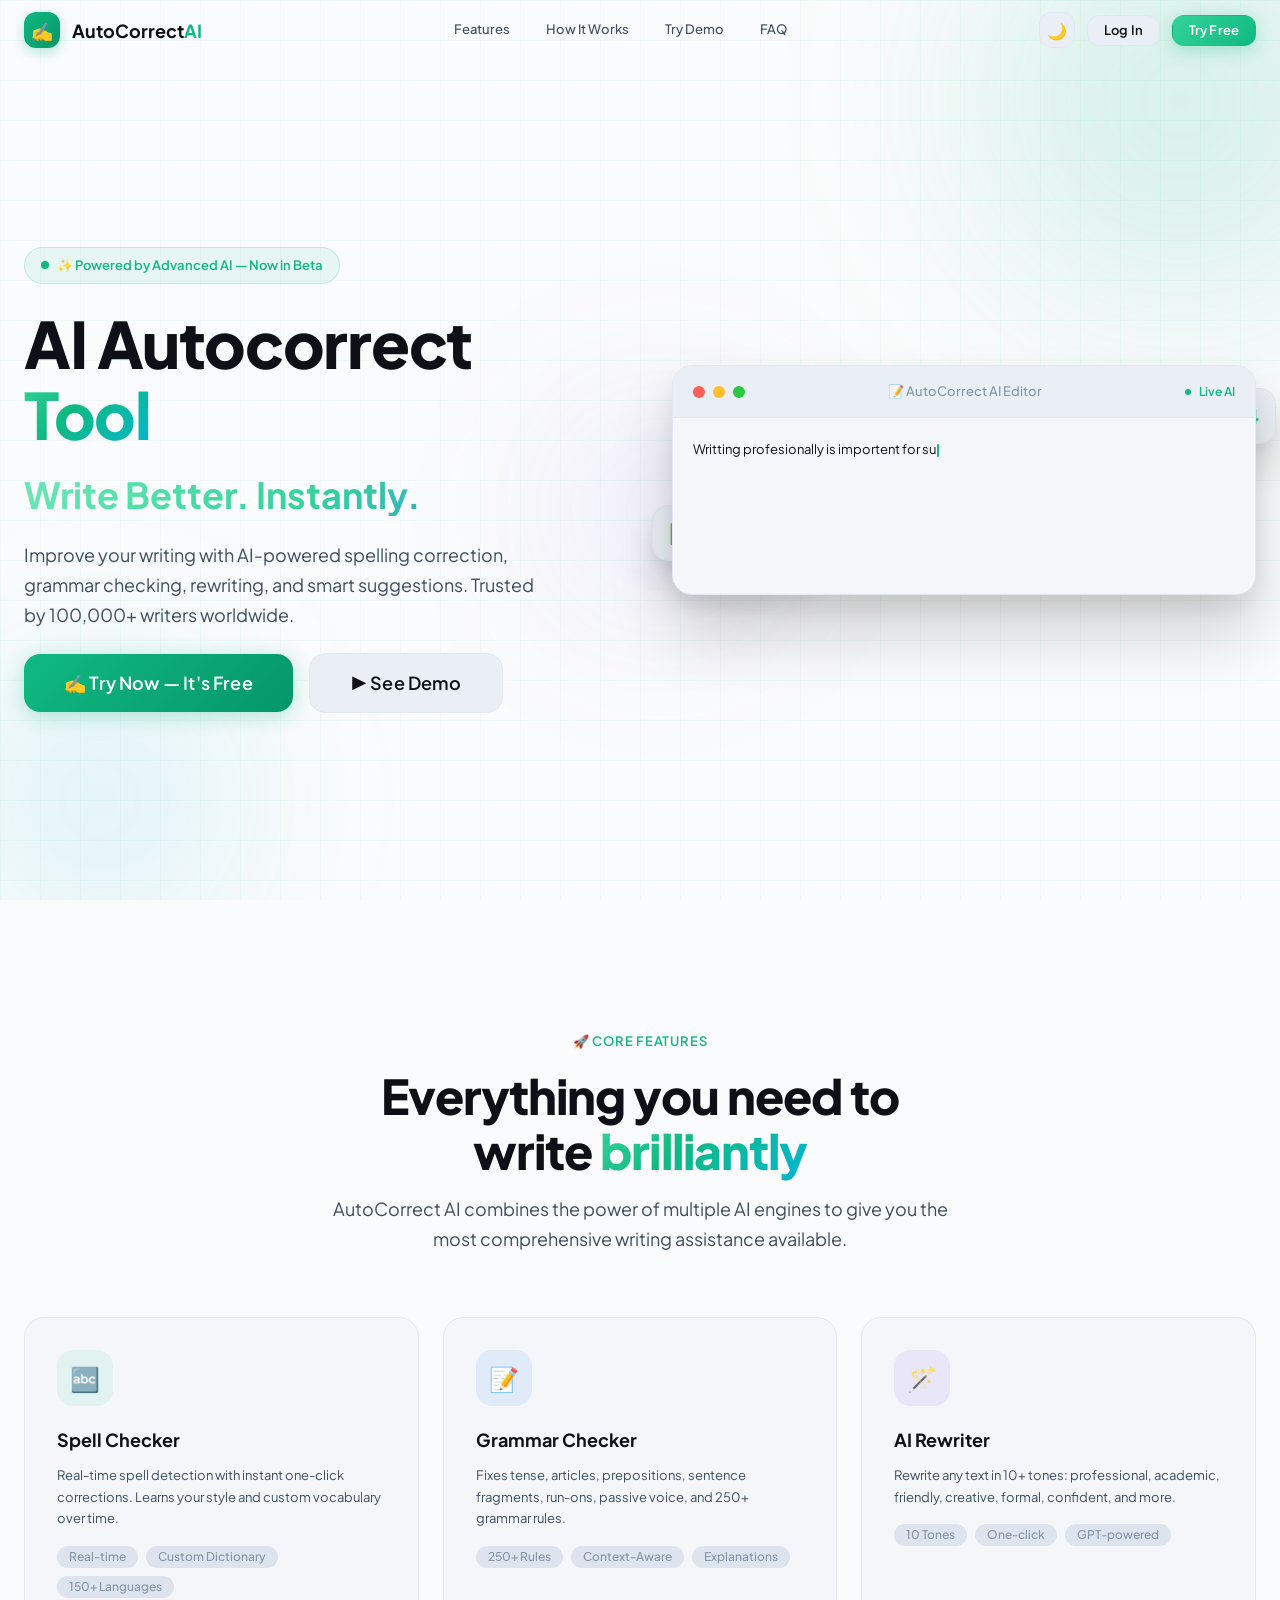
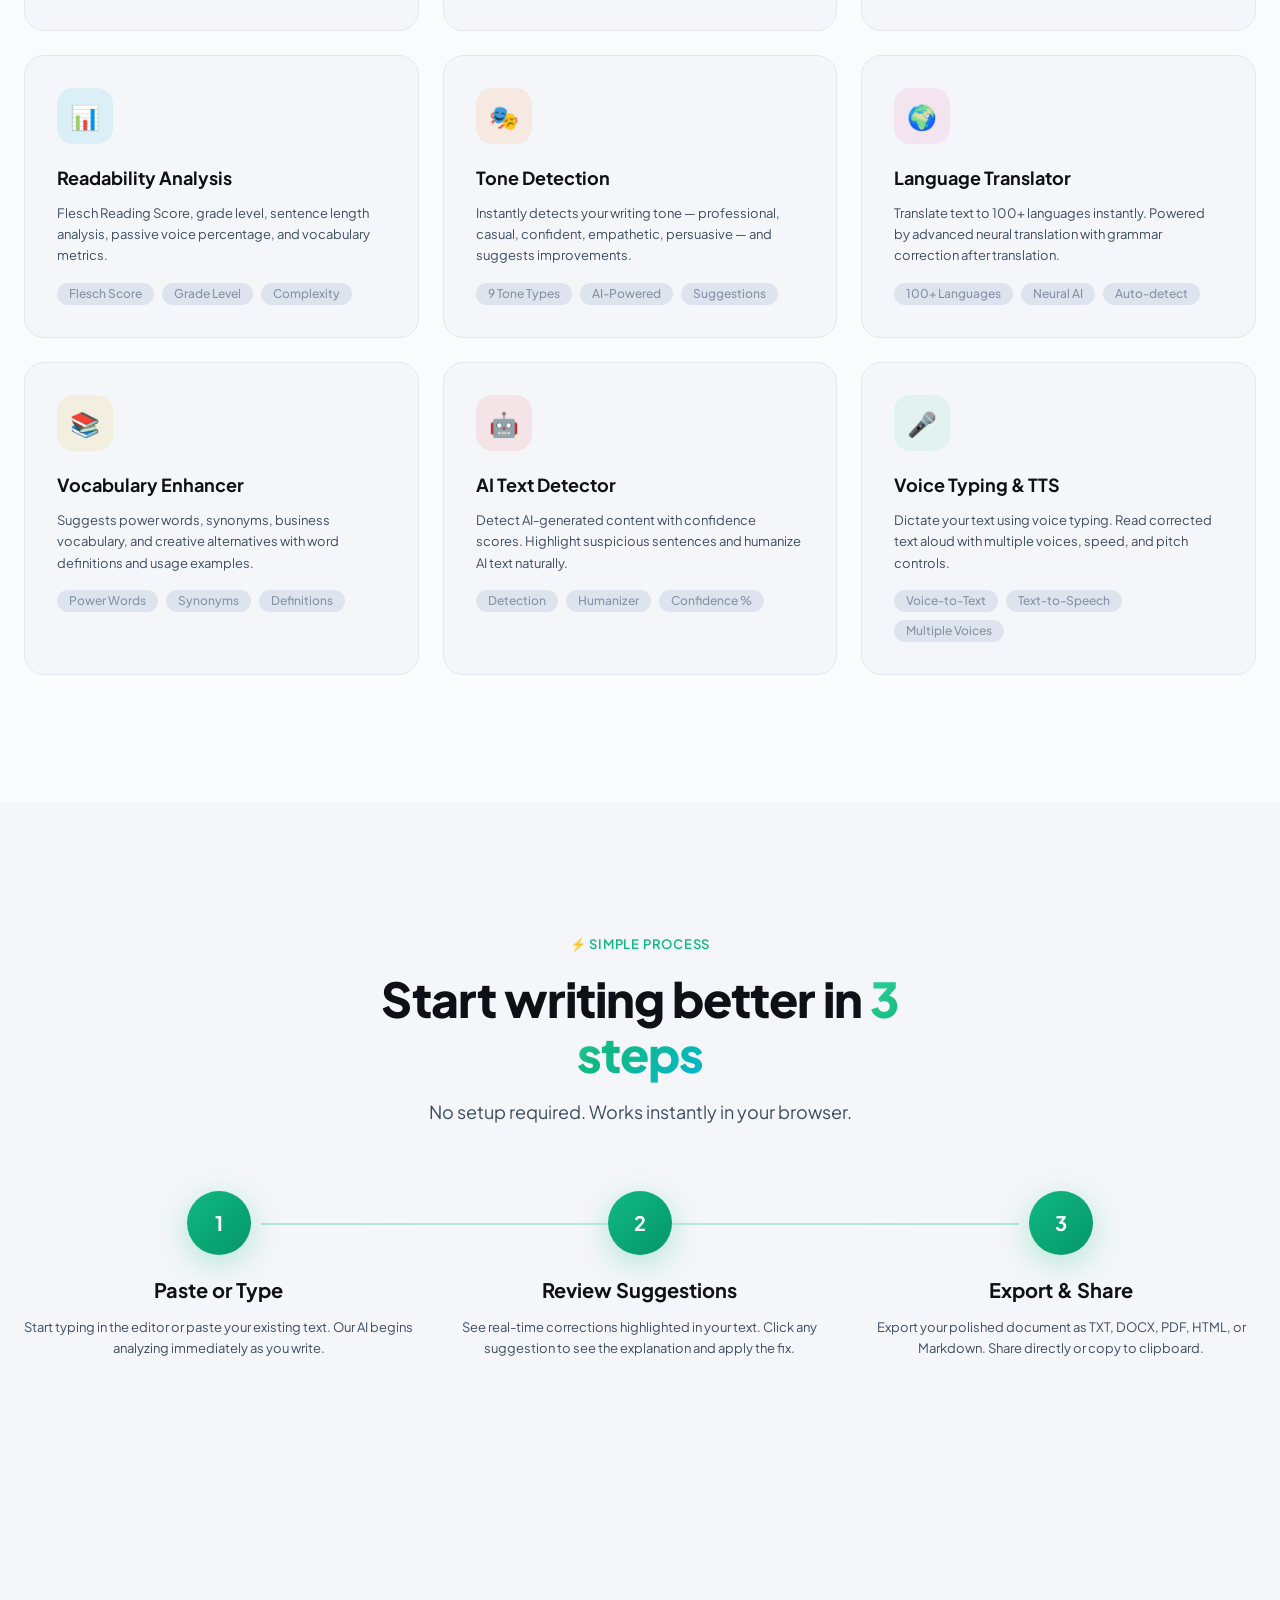
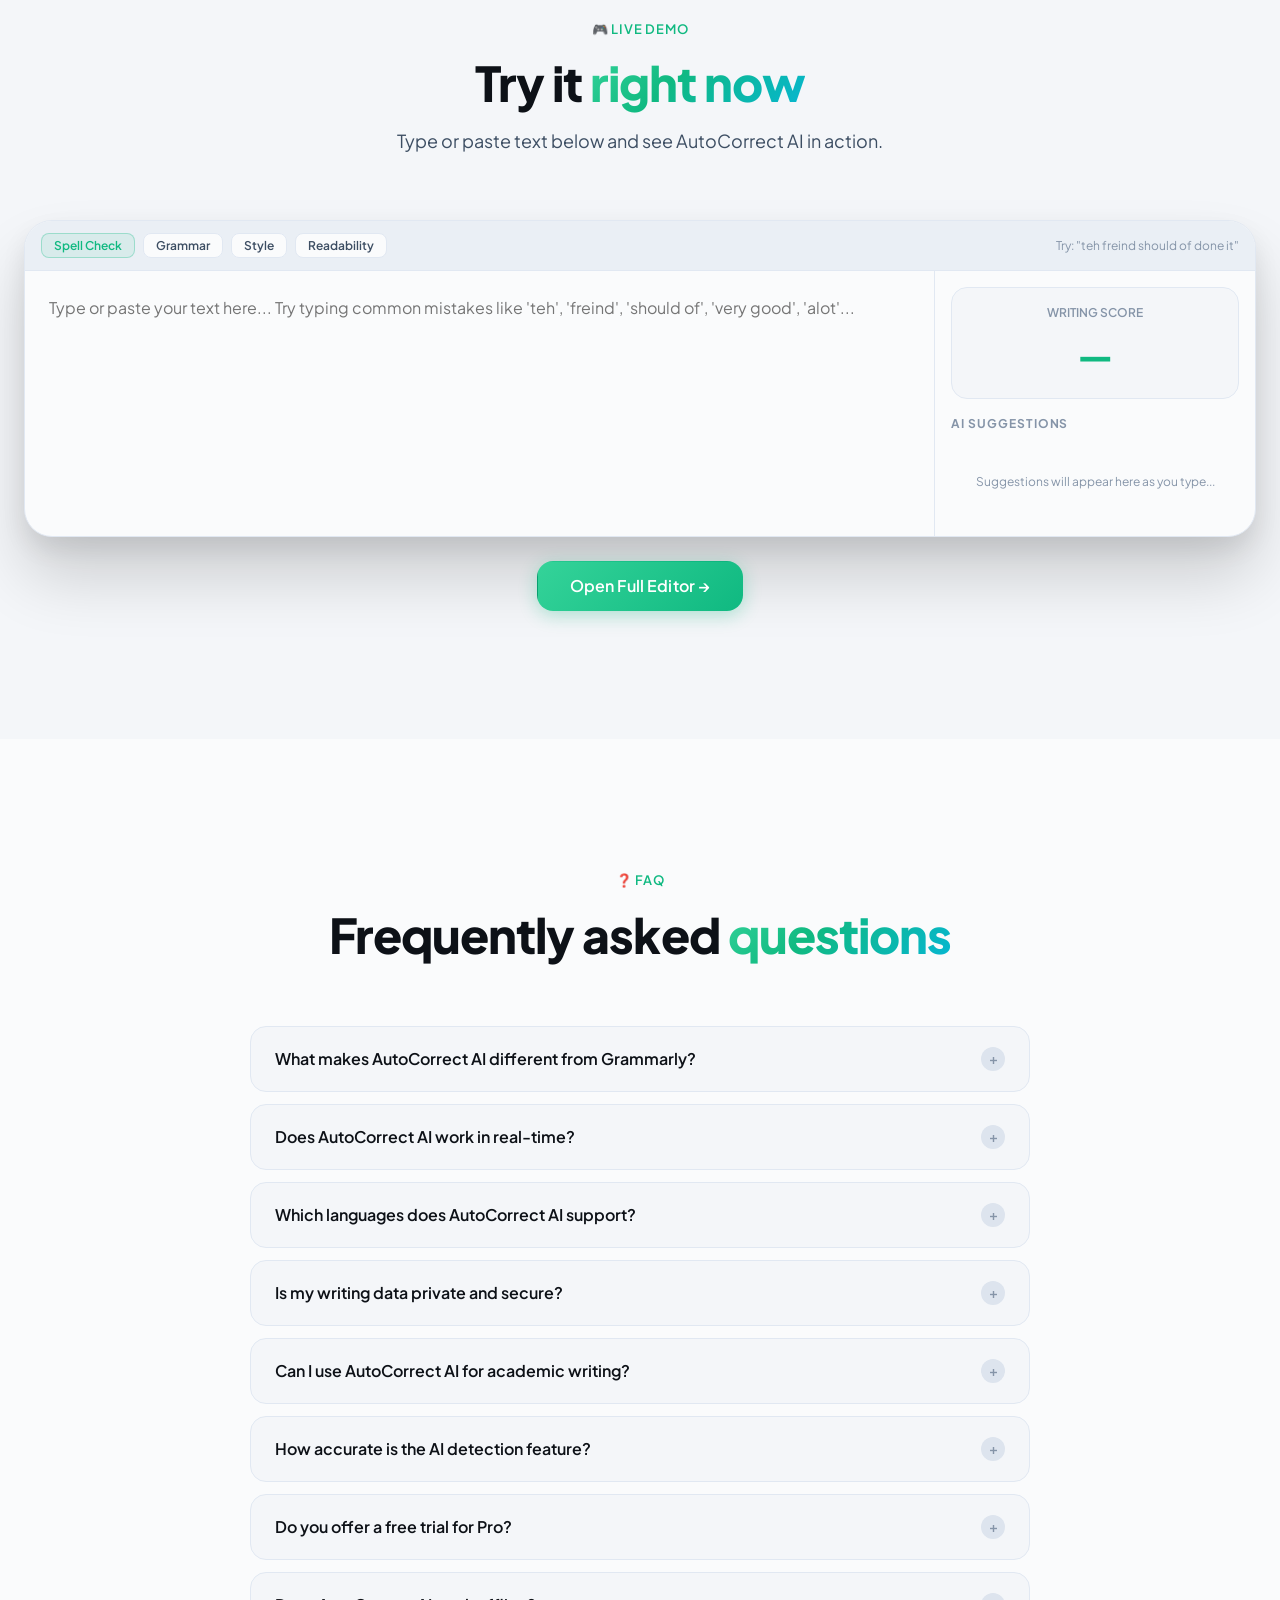
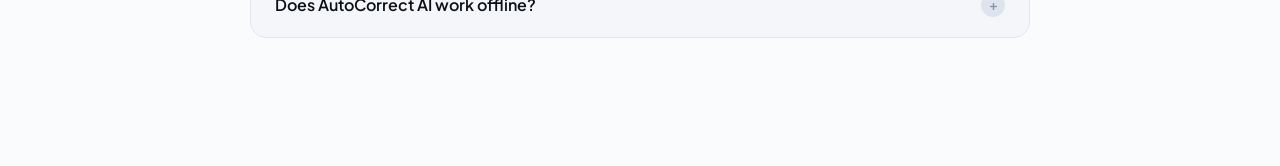
==== commit cbbb7689: "feat: initialize landing page and editor boilerplate with initial CSS components" ====
--- a/autocorrect-ai/index.html
+++ b/autocorrect-ai/index.html
@@ -16,6 +16,33 @@
 </head>
 <body>
 
+  <!-- Preloader -->
+  <div id="preloader">
+    <div class="preloader-content">
+      <div class="preloader-logo-wrapper">
+        <div class="preloader-logo-glow"></div>
+        <div class="preloader-logo-ring"></div>
+        <div class="preloader-logo-icon">✍</div>
+      </div>
+      <div class="preloader-brand">AutoCorrect<span>AI</span></div>
+      <div class="preloader-bar-container">
+        <div class="preloader-bar-fill"></div>
+      </div>
+      <div class="preloader-status">Initializing AI Engines...</div>
+    </div>
+  </div>
+  <script>
+    window.addEventListener('load', function() {
+      const p = document.getElementById('preloader');
+      if (p) {
+        setTimeout(function() {
+          p.classList.add('fade-out');
+          setTimeout(function() { p.remove(); }, 500);
+        }, 400);
+      }
+    });
+  </script>
+
 <!-- ============================================================
      Toast Container
      ============================================================ -->
--- a/autocorrect-ai/css/components.css
+++ b/autocorrect-ai/css/components.css
@@ -788,3 +788,115 @@
   animation: shimmer 1.5s infinite;
   border-radius: var(--radius-md);
 }
+
+/* ============================================
+   Page Preloader Animation
+   ============================================ */
+
+#preloader {
+  position: fixed;
+  inset: 0;
+  z-index: 99999;
+  background: var(--surface-bg, #0B0F19);
+  display: flex;
+  flex-direction: column;
+  align-items: center;
+  justify-content: center;
+  transition: opacity 0.5s cubic-bezier(0.4, 0, 0.2, 1), visibility 0.5s cubic-bezier(0.4, 0, 0.2, 1);
+}
+
+#preloader.fade-out {
+  opacity: 0;
+  visibility: hidden;
+  pointer-events: none;
+}
+
+.preloader-content {
+  display: flex;
+  flex-direction: column;
+  align-items: center;
+  gap: 18px;
+  text-align: center;
+}
+
+.preloader-logo-wrapper {
+  position: relative;
+  width: 72px;
+  height: 72px;
+  display: flex;
+  align-items: center;
+  justify-content: center;
+}
+
+.preloader-logo-glow {
+  position: absolute;
+  inset: -12px;
+  border-radius: 50%;
+  background: radial-gradient(circle, rgba(22, 163, 74, 0.4) 0%, transparent 70%);
+  animation: pulseSlow 2s ease-in-out infinite;
+}
+
+.preloader-logo-ring {
+  position: absolute;
+  inset: 0;
+  border-radius: 22px;
+  border: 2px solid transparent;
+  border-top-color: var(--primary, #16A34A);
+  border-right-color: var(--accent-cyan, #06B6D4);
+  animation: spin 1.2s cubic-bezier(0.68, -0.55, 0.265, 1.55) infinite;
+}
+
+.preloader-logo-icon {
+  width: 52px;
+  height: 52px;
+  background: linear-gradient(135deg, var(--primary, #16A34A), var(--primary-dark, #15803D));
+  border-radius: 16px;
+  display: flex;
+  align-items: center;
+  justify-content: center;
+  font-size: 26px;
+  color: white;
+  box-shadow: 0 8px 24px rgba(22, 163, 74, 0.35);
+  animation: float 2.5s ease-in-out infinite;
+}
+
+.preloader-brand {
+  font-size: 20px;
+  font-weight: 700;
+  color: var(--text-primary, #F8FAFC);
+  letter-spacing: -0.02em;
+}
+
+.preloader-brand span {
+  color: var(--primary, #16A34A);
+}
+
+.preloader-bar-container {
+  width: 180px;
+  height: 4px;
+  background: var(--surface-3, #1E293B);
+  border-radius: 99px;
+  overflow: hidden;
+  position: relative;
+}
+
+.preloader-bar-fill {
+  height: 100%;
+  width: 0%;
+  background: linear-gradient(90deg, var(--primary-light, #4ADE80), var(--primary, #16A34A), var(--accent-cyan, #06B6D4));
+  border-radius: 99px;
+  animation: preloaderProgress 1.2s ease-out forwards;
+}
+
+@keyframes preloaderProgress {
+  0% { width: 0%; }
+  50% { width: 70%; }
+  100% { width: 100%; }
+}
+
+.preloader-status {
+  font-size: 12px;
+  color: var(--text-muted, #64748B);
+  font-weight: 500;
+  letter-spacing: 0.02em;
+}
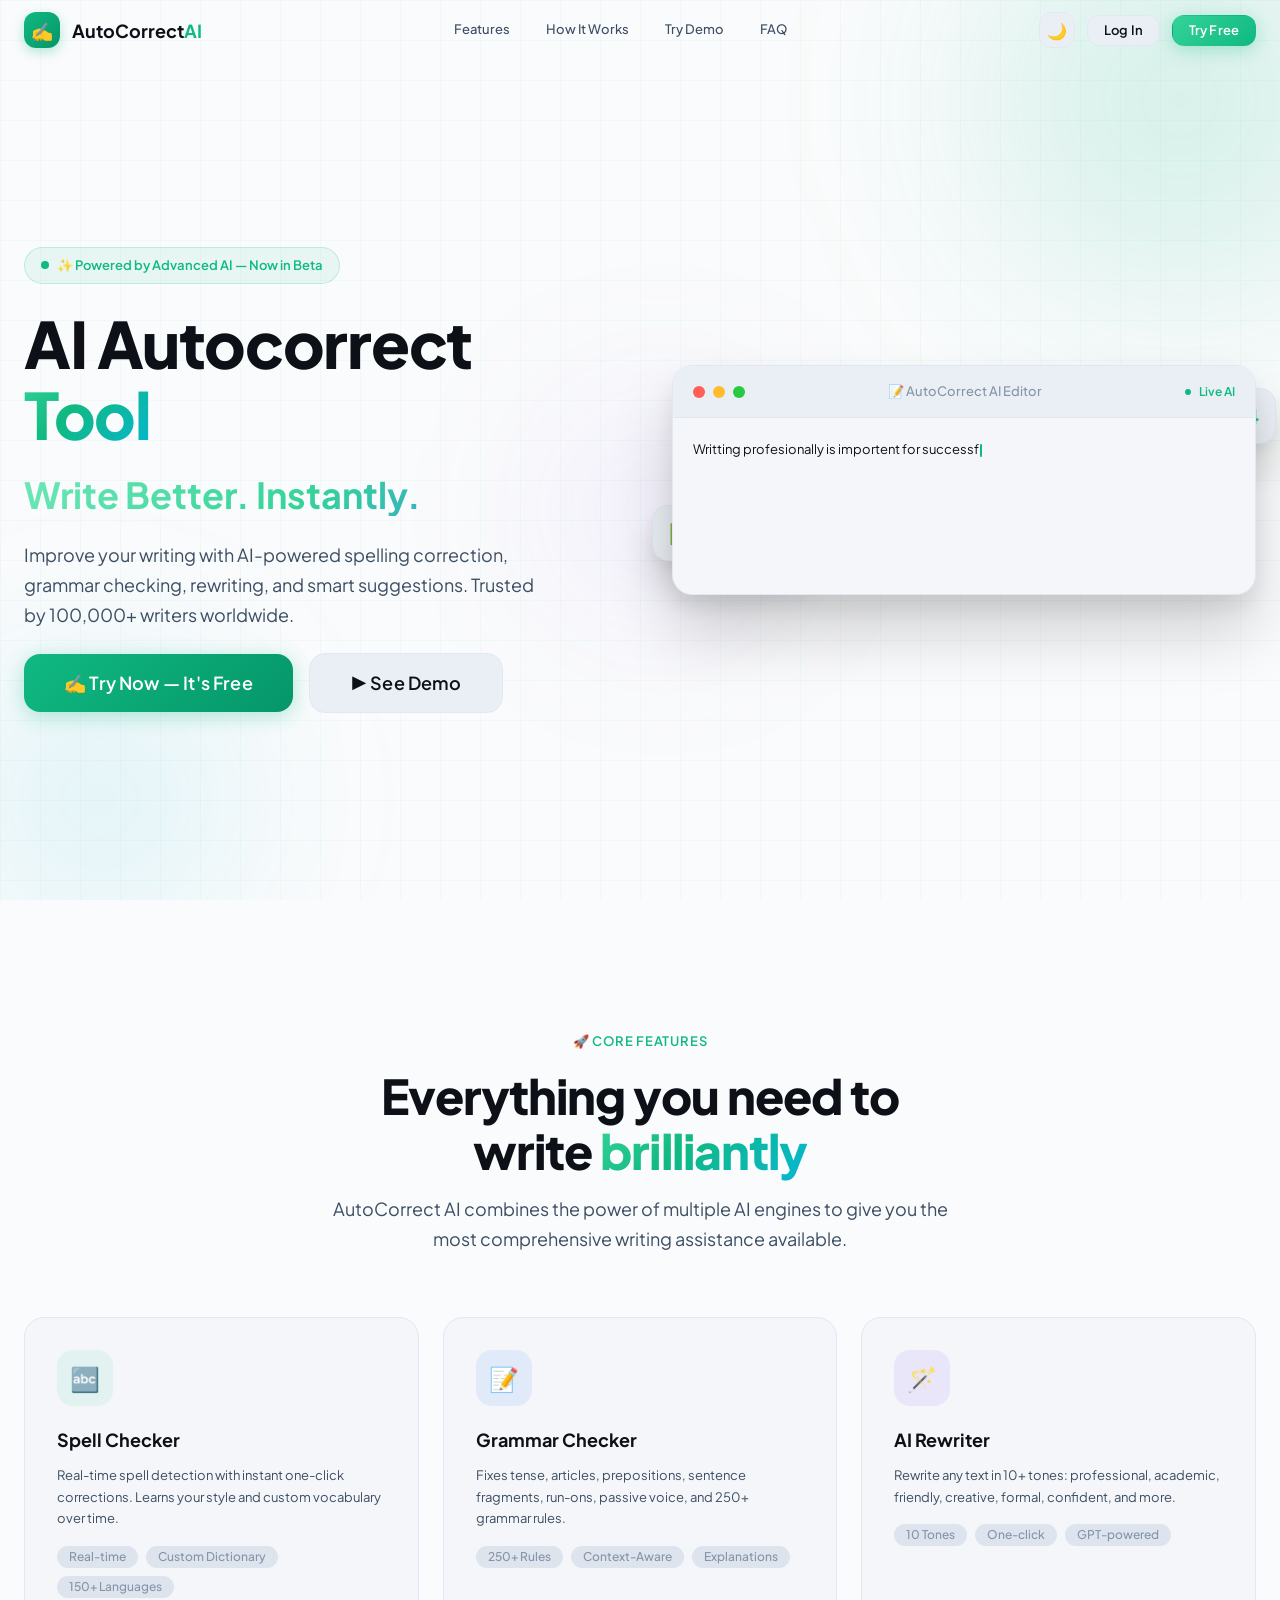
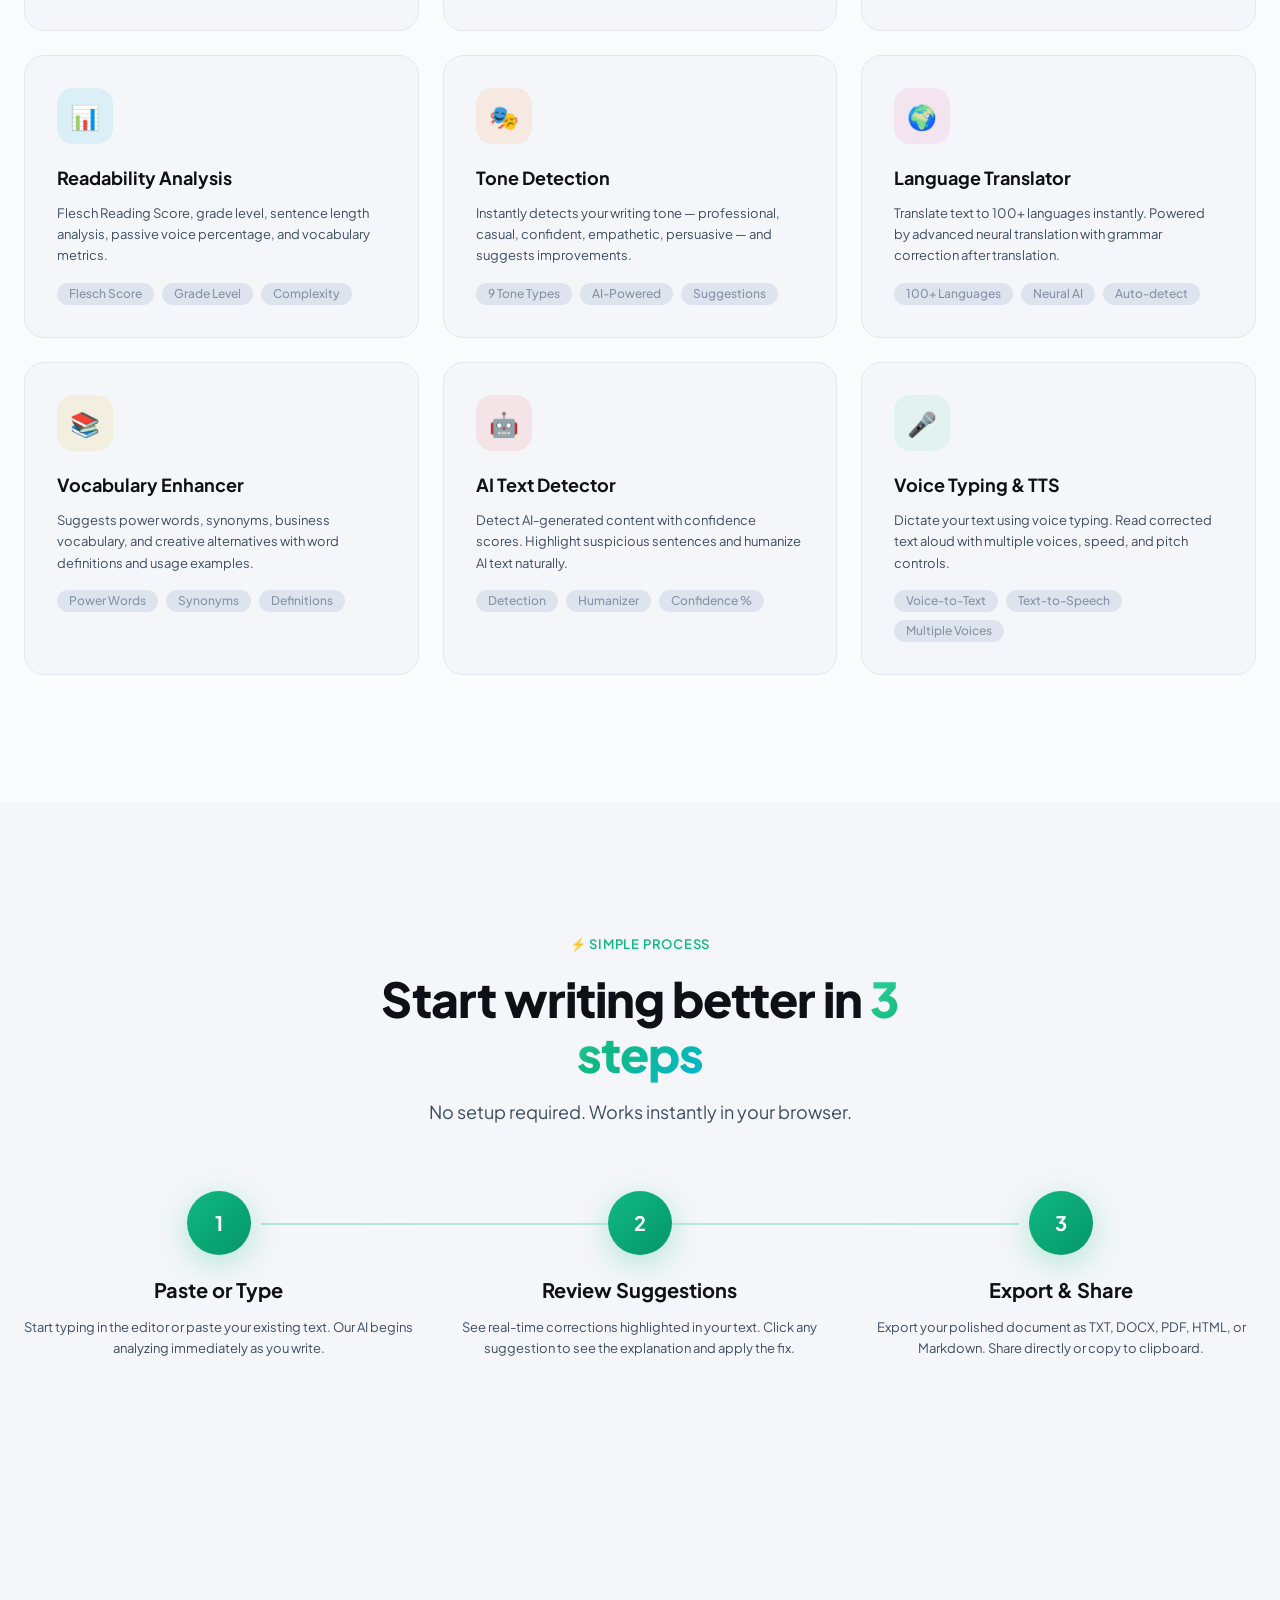
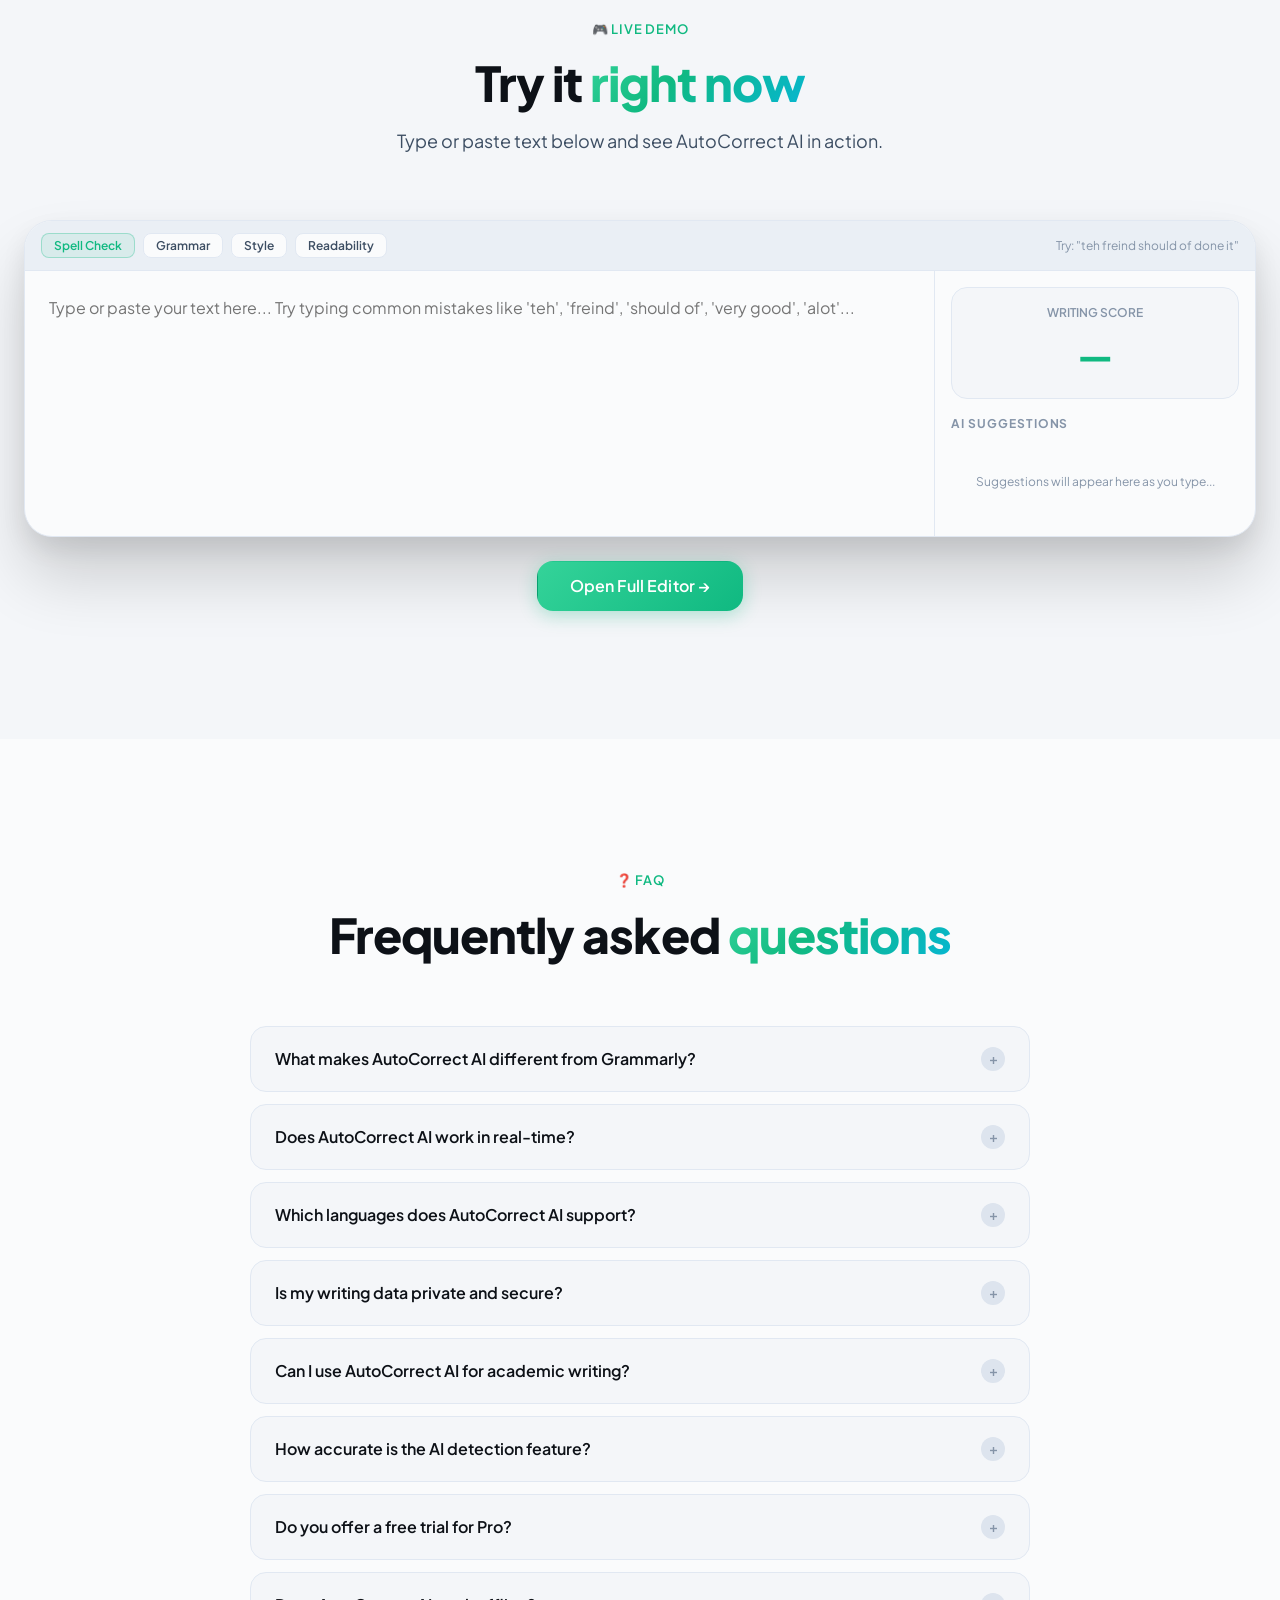
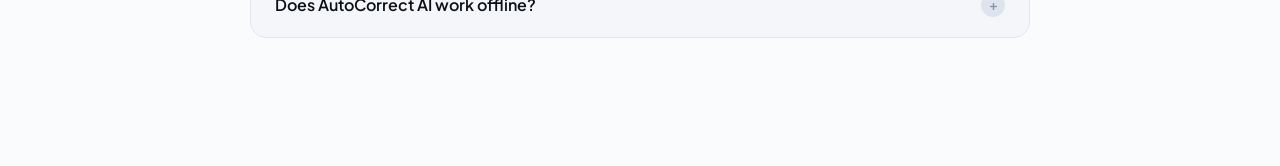
==== commit 50692156: "feat: add editor dashboard and index pages with UI structure for AI-powered document editing" ====
--- a/autocorrect-ai/index.html
+++ b/autocorrect-ai/index.html
@@ -32,15 +32,26 @@
     </div>
   </div>
   <script>
-    window.addEventListener('load', function() {
-      const p = document.getElementById('preloader');
-      if (p) {
-        setTimeout(function() {
+    (function() {
+      let hidden = false;
+      function hidePreloader() {
+        if (hidden) return;
+        hidden = true;
+        const p = document.getElementById('preloader');
+        if (p) {
           p.classList.add('fade-out');
-          setTimeout(function() { p.remove(); }, 500);
-        }, 400);
+          setTimeout(function() { if (p && p.parentNode) p.parentNode.removeChild(p); }, 500);
+        }
       }
-    });
+      if (document.readyState === 'complete') {
+        setTimeout(hidePreloader, 300);
+      } else {
+        window.addEventListener('load', function() { setTimeout(hidePreloader, 300); });
+        document.addEventListener('DOMContentLoaded', function() { setTimeout(hidePreloader, 600); });
+      }
+      // Guaranteed safety fallback: hide preloader within 1 second no matter what
+      setTimeout(hidePreloader, 1000);
+    })();
   </script>
 
 <!-- ============================================================
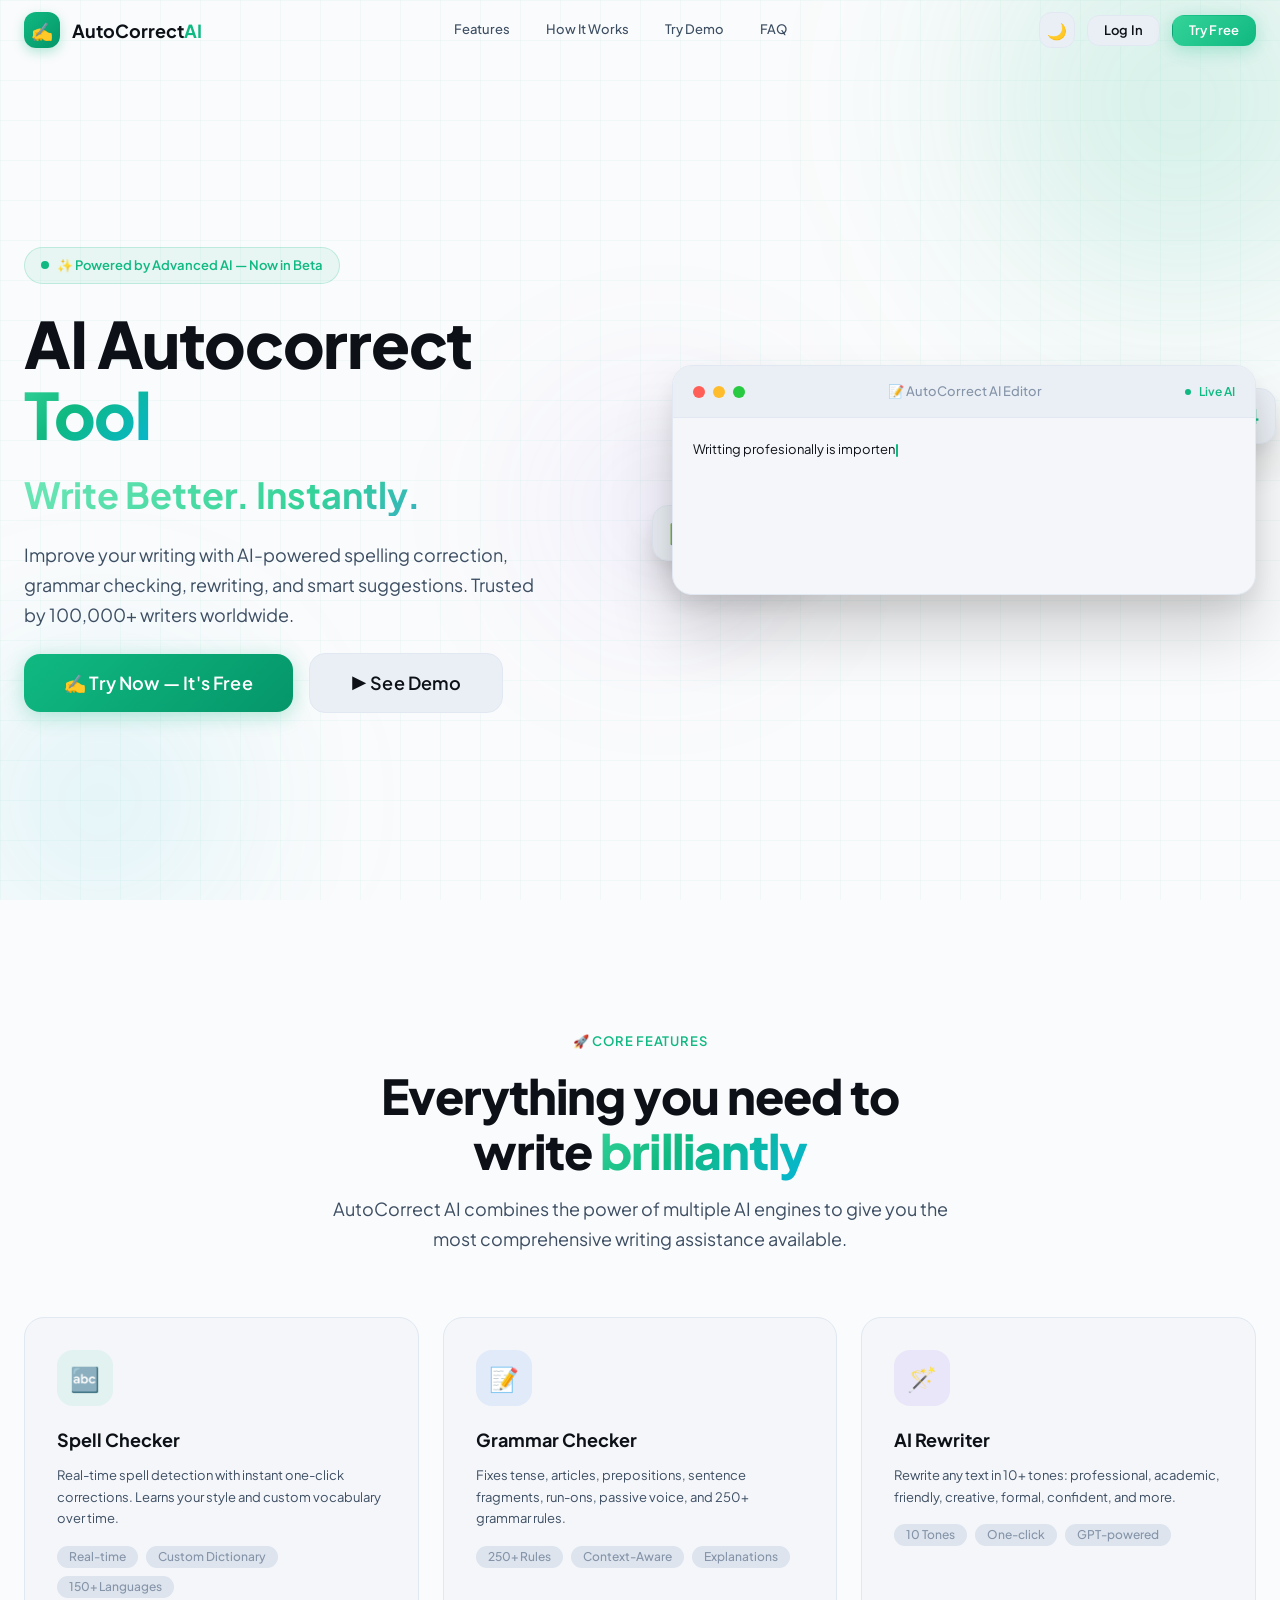
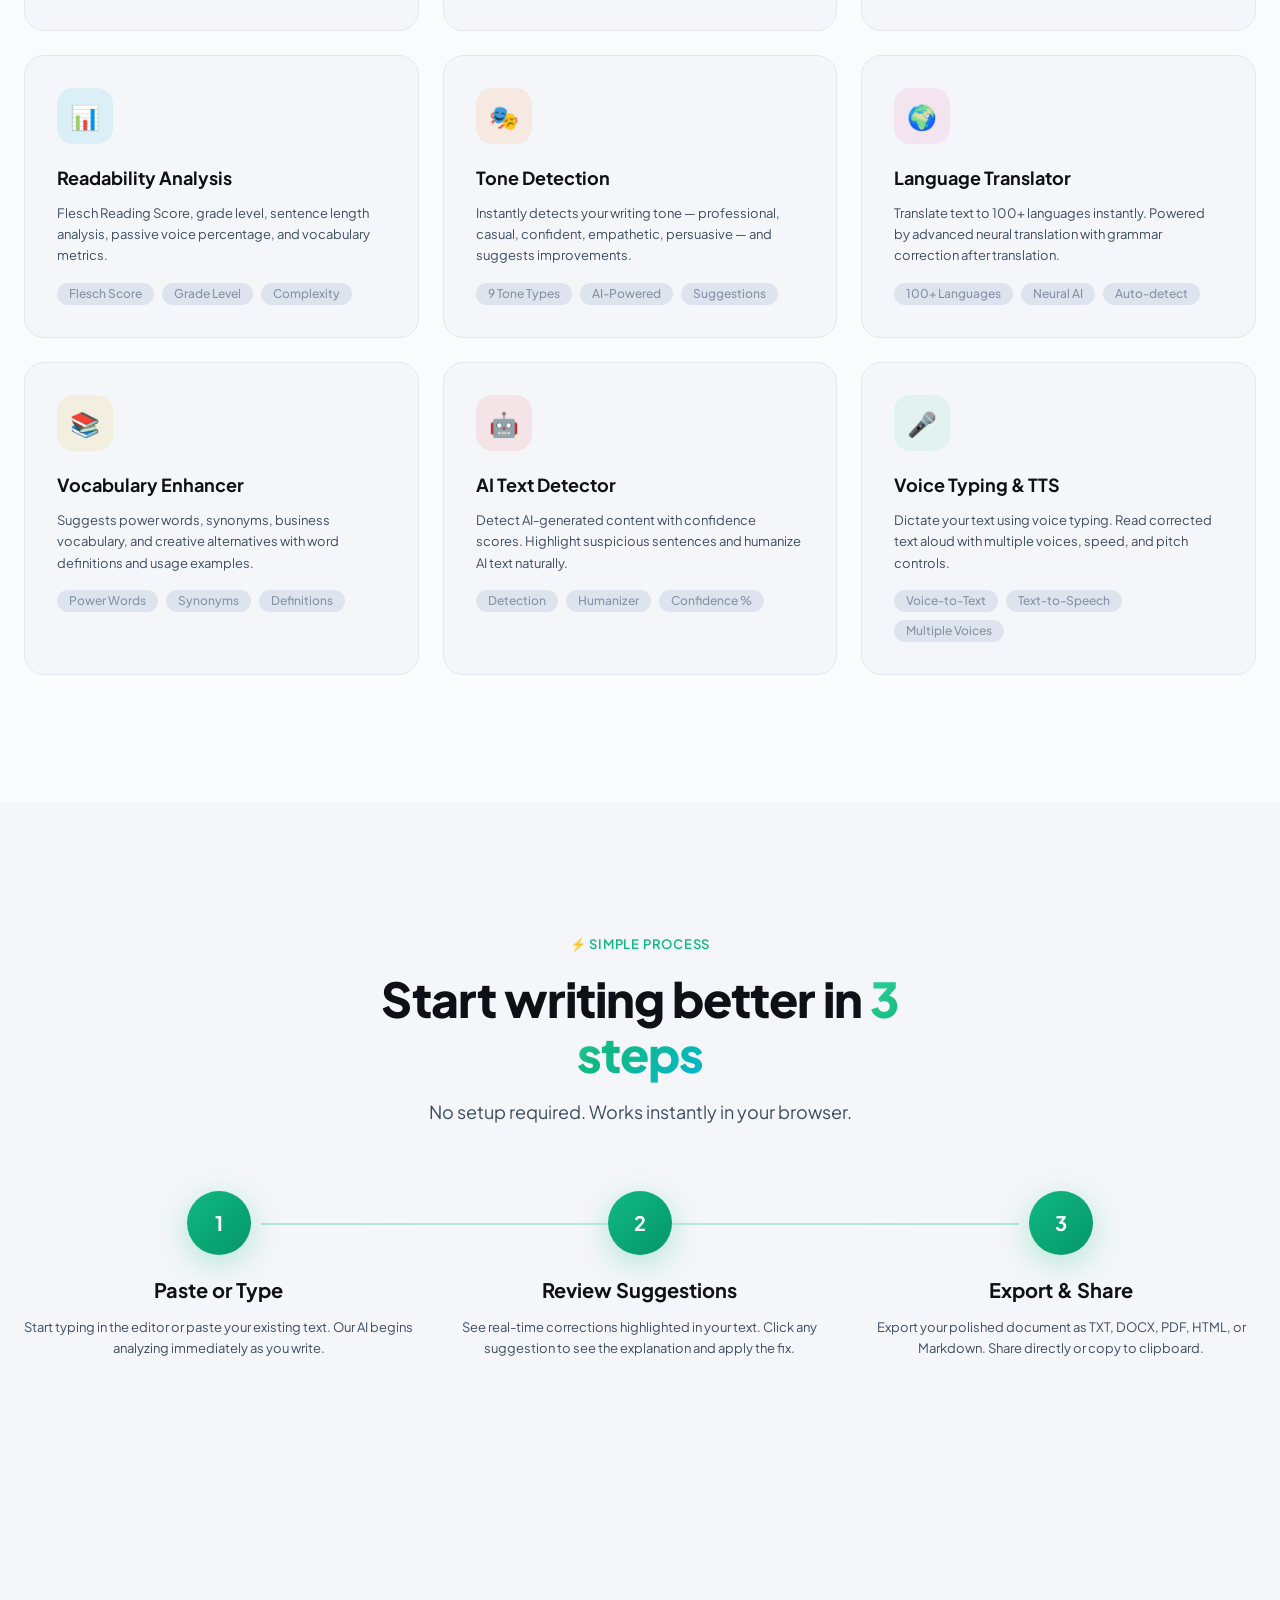
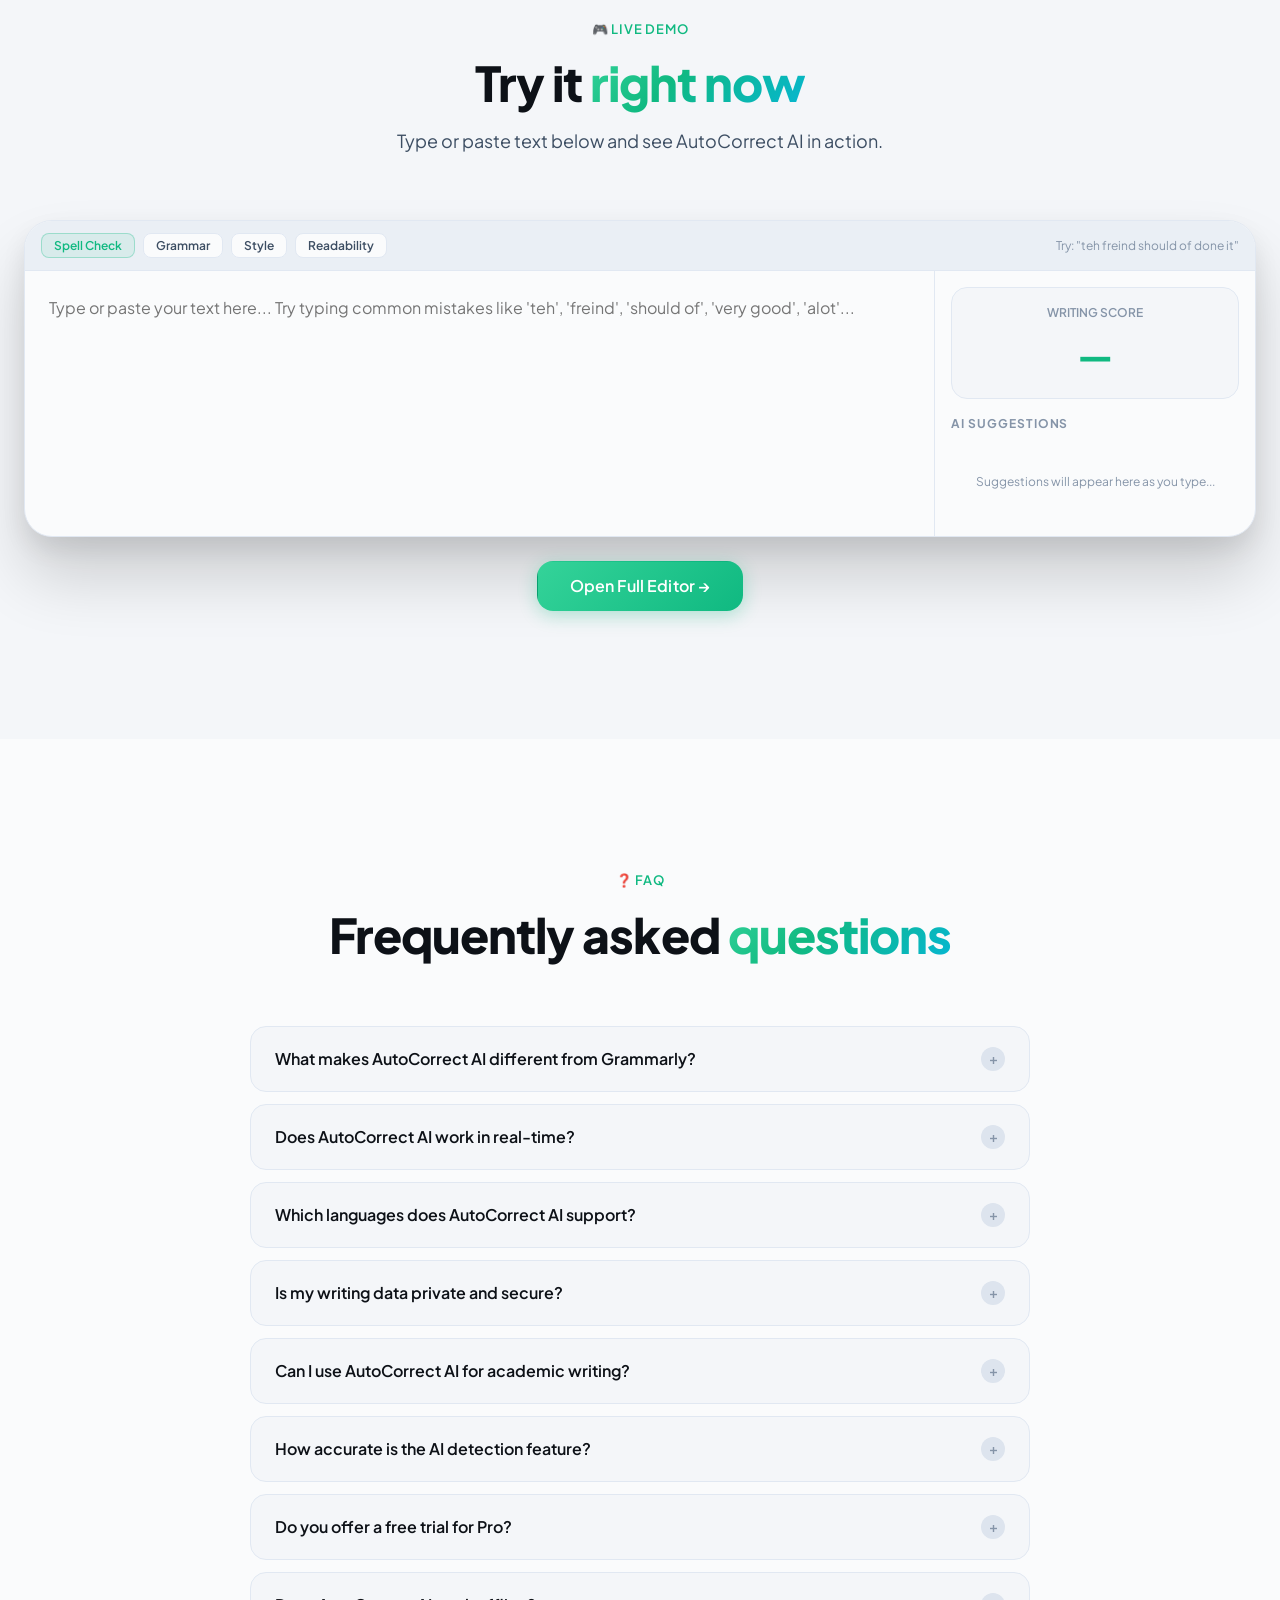
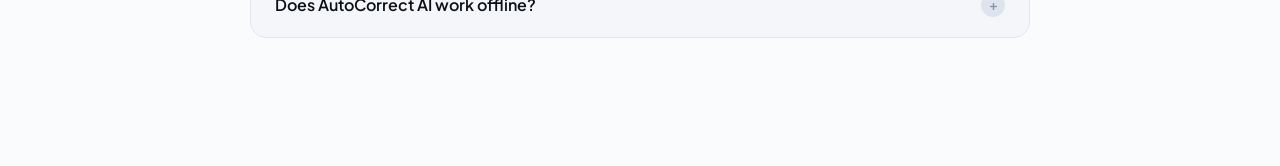
==== commit f3b3f4a5: "feat: add editor dashboard and index pages with UI structure for AI-powered document editing" ====
--- a/autocorrect-ai/index.html
+++ b/autocorrect-ai/index.html
@@ -16,43 +16,7 @@
 </head>
 <body>
 
-  <!-- Preloader -->
-  <div id="preloader">
-    <div class="preloader-content">
-      <div class="preloader-logo-wrapper">
-        <div class="preloader-logo-glow"></div>
-        <div class="preloader-logo-ring"></div>
-        <div class="preloader-logo-icon">✍</div>
-      </div>
-      <div class="preloader-brand">AutoCorrect<span>AI</span></div>
-      <div class="preloader-bar-container">
-        <div class="preloader-bar-fill"></div>
-      </div>
-      <div class="preloader-status">Initializing AI Engines...</div>
-    </div>
-  </div>
-  <script>
-    (function() {
-      let hidden = false;
-      function hidePreloader() {
-        if (hidden) return;
-        hidden = true;
-        const p = document.getElementById('preloader');
-        if (p) {
-          p.classList.add('fade-out');
-          setTimeout(function() { if (p && p.parentNode) p.parentNode.removeChild(p); }, 500);
-        }
-      }
-      if (document.readyState === 'complete') {
-        setTimeout(hidePreloader, 300);
-      } else {
-        window.addEventListener('load', function() { setTimeout(hidePreloader, 300); });
-        document.addEventListener('DOMContentLoaded', function() { setTimeout(hidePreloader, 600); });
-      }
-      // Guaranteed safety fallback: hide preloader within 1 second no matter what
-      setTimeout(hidePreloader, 1000);
-    })();
-  </script>
+
 
 <!-- ============================================================
      Toast Container
--- a/autocorrect-ai/css/components.css
+++ b/autocorrect-ai/css/components.css
@@ -789,114 +789,4 @@
   border-radius: var(--radius-md);
 }
 
-/* ============================================
-   Page Preloader Animation
-   ============================================ */
-
-#preloader {
-  position: fixed;
-  inset: 0;
-  z-index: 99999;
-  background: var(--surface-bg, #0B0F19);
-  display: flex;
-  flex-direction: column;
-  align-items: center;
-  justify-content: center;
-  transition: opacity 0.5s cubic-bezier(0.4, 0, 0.2, 1), visibility 0.5s cubic-bezier(0.4, 0, 0.2, 1);
-}
-
-#preloader.fade-out {
-  opacity: 0;
-  visibility: hidden;
-  pointer-events: none;
-}
-
-.preloader-content {
-  display: flex;
-  flex-direction: column;
-  align-items: center;
-  gap: 18px;
-  text-align: center;
-}
-
-.preloader-logo-wrapper {
-  position: relative;
-  width: 72px;
-  height: 72px;
-  display: flex;
-  align-items: center;
-  justify-content: center;
-}
-
-.preloader-logo-glow {
-  position: absolute;
-  inset: -12px;
-  border-radius: 50%;
-  background: radial-gradient(circle, rgba(22, 163, 74, 0.4) 0%, transparent 70%);
-  animation: pulseSlow 2s ease-in-out infinite;
-}
-
-.preloader-logo-ring {
-  position: absolute;
-  inset: 0;
-  border-radius: 22px;
-  border: 2px solid transparent;
-  border-top-color: var(--primary, #16A34A);
-  border-right-color: var(--accent-cyan, #06B6D4);
-  animation: spin 1.2s cubic-bezier(0.68, -0.55, 0.265, 1.55) infinite;
-}
-
-.preloader-logo-icon {
-  width: 52px;
-  height: 52px;
-  background: linear-gradient(135deg, var(--primary, #16A34A), var(--primary-dark, #15803D));
-  border-radius: 16px;
-  display: flex;
-  align-items: center;
-  justify-content: center;
-  font-size: 26px;
-  color: white;
-  box-shadow: 0 8px 24px rgba(22, 163, 74, 0.35);
-  animation: float 2.5s ease-in-out infinite;
-}
-
-.preloader-brand {
-  font-size: 20px;
-  font-weight: 700;
-  color: var(--text-primary, #F8FAFC);
-  letter-spacing: -0.02em;
-}
-
-.preloader-brand span {
-  color: var(--primary, #16A34A);
-}
-
-.preloader-bar-container {
-  width: 180px;
-  height: 4px;
-  background: var(--surface-3, #1E293B);
-  border-radius: 99px;
-  overflow: hidden;
-  position: relative;
-}
-
-.preloader-bar-fill {
-  height: 100%;
-  width: 0%;
-  background: linear-gradient(90deg, var(--primary-light, #4ADE80), var(--primary, #16A34A), var(--accent-cyan, #06B6D4));
-  border-radius: 99px;
-  animation: preloaderProgress 1.2s ease-out forwards;
-}
-
-@keyframes preloaderProgress {
-  0% { width: 0%; }
-  50% { width: 70%; }
-  100% { width: 100%; }
-}
-
-.preloader-status {
-  font-size: 12px;
-  color: var(--text-muted, #64748B);
-  font-weight: 500;
-  letter-spacing: 0.02em;
-}
+
